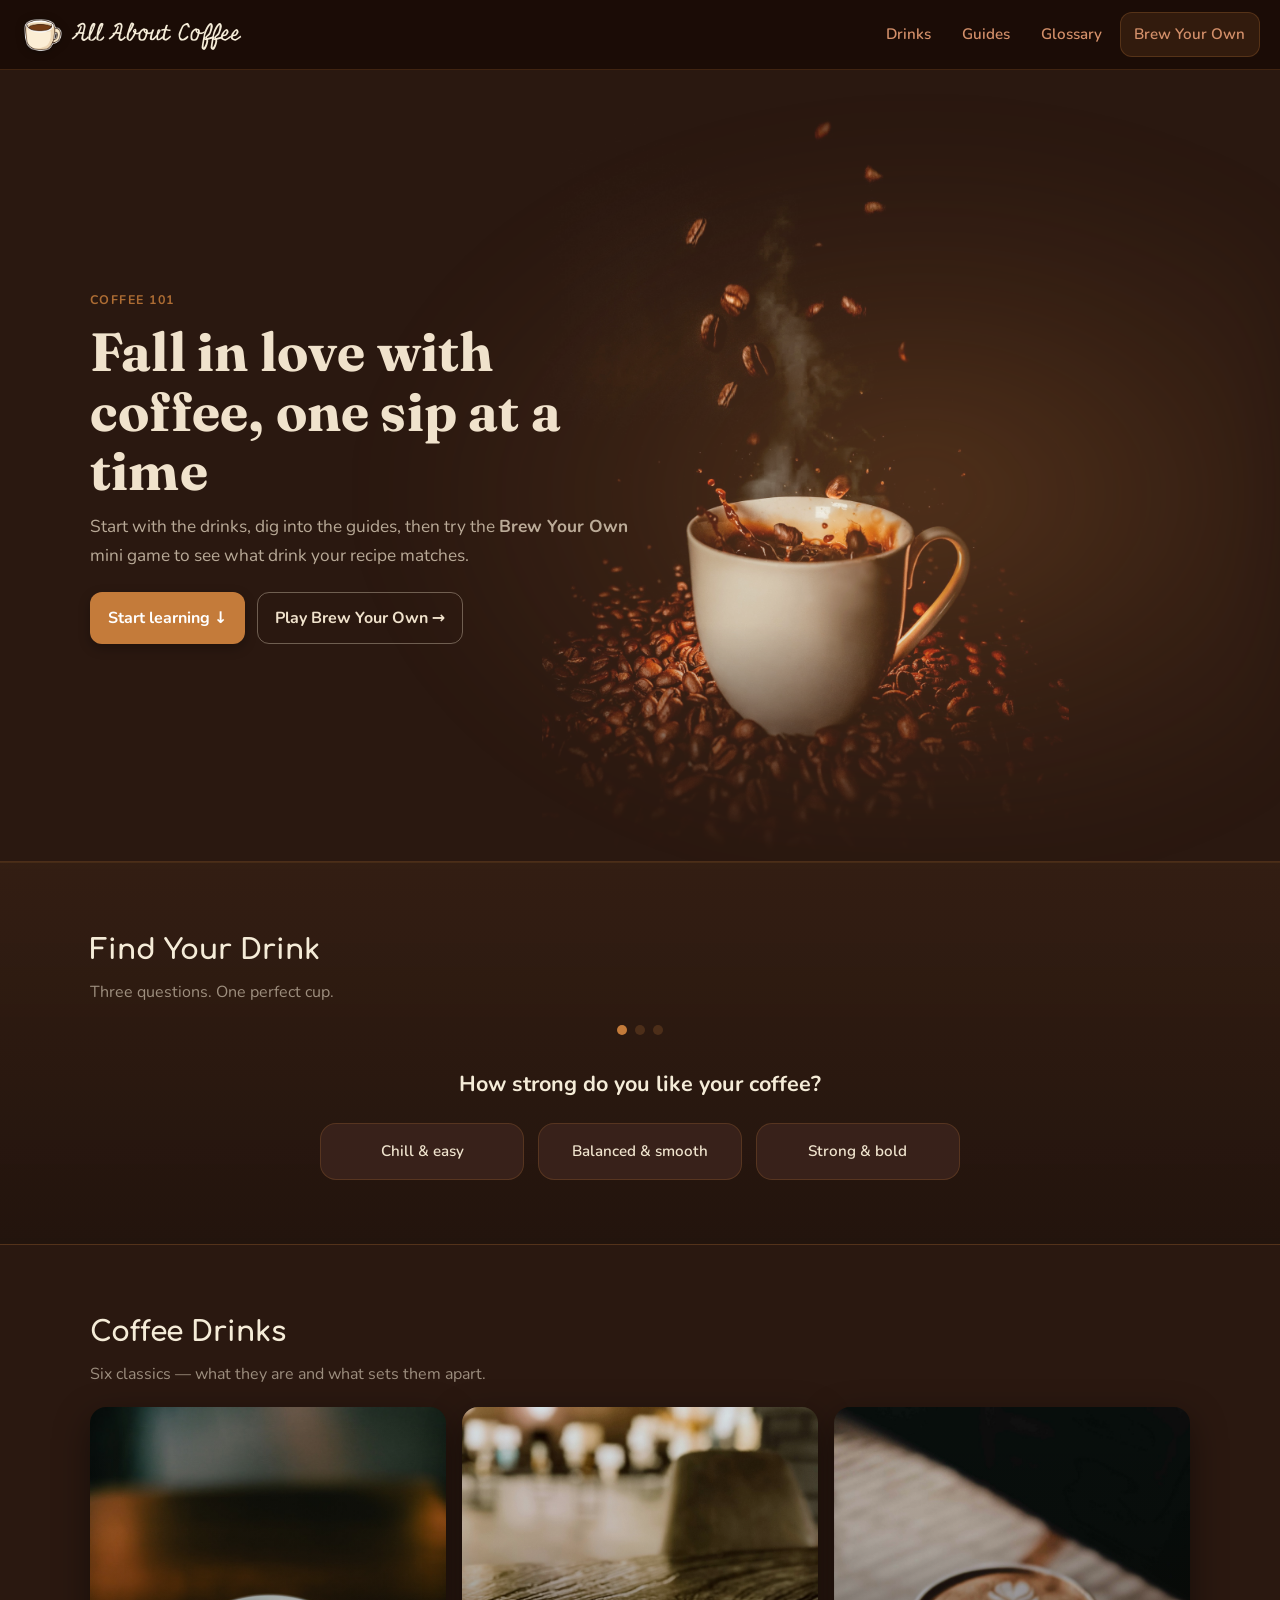
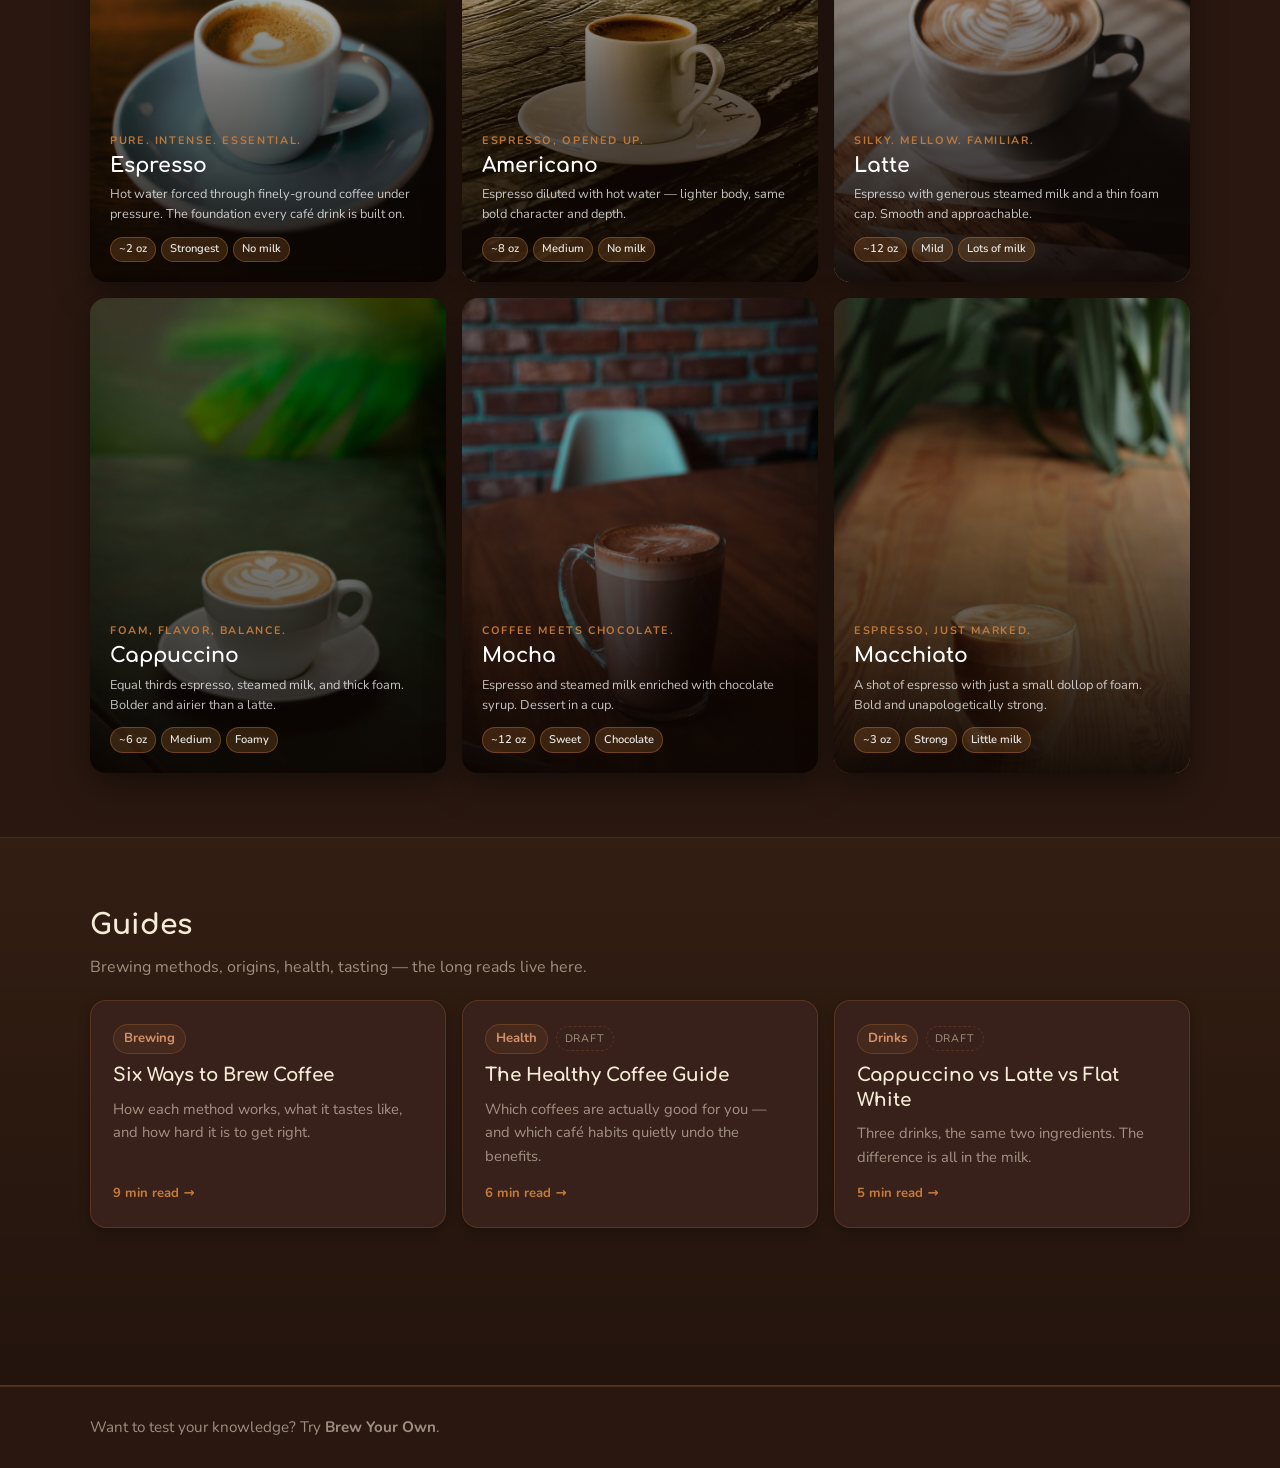
==== index.html @ 0a16afb3 "Restructure: move long-form sections into Guides, cut nav to 4 links The homepage carried 7 sections" ====
<!DOCTYPE html>
<html lang="en">
<head>
  <meta charset="UTF-8" />
  <meta name="viewport" content="width=device-width, initial-scale=1.0" />
  <link rel="stylesheet" href="styles.css" />
  <script src="articles.js" defer></script>
  <script src="main.js" defer></script>
  <script src="home-guides.js" defer></script>
  <script src="quiz.js" defer></script>
  <title>All About Coffee</title>
</head>
<body>
<header class="top-nav">
  <a class="brand" href="index.html#top">
    <img src="assets/coffee-cup-illustration.png" alt="" class="brand__icon" />
    All About Coffee
  </a>
    <nav class="nav-links">
      <a href="index.html#drinks">Drinks</a>
      <a href="guides.html">Guides</a>
      <a href="glossary.html">Glossary</a>
      <a class="game-link" href="brew.html">Brew Your Own</a>
    </nav>
</header>

  <section id="top" class="hero">
    <figure class="hero-figure" aria-hidden="true">
      <img src="assets/hero/coffee-black-bg.jpg" alt=""
           width="1333" height="2000" fetchpriority="high" />
    </figure>

    <div class="container hero-inner">
      <div class="hero-copy reveal">
        <p class="eyebrow">Coffee 101</p>
        <h1>Fall in love with coffee, one sip at a time</h1>
        <p class="lead">
          Start with the drinks, dig into the guides, then try the <strong>Brew Your Own</strong>
          mini game to see what drink your recipe matches.
        </p>

        <div class="cta-row">
          <a class="button" href="#quiz">Start learning ↓</a>
          <a class="button secondary" href="brew.html">Play Brew Your Own →</a>
        </div>
      </div>
    </div>
  </section>

  <!-- QUIZ -->
  <section id="quiz" class="section section--alt">
    <div class="container">
      <div class="section-head reveal">
        <h2>Find Your Drink</h2>
        <p>Three questions. One perfect cup.</p>
      </div>
      <div class="quiz-wrap">
        <div class="quiz-progress">
          <span class="quiz-progress__dot active"></span>
          <span class="quiz-progress__dot"></span>
          <span class="quiz-progress__dot"></span>
        </div>

        <!-- Step 1 -->
        <div class="quiz-step active" data-step="1">
          <h3>How strong do you like your coffee?</h3>
          <div class="quiz-options">
            <button class="quiz-option" data-key="q1" data-val="light">Chill &amp; easy</button>
            <button class="quiz-option" data-key="q1" data-val="medium">Balanced &amp; smooth</button>
            <button class="quiz-option" data-key="q1" data-val="strong">Strong &amp; bold</button>
          </div>
        </div>

        <!-- Step 2 -->
        <div class="quiz-step" data-step="2">
          <h3>How do you feel about milk?</h3>
          <div class="quiz-options">
            <button class="quiz-option" data-key="q2" data-val="none">No milk, thanks</button>
            <button class="quiz-option" data-key="q2" data-val="little">Just a splash</button>
            <button class="quiz-option" data-key="q2" data-val="lots">The milkier the better</button>
          </div>
        </div>

        <!-- Step 3 -->
        <div class="quiz-step" data-step="3">
          <h3>Anything extra?</h3>
          <div class="quiz-options">
            <button class="quiz-option" data-key="q3" data-val="plain">Keep it simple</button>
            <button class="quiz-option" data-key="q3" data-val="choc">Add chocolate</button>
            <button class="quiz-option" data-key="q3" data-val="cream">Make it creamy</button>
          </div>
        </div>

        <!-- Result -->
        <div class="quiz-result">
          <div class="quiz-result__card">
            <span class="chip" id="quizChip"></span>
            <h3 id="quizName"></h3>
            <p id="quizDesc"></p>
            <div class="quiz-result__actions">
              <a class="button" href="brew.html" id="quizCta">Try making it →</a>
              <button class="button secondary" id="quizRestart">Start over</button>
            </div>
          </div>
        </div>
      </div>
    </div>
  </section>

  <main data-page="home">
    <!-- BEANS -->

    <!-- DRINKS -->
    <section id="drinks" class="section">
      <div class="container">
        <div class="section-head reveal">
          <h2>Coffee Drinks</h2>
          <p>Six classics — what they are and what sets them apart.</p>
        </div>

        <div class="drink-grid">
          <article class="drink-card reveal">
            <img src="assets/drinks/espresso.jpg" alt="Espresso" loading="lazy" />
            <div class="drink-card__overlay"></div>
            <div class="drink-card__body">
              <p class="drink-card__tagline">Pure. Intense. Essential.</p>
              <h3 class="drink-card__name">Espresso</h3>
              <p class="drink-card__desc">Hot water forced through finely-ground coffee under pressure. The foundation every café drink is built on.</p>
              <div class="drink-card__tags">
                <span>~2 oz</span><span>Strongest</span><span>No milk</span>
              </div>
            </div>
          </article>

          <article class="drink-card reveal">
            <img src="assets/drinks/americano.jpg" alt="Americano" loading="lazy" />
            <div class="drink-card__overlay"></div>
            <div class="drink-card__body">
              <p class="drink-card__tagline">Espresso, opened up.</p>
              <h3 class="drink-card__name">Americano</h3>
              <p class="drink-card__desc">Espresso diluted with hot water — lighter body, same bold character and depth.</p>
              <div class="drink-card__tags">
                <span>~8 oz</span><span>Medium</span><span>No milk</span>
              </div>
            </div>
          </article>

          <article class="drink-card reveal">
            <img src="assets/drinks/latte.jpg" alt="Latte" loading="lazy" />
            <div class="drink-card__overlay"></div>
            <div class="drink-card__body">
              <p class="drink-card__tagline">Silky. Mellow. Familiar.</p>
              <h3 class="drink-card__name">Latte</h3>
              <p class="drink-card__desc">Espresso with generous steamed milk and a thin foam cap. Smooth and approachable.</p>
              <div class="drink-card__tags">
                <span>~12 oz</span><span>Mild</span><span>Lots of milk</span>
              </div>
            </div>
          </article>

          <article class="drink-card reveal">
            <img src="assets/drinks/cappuccino.jpg" alt="Cappuccino" loading="lazy" />
            <div class="drink-card__overlay"></div>
            <div class="drink-card__body">
              <p class="drink-card__tagline">Foam, flavor, balance.</p>
              <h3 class="drink-card__name">Cappuccino</h3>
              <p class="drink-card__desc">Equal thirds espresso, steamed milk, and thick foam. Bolder and airier than a latte.</p>
              <div class="drink-card__tags">
                <span>~6 oz</span><span>Medium</span><span>Foamy</span>
              </div>
            </div>
          </article>

          <article class="drink-card reveal">
            <img src="assets/drinks/mocha.jpg" alt="Mocha" loading="lazy" />
            <div class="drink-card__overlay"></div>
            <div class="drink-card__body">
              <p class="drink-card__tagline">Coffee meets chocolate.</p>
              <h3 class="drink-card__name">Mocha</h3>
              <p class="drink-card__desc">Espresso and steamed milk enriched with chocolate syrup. Dessert in a cup.</p>
              <div class="drink-card__tags">
                <span>~12 oz</span><span>Sweet</span><span>Chocolate</span>
              </div>
            </div>
          </article>

          <article class="drink-card reveal">
            <img src="assets/drinks/macchiato.jpg" alt="Macchiato" loading="lazy" />
            <div class="drink-card__overlay"></div>
            <div class="drink-card__body">
              <p class="drink-card__tagline">Espresso, just marked.</p>
              <h3 class="drink-card__name">Macchiato</h3>
              <p class="drink-card__desc">A shot of espresso with just a small dollop of foam. Bold and unapologetically strong.</p>
              <div class="drink-card__tags">
                <span>~3 oz</span><span>Strong</span><span>Little milk</span>
              </div>
            </div>
          </article>
        </div>
      </div>
    </section>
    <section id="guides" class="section section--alt">
      <div class="container">
        <div class="section-head reveal">
          <h2>Guides</h2>
          <p>Brewing methods, origins, health, tasting — the long reads live here.</p>
        </div>

        <div class="guide-grid" id="homeGuideGrid"></div>

        <p class="reveal" style="margin-top:1.5rem">
          <a class="button secondary" href="guides.html">Browse all guides &rarr;</a>
        </p>
      </div>
    </section>

    <!-- TUTORIALS -->

    <!-- GLOSSARY -->

  </main>

  <footer class="footer">
    <div class="container">
      Want to test your knowledge? Try <a href="brew.html"><strong>Brew Your Own</strong></a>.
    </div>
  </footer>
</body>
</html>
---- styles.css ----
@import url("https://fonts.googleapis.com/css2?family=Miniver&family=Fraunces:ital,opsz,wght@0,9..144,700;1,9..144,700&family=Comfortaa:wght@600;700&family=Nunito:wght@400;500;600;700&display=swap");

:root{
  --font-heading: "Comfortaa", cursive;
  --font-body: "Nunito", system-ui, sans-serif;

  /* ── Unified coffee-brown theme ── */
  --bg: #2A1810;
  --surface: #38211A;
  --surface-2: #46291E;
  --border: rgba(196, 123, 58, 0.22);

  --tint: rgba(196, 123, 58, 0.08);
  --tint-strong: rgba(196, 123, 58, 0.14);
  --accent-soft: rgba(196, 123, 58, 0.14);
  --accent-soft-2: rgba(196, 123, 58, 0.09);

  --text: #F0E4CE;
  --muted: rgba(240, 228, 206, 0.58);

  --coffee-900: #F5ECD8;
  --coffee-700: #D4906A;

  --accent: #C47B3A;

  --shadow-sm: 0 4px 12px rgba(0,0,0,0.28);
  --shadow: 0 12px 36px rgba(0,0,0,0.45);

  --radius: 16px;
  --radius-sm: 12px;
  --container: 1100px;
}

*{ box-sizing: border-box; }
html{ scroll-behavior: smooth; }

body{
  margin: 0;
  font-family: var(--font-body);
  background: var(--bg);
  color: var(--text);
  line-height: 1.65;
  -webkit-font-smoothing: antialiased;
  -moz-osx-font-smoothing: grayscale;
}

a{ color: inherit; text-decoration: none; }

.container{
  width: min(var(--container), calc(100% - 2.5rem));
  margin-inline: auto;
}

/* Make anchor scrolling land nicely below the sticky nav */
section[id]{ scroll-margin-top: 88px; }

/* ---------- Top Nav ---------- */
.top-nav{
  position: sticky;
  top: 0;
  z-index: 50;

  background: rgba(26, 12, 6, 0.90);
  -webkit-backdrop-filter: blur(12px);
  backdrop-filter: blur(12px);
  border-bottom: 1px solid var(--border);

  display: flex;
  align-items: center;
  justify-content: space-between;

  padding: 0.75rem 1.25rem;
}

.brand{
  font-family: "Miniver", cursive;
  font-weight: 400;
  font-size: 1.45rem;
  letter-spacing: 0.3px;
  color: var(--coffee-900);
  display: inline-flex;
  align-items: center;
  gap: 0.5rem;
}

.brand__icon {
  /* wider than tall → object-fit:cover crops the blank top/bottom padding */
  width: 46px;
  height: 37px;
  object-fit: cover;
  object-position: center 46%;
  border-radius: 6px;
  flex-shrink: 0;
  filter: drop-shadow(0 1px 4px rgba(0,0,0,0.30));
}

.nav-links{
  display: flex;
  align-items: center;
  gap: 0.25rem;
  flex-wrap: wrap;
}

.nav-links a{
  font-weight: 600;
  font-size: 0.95rem;
  color: var(--coffee-700);

  padding: 0.55rem 0.85rem;
  border-radius: var(--radius-sm);

  transition: background-color 160ms ease, color 160ms ease, transform 160ms ease;
}

.nav-links a:hover{
  background: rgba(196, 123, 58, 0.14);
  color: var(--coffee-900);
}

.nav-links a.active{
  background: rgba(196, 123, 58, 0.20);
  color: var(--coffee-900);
}

.nav-links a.game-link{
  background: rgba(196, 123, 58, 0.14);
  border: 1px solid rgba(196, 123, 58, 0.25);
}

/* ---------- Hero (parallax) ---------- */
.hero{
  position: relative;
  overflow: hidden;
  border-bottom: 1px solid var(--border);
  padding: clamp(3rem, 7vw, 5rem) 0;
}

.hero-inner{
  position: relative;
  /* deliberately no z-index: it would isolate the stacking context and
     break mix-blend-mode on the hero photo */
}

.eyebrow{
  display: inline-block;
  font-weight: 700;
  letter-spacing: 0.12em;
  text-transform: uppercase;
  font-size: 0.78rem;
  color: rgba(196, 123, 58, 0.85);
  margin: 0 0 0.75rem;
}

.hero h1{
  font-family: "Fraunces", serif;
  font-weight: 700;
  letter-spacing: 0.2px;
  line-height: 1.1;
  margin: 0 0 0.85rem;
  font-size: clamp(2.6rem, 4.2vw, 3.9rem);
  /* Always cream — hero sits on a dark image in both themes */
  color: #F0E2CC;
  max-width: 22ch;
}




.lead{
  margin: 0;
  max-width: 70ch;
  /* Always readable on the dark hero image */
  color: rgba(240, 226, 204, 0.72);
  font-size: 1.08rem;
}

/* Secondary button inside the hero is always on a dark image */
.hero .button.secondary {
  color: #F0E2CC;
  border-color: rgba(240, 226, 204, 0.35);
}

.cta-row{
  display: flex;
  gap: 0.75rem;
  flex-wrap: wrap;
  margin-top: 1.35rem;
}

.button{
  display: inline-flex;
  align-items: center;
  justify-content: center;
  gap: 0.5rem;

  padding: 0.75rem 1.05rem;
  border-radius: var(--radius-sm);
  border: 1px solid transparent;

  background: var(--accent);
  color: #fff;
  font-weight: 700;

  box-shadow: var(--shadow-sm);
  transition: transform 160ms ease, filter 160ms ease;
}

.button:hover{ transform: translateY(-1px); filter: brightness(0.98); }
.button:active{ transform: translateY(0px); }

.button.secondary{
  background: transparent;
  color: var(--coffee-900);
  border-color: rgba(196, 123, 58, 0.35);
  box-shadow: none;
}

/* ---------- Sections ---------- */
.section{
  padding: clamp(2.5rem, 5vw, 4rem) 0;
}

.section--alt{
  background:
    linear-gradient(to bottom, rgba(196,123,58,0.06), rgba(0,0,0,0.18));
  border-top: 1px solid var(--border);
  border-bottom: 1px solid var(--border);
}

.section-head{
  margin-bottom: 1.25rem;
}

.section-head h2{
  font-family: var(--font-heading);
  font-size: clamp(1.6rem, 2.2vw, 2.1rem);
  margin: 0 0 0.35rem;
  color: var(--coffee-900);
}

.section-head p{
  margin: 0;
  color: var(--muted);
  max-width: 78ch;
}

/* Grid + cards */
.grid{
  display: grid;
  grid-template-columns: repeat(12, 1fr);
  gap: 1.15rem;
  margin-top: 1.25rem;
}

.card{
  grid-column: span 6;
  background: var(--surface);
  border: 1px solid var(--border);
  border-radius: var(--radius);
  padding: 1.2rem;
  box-shadow: var(--shadow-sm);
  transition: transform 170ms ease, box-shadow 170ms ease, border-color 170ms ease;
}

.card:hover{
  transform: translateY(-2px);
  box-shadow: var(--shadow);
  border-color: rgba(196,123,58,0.30);
}

.card h3{
  font-family: var(--font-heading);
  margin: 0 0 0.35rem;
  color: var(--coffee-900);
}

.card p{
  margin: 0.25rem 0 0;
  color: var(--muted);
}

.card ul{
  margin: 0.75rem 0 0;
  padding-left: 1.1rem;
  color: var(--muted);
}

.card.small{ grid-column: span 4; }
.card.full{ grid-column: span 12; }

.chip{
  display: inline-flex;
  align-items: center;
  gap: 0.35rem;
  padding: 0.2rem 0.6rem;
  border-radius: 999px;
  border: 1px solid rgba(196,123,58,0.25);
  background: rgba(196,123,58,0.10);
  font-weight: 700;
  font-size: 0.82rem;
  color: var(--coffee-700);
}

/* ---------- Reveal on scroll ---------- */
.reveal{
  opacity: 0;
  transform: translateY(14px);
  transition: opacity 500ms ease, transform 500ms ease;
}
.reveal.in{
  opacity: 1;
  transform: translateY(0);
}

/* ---------- Footer ---------- */
.footer{
  border-top: 1px solid var(--border);
  padding: 1.75rem 0;
  color: var(--muted);
  font-size: 0.95rem;
}

/* =========================
   Brew page
========================= */

/* ── Hero ── */
.brew-hero {
  background:
    linear-gradient(135deg,
      rgba(22, 10, 4, 0.97) 0%,
      rgba(55, 30, 16, 0.94) 55%,
      rgba(38, 22, 12, 0.96) 100%
    ),
    url('./assets/coffee-beans-bg.jpg');
  background-size: cover;
  background-position: center;
  padding: clamp(3.5rem, 8vw, 6rem) 0;
  border-bottom: 1px solid rgba(196,123,58,0.18);
}

.brew-hero__eyebrow {
  display: inline-block;
  font-weight: 700;
  letter-spacing: 0.14em;
  text-transform: uppercase;
  font-size: 0.75rem;
  color: rgba(196,123,58,0.85);
  margin: 0 0 0.75rem;
}

.brew-hero__title {
  font-family: var(--font-heading);
  font-size: clamp(2.4rem, 5vw, 3.8rem);
  color: #fff;
  margin: 0 0 0.85rem;
  line-height: 1.05;
  letter-spacing: 0.2px;
}

.brew-hero__sub {
  color: rgba(255,255,255,0.62);
  font-size: 1.05rem;
  max-width: 58ch;
  margin: 0;
  line-height: 1.65;
}

/* ── Page layout ── */
.brew-layout {
  display: grid;
  grid-template-columns: 1.1fr 0.9fr;
  gap: 3rem;
  align-items: start;
  padding: 3rem 0 4.5rem;
}

.brew-col-label {
  font-family: var(--font-heading);
  font-size: 1.15rem;
  color: var(--coffee-900);
  margin: 0 0 1rem;
}

/* ── Ingredient cards ── */
.brew-ing-grid {
  display: grid;
  grid-template-columns: repeat(2, 1fr);
  gap: 10px;
}

.brew-ing-card {
  background: var(--surface);
  border: 1.5px solid var(--border);
  border-radius: var(--radius);
  padding: 1.1rem 0.85rem 0.9rem;
  display: flex;
  flex-direction: column;
  align-items: center;
  gap: 0.45rem;
  text-align: center;
  box-shadow: var(--shadow-sm);
  transition: border-color 200ms ease, box-shadow 200ms ease;
}

.brew-ing-card.has-value {
  border-color: rgba(196,123,58,0.50);
  box-shadow: 0 0 0 3px rgba(196,123,58,0.09), var(--shadow-sm);
}

.brew-ing-name {
  font-size: 0.72rem;
  font-weight: 700;
  letter-spacing: 0.08em;
  text-transform: uppercase;
  color: var(--coffee-700);
}

.brew-ing-count {
  font-family: var(--font-heading);
  font-size: 2.4rem;
  font-weight: 700;
  color: var(--coffee-900);
  line-height: 1;
  min-width: 2ch;
  transition: color 200ms ease;
}

.brew-ing-card.has-value .brew-ing-count { color: var(--accent); }

.brew-steppers {
  display: flex;
  gap: 0.55rem;
  align-items: center;
}

.brew-step {
  width: 36px;
  height: 36px;
  border-radius: 50%;
  border: 1.5px solid var(--border);
  background: var(--surface-2);
  color: var(--coffee-700);
  font-size: 1.25rem;
  font-weight: 700;
  font-family: inherit;
  cursor: pointer;
  display: flex;
  align-items: center;
  justify-content: center;
  line-height: 1;
  transition: background 140ms ease, border-color 140ms ease, transform 110ms ease;
}

.brew-step:hover {
  background: var(--accent-soft);
  border-color: rgba(196,123,58,0.45);
}

.brew-step:active  { transform: scale(0.90); }
.brew-step:disabled { opacity: 0.3; cursor: default; }

.brew-action-row {
  display: flex;
  gap: 0.75rem;
  margin-top: 1.25rem;
  flex-wrap: wrap;
}

.brew-note {
  margin: 1rem 0 0;
  font-size: 0.82rem;
  color: var(--muted);
}

/* ── Right column wrapper ── */
.brew-readout {
  display: flex;
  flex-direction: column;
  gap: 1.25rem;
  position: sticky;
  top: 96px;
}

/* ── Cup scene ── */
.cup-scene {
  display: flex;
  flex-direction: column;
  align-items: center;
  gap: 0;
  padding-top: 1rem;
}

/* Steam */
.cup-steam {
  display: flex;
  gap: 10px;
  align-items: flex-end;
  height: 38px;
  margin-bottom: 4px;
  opacity: 0;
  transition: opacity 600ms ease;
}

.cup-steam.is-active { opacity: 1; }

.cup-steam span {
  display: block;
  width: 5px;
  border-radius: 3px;
  background: linear-gradient(to top, rgba(196,123,58,0.45), transparent);
  animation: steamRise 2s ease-in-out infinite;
}

.cup-steam span:nth-child(1) { height: 22px; animation-delay: 0s;    }
.cup-steam span:nth-child(2) { height: 30px; animation-delay: 0.45s; }
.cup-steam span:nth-child(3) { height: 18px; animation-delay: 0.9s;  }

@keyframes steamRise {
  0%, 100% { transform: translateY(0)    scaleX(1);   opacity: 0.75; }
  50%       { transform: translateY(-9px) scaleX(0.55); opacity: 0.25; }
}

/* Cup structure */
.cup-wrap {
  position: relative;
  width: 190px;
}

.cup-rim {
  position: absolute;
  top: -6px;
  left: -9px;
  right: -9px;
  height: 12px;
  background: var(--coffee-700);
  border-radius: 6px 6px 0 0;
  z-index: 2;
}

.cup-body {
  width: 190px;
  height: 230px;
  border: 3px solid var(--coffee-700);
  border-top: none;
  border-bottom-left-radius: 24px;
  border-bottom-right-radius: 24px;
  background: var(--surface-2);
  position: relative;
  overflow: hidden;
  box-shadow:
    inset 0 -6px 16px rgba(42,26,18,0.07),
    inset 2px 0 8px rgba(42,26,18,0.04),
    var(--shadow);
}

/* Subtle gloss on left side of cup */
.cup-body::after {
  content: '';
  position: absolute;
  inset: 0;
  background: linear-gradient(to right, rgba(255,255,255,0.06) 0%, transparent 40%);
  pointer-events: none;
  z-index: 1;
}

.cup-handle {
  position: absolute;
  right: -30px;
  top: 58px;
  width: 30px;
  height: 68px;
  border: 3px solid var(--coffee-700);
  border-left: none;
  border-radius: 0 20px 20px 0;
}

/* Liquid layers */
.cup-layer {
  position: absolute;
  left: 0;
  right: 0;
  bottom: 0;
  height: 0%;
  background: var(--lc, #ccc);
  transition:
    height 580ms cubic-bezier(0.34, 1.25, 0.64, 1),
    bottom 580ms cubic-bezier(0.34, 1.25, 0.64, 1);
}

/* Separator line between layers — dark enough to show on light colours */
.cup-layer::after {
  content: '';
  position: absolute;
  top: 0;
  left: 0;
  right: 0;
  height: 3px;
  background: rgba(80, 45, 20, 0.18);
}

/* Layer legend */
.cup-legend {
  display: flex;
  flex-wrap: wrap;
  justify-content: center;
  gap: 0.4rem 0.75rem;
  margin-top: 0.85rem;
  min-height: 1.2em;
}

.cup-legend-item {
  display: flex;
  align-items: center;
  gap: 0.3rem;
  font-size: 0.75rem;
  color: var(--muted);
  font-weight: 500;
}

.cup-legend-dot {
  width: 9px;
  height: 9px;
  border-radius: 50%;
  flex-shrink: 0;
}

/* ── Result card ── */
.brew-result {
  background: var(--surface);
  border: 1px solid var(--border);
  border-radius: var(--radius);
  padding: 1.4rem 1.5rem 1.5rem;
  box-shadow: var(--shadow-sm);
}

.brew-result__top {
  display: flex;
  align-items: center;
  gap: 1.1rem;
  margin-bottom: 1rem;
}

/* SVG ring */
.brew-ring-wrap {
  position: relative;
  width: 76px;
  height: 76px;
  flex-shrink: 0;
}

.brew-ring {
  width: 76px;
  height: 76px;
  transform: rotate(-90deg);
}

.brew-ring__bg {
  fill: none;
  stroke: var(--border);
  stroke-width: 7;
}

.brew-ring__arc {
  fill: none;
  stroke: var(--accent);
  stroke-width: 7;
  stroke-linecap: round;
  /* circumference = 2π × 38 ≈ 238.76 */
  stroke-dasharray: 238.76;
  stroke-dashoffset: 238.76;
  transition: stroke-dashoffset 600ms cubic-bezier(0.4, 0, 0.2, 1), stroke 350ms ease;
}

.brew-ring__pct {
  position: absolute;
  inset: 0;
  display: flex;
  align-items: center;
  justify-content: center;
  font-family: var(--font-heading);
  font-size: 1.05rem;
  font-weight: 700;
  color: var(--coffee-900);
}

.brew-result__label {
  font-size: 0.72rem;
  font-weight: 700;
  letter-spacing: 0.13em;
  text-transform: uppercase;
  color: var(--muted);
  margin: 0 0 0.25rem;
}

.brew-result__name {
  font-family: var(--font-heading);
  font-size: clamp(1.3rem, 2.2vw, 1.65rem);
  color: var(--coffee-900);
  margin: 0;
  line-height: 1.15;
}

.brew-result__desc {
  font-size: 0.88rem;
  color: var(--muted);
  line-height: 1.65;
  margin: 0 0 1rem;
  border-top: 1px solid var(--border);
  padding-top: 1rem;
}

.brew-mix {
  display: flex;
  flex-wrap: wrap;
  gap: 0.35rem;
}

.brew-mix-tag {
  display: inline-flex;
  align-items: center;
  gap: 0.25rem;
  padding: 0.18rem 0.55rem;
  border-radius: 999px;
  background: var(--surface-2);
  border: 1px solid var(--border);
  font-size: 0.75rem;
  font-weight: 600;
  color: var(--coffee-700);
}

/* ── Responsive ── */
@media (max-width: 900px) {
  .card{ grid-column: span 12; }
  .card.small{ grid-column: span 12; }

  .brew-layout {
    grid-template-columns: 1fr;
    gap: 2rem;
    padding: 2rem 0 3rem;
  }

  .brew-readout { position: static; }
  .brew-ing-grid { grid-template-columns: repeat(3, 1fr); }
  .cup-scene { padding-top: 0; }
}

@media (max-width: 500px) {
  .brew-ing-grid { grid-template-columns: repeat(2, 1fr); }
}
/* =========================
   Drinks — full-bleed card grid
========================= */

.drink-grid {
  display: grid;
  grid-template-columns: repeat(3, 1fr);
  gap: 1rem;
  margin-top: 1.25rem;
}

.drink-card {
  position: relative;
  border-radius: var(--radius);
  overflow: hidden;
  aspect-ratio: 3 / 4;
  box-shadow: var(--shadow);
  /* stagger the reveal per card */
  --stagger: 0;
}

.drink-card:nth-child(1) { --stagger: 0; }
.drink-card:nth-child(2) { --stagger: 1; }
.drink-card:nth-child(3) { --stagger: 2; }
.drink-card:nth-child(4) { --stagger: 3; }
.drink-card:nth-child(5) { --stagger: 4; }
.drink-card:nth-child(6) { --stagger: 5; }

/* Override the generic .reveal transition to add stagger */
.drink-card.reveal {
  transition:
    opacity  500ms ease calc(var(--stagger) * 70ms),
    transform 500ms ease calc(var(--stagger) * 70ms);
}

/* Photo fills the entire card */
.drink-card img {
  position: absolute;
  inset: 0;
  width: 100%;
  height: 100%;
  object-fit: cover;
  transition: transform 500ms ease;
}

.drink-card:hover img { transform: scale(1.05); }

/* Dark gradient — heavier at the bottom where text lives */
.drink-card__overlay {
  position: absolute;
  inset: 0;
  background: linear-gradient(
    to top,
    rgba(12, 5, 2, 0.93) 0%,
    rgba(12, 5, 2, 0.55) 42%,
    rgba(12, 5, 2, 0.10) 72%,
    transparent 100%
  );
}

/* All text sits above the overlay */
.drink-card__body {
  position: absolute;
  bottom: 0;
  left: 0;
  right: 0;
  padding: 1.4rem 1.25rem 1.25rem;
  color: #fff;
}

.drink-card__tagline {
  font-size: 0.68rem;
  font-weight: 700;
  letter-spacing: 0.15em;
  text-transform: uppercase;
  color: rgba(196, 123, 58, 0.95);
  margin: 0 0 0.3rem;
}

.drink-card__name {
  font-family: var(--font-heading);
  font-size: clamp(1.2rem, 1.6vw, 1.5rem);
  color: #fff;
  margin: 0 0 0.5rem;
  line-height: 1.1;
}

.drink-card__desc {
  font-size: 0.8rem;
  color: rgba(255, 255, 255, 0.75);
  line-height: 1.55;
  margin: 0 0 0.75rem;
}

.drink-card__tags {
  display: flex;
  gap: 0.3rem;
  flex-wrap: wrap;
}

.drink-card__tags span {
  display: inline-flex;
  align-items: center;
  padding: 0.15rem 0.5rem;
  border-radius: 999px;
  background: rgba(196, 123, 58, 0.22);
  border: 1px solid rgba(196, 123, 58, 0.40);
  font-size: 0.7rem;
  font-weight: 600;
  color: rgba(255, 255, 255, 0.88);
}

@media (max-width: 700px) {
  .drink-grid { grid-template-columns: repeat(2, 1fr); }
  .drink-card { aspect-ratio: 4 / 5; }
}

@media (max-width: 420px) {
  .drink-grid { grid-template-columns: 1fr; }
  .drink-card { aspect-ratio: 4 / 3; }
}

/* =========================
   Temperature toggle
========================= */

.brew-temp-row {
  margin-top: 0.75rem;
}

.temp-toggle {
  display: inline-flex;
  background: var(--surface-2);
  border: 1.5px solid var(--border);
  border-radius: 999px;
  padding: 3px;
  gap: 2px;
}

.temp-btn {
  padding: 0.3rem 1.1rem;
  border-radius: 999px;
  border: none;
  background: transparent;
  color: var(--muted);
  font-weight: 600;
  font-size: 0.85rem;
  font-family: inherit;
  cursor: pointer;
  transition: background 160ms ease, color 160ms ease;
}

.temp-btn.active {
  background: var(--accent);
  color: #fff;
}

.temp-btn:not(.active):hover {
  background: var(--accent-soft);
  color: var(--coffee-700);
}

/* =========================
   Mix animation
========================= */

@keyframes cupShake {
  0%   { transform: translateX(0)    rotate(0deg); }
  15%  { transform: translateX(-5px) rotate(-1.5deg); }
  30%  { transform: translateX(5px)  rotate(1.5deg); }
  45%  { transform: translateX(-4px) rotate(-0.8deg); }
  60%  { transform: translateX(4px)  rotate(0.8deg); }
  75%  { transform: translateX(-2px) rotate(-0.3deg); }
  100% { transform: translateX(0)    rotate(0deg); }
}

.cup-wrap.is-shaking {
  animation: cupShake 0.7s ease;
}

/* Single blended-colour layer shown after mixing */
.cup-layer--mixed {
  opacity: 0;
  z-index: 1;
  transition: opacity 350ms ease 50ms;
}

/* Slight cool tint on the mixed layer when drink is iced */
.cup-wrap.is-cold .cup-layer--mixed {
  filter: hue-rotate(20deg) saturate(0.75) brightness(0.92);
}

/* =========================
   Cold cup styling
========================= */

.cup-wrap.is-cold .cup-rim    { background: #7BA8C4; }
.cup-wrap.is-cold .cup-body   { border-color: #7BA8C4; }
.cup-wrap.is-cold .cup-handle { border-color: #7BA8C4; }

/* ── Quiz ── */
.quiz-wrap { max-width: 640px; margin: 0 auto; }

.quiz-progress {
  display: flex; gap: 0.5rem; justify-content: center; margin-bottom: 2rem;
}
.quiz-progress__dot {
  width: 10px; height: 10px; border-radius: 50%;
  background: var(--border); transition: background 300ms;
}
.quiz-progress__dot.active { background: var(--accent); }

.quiz-step { display: none; }
.quiz-step.active { display: block; animation: fadeSlideIn 300ms ease; }

@keyframes fadeSlideIn {
  from { opacity: 0; transform: translateY(10px); }
  to   { opacity: 1; transform: translateY(0); }
}

.quiz-step h3 {
  text-align: center; font-size: clamp(1.1rem, 2vw, 1.35rem);
  color: var(--coffee-900); margin: 0 0 1.25rem;
}

.quiz-options {
  display: grid; grid-template-columns: repeat(3, 1fr); gap: 0.85rem;
}
@media (max-width: 500px) { .quiz-options { grid-template-columns: 1fr; } }

.quiz-option {
  background: var(--surface); border: 1.5px solid var(--border);
  border-radius: var(--radius); padding: 1.1rem 0.85rem;
  cursor: pointer; text-align: center;
  color: var(--text); font-family: var(--font-body);
  font-size: 0.95rem; font-weight: 600;
  transition: border-color 160ms, background 160ms;
}
.quiz-option:hover  { border-color: var(--accent); background: var(--accent-soft); }
.quiz-option.selected { border-color: var(--accent); background: var(--accent-soft); color: var(--coffee-700); }

.quiz-result { display: none; animation: fadeSlideIn 400ms ease; }
.quiz-result.active { display: block; }

.quiz-result__card {
  background: var(--surface); border: 1px solid var(--border);
  border-radius: var(--radius); padding: 2rem 2.5rem;
  display: flex; flex-direction: column; align-items: center;
  gap: 0.75rem; text-align: center;
}
.quiz-result__card h3 { font-size: clamp(1.6rem, 3vw, 2.1rem); color: var(--coffee-900); margin: 0; }
.quiz-result__card p  { color: var(--muted); max-width: 38ch; margin: 0; }
.quiz-result__actions { display: flex; gap: 0.75rem; flex-wrap: wrap; justify-content: center; margin-top: 0.5rem; }
/* ==========================================================================
   GUIDES — hub, cards and article pages
   Visual language borrowed from the reference sites:
   - gold hairline borders + letterspaced eyebrows (dark/gold reference)
   - soft tinted "spotlight" glow behind cards (light e-commerce reference)
   ========================================================================== */

/* ---------- Helpers ---------- */
.visually-hidden{
  position: absolute;
  width: 1px; height: 1px;
  padding: 0; margin: -1px;
  overflow: hidden;
  clip: rect(0 0 0 0);
  white-space: nowrap;
  border: 0;
}

.link-button{
  background: none;
  border: 0;
  color: var(--accent);
  font: inherit;
  cursor: pointer;
  text-decoration: underline;
  padding: 0;
}

/* ---------- Guides hub hero ---------- */
.guides-hero{
  position: relative;
  padding: 5.5rem 0 3rem;
  text-align: center;
  overflow: hidden;
}
/* Soft radial spotlight — the "glow behind the subject" trick from the refs */
.guides-hero::before{
  content: "";
  position: absolute;
  top: -35%; left: 50%;
  width: min(900px, 120vw);
  aspect-ratio: 1;
  transform: translateX(-50%);
  background: radial-gradient(circle, var(--tint-strong) 0%, transparent 62%);
  pointer-events: none;
}
.guides-hero__inner{ position: relative; }
.guides-hero__title{
  font-family: var(--font-heading);
  font-size: clamp(2.25rem, 5.5vw, 3.5rem);
  color: var(--coffee-900);
  margin: 0.35rem 0 0.75rem;
}
.guides-hero__sub{
  max-width: 54ch;
  margin: 0 auto;
  color: var(--muted);
  line-height: 1.7;
}

/* ---------- Controls: filters + search ---------- */
.guide-controls{
  display: flex;
  flex-wrap: wrap;
  gap: 0.75rem;
  align-items: center;
  justify-content: space-between;
  margin-bottom: 1rem;
}
.guide-filters{
  display: flex;
  flex-wrap: wrap;
  gap: 0.5rem;
}
.guide-filter{
  font: inherit;
  font-size: 0.85rem;
  color: var(--muted);
  background: var(--tint);
  border: 1px solid var(--border);
  border-radius: 999px;
  padding: 0.4rem 0.9rem;
  cursor: pointer;
  transition: background 180ms ease, color 180ms ease, border-color 180ms ease;
}
.guide-filter:hover{ color: var(--text); background: var(--tint-strong); }
.guide-filter.is-active{
  background: var(--accent);
  border-color: var(--accent);
  color: #2A1810;
  font-weight: 700;
}
.guide-search input{
  font: inherit;
  font-size: 0.9rem;
  color: var(--text);
  background: var(--surface);
  border: 1px solid var(--border);
  border-radius: 999px;
  padding: 0.5rem 1rem;
  min-width: 220px;
  outline: none;
  transition: border-color 180ms ease;
}
.guide-search input::placeholder{ color: var(--muted); }
.guide-search input:focus{ border-color: var(--accent); }

.guide-count{
  color: var(--muted);
  font-size: 0.85rem;
  margin: 0 0 1.25rem;
}
.guide-empty{
  color: var(--muted);
  text-align: center;
  padding: 2.5rem 0;
}

/* ---------- Guide cards ---------- */
.guide-grid{
  display: grid;
  grid-template-columns: repeat(auto-fill, minmax(280px, 1fr));
  gap: 1rem;
}
.guide-card{
  position: relative;
  display: flex;
  flex-direction: column;
  gap: 0.6rem;
  padding: 1.4rem;
  background: var(--surface);
  border: 1px solid var(--border);
  border-radius: var(--radius);
  text-decoration: none;
  overflow: hidden;
  box-shadow: var(--shadow-sm);
  transition: transform 220ms ease, box-shadow 220ms ease, border-color 220ms ease;
}
/* Tinted corner glow, echoing the pastel product-card backdrops */
.guide-card::after{
  content: "";
  position: absolute;
  top: -55%; right: -35%;
  width: 260px; aspect-ratio: 1;
  background: radial-gradient(circle, var(--accent-soft) 0%, transparent 68%);
  opacity: 0;
  transition: opacity 260ms ease;
  pointer-events: none;
}
.guide-card:hover{
  transform: translateY(-4px);
  box-shadow: var(--shadow);
  border-color: rgba(196, 123, 58, 0.45);
}
.guide-card:hover::after{ opacity: 1; }

.guide-card__top{
  display: flex;
  align-items: center;
  gap: 0.5rem;
}
.guide-card__draft{
  font-size: 0.68rem;
  text-transform: uppercase;
  letter-spacing: 0.08em;
  color: var(--muted);
  border: 1px dashed var(--border);
  border-radius: 999px;
  padding: 0.15rem 0.5rem;
}
.guide-card__title{
  font-family: var(--font-heading);
  font-size: 1.15rem;
  line-height: 1.35;
  color: var(--coffee-900);
  margin: 0;
}
.guide-card__dek{
  color: var(--muted);
  font-size: 0.92rem;
  line-height: 1.6;
  margin: 0;
  flex: 1;
}
.guide-card__meta{
  color: var(--accent);
  font-size: 0.82rem;
  font-weight: 700;
  margin-top: 0.25rem;
}

/* ---------- Reading progress bar ---------- */
.reading-progress{
  position: fixed;
  top: 0; left: 0;
  width: 100%; height: 3px;
  background: transparent;
  z-index: 100;
}
.reading-progress span{
  display: block;
  height: 100%;
  width: 0%;
  background: linear-gradient(90deg, var(--accent), var(--coffee-700));
}

/* ---------- Article page ---------- */
.article-hero{
  position: relative;
  padding: 4.5rem 0 2rem;
  border-bottom: 1px solid var(--border);
  overflow: hidden;
}
.article-hero::before{
  content: "";
  position: absolute;
  top: -60%; left: 12%;
  width: min(700px, 110vw);
  aspect-ratio: 1;
  background: radial-gradient(circle, var(--tint-strong) 0%, transparent 65%);
  pointer-events: none;
}
.article-hero .container{ position: relative; }
.article-back{
  display: inline-block;
  color: var(--muted);
  font-size: 0.85rem;
  text-decoration: none;
  margin-bottom: 1.25rem;
  transition: color 180ms ease;
}
.article-back:hover{ color: var(--accent); }
.article-hero__meta{
  display: flex;
  align-items: center;
  flex-wrap: wrap;
  gap: 0.6rem;
  margin-bottom: 0.75rem;
}
.article-hero__time{ color: var(--muted); font-size: 0.85rem; }
.article-hero__draft{
  font-size: 0.68rem;
  text-transform: uppercase;
  letter-spacing: 0.08em;
  color: var(--muted);
  border: 1px dashed var(--border);
  border-radius: 999px;
  padding: 0.2rem 0.6rem;
}
.article-hero__title{
  font-family: var(--font-heading);
  font-size: clamp(1.9rem, 4.5vw, 3rem);
  line-height: 1.2;
  color: var(--coffee-900);
  margin: 0 0 0.75rem;
  max-width: 20ch;
}
.article-hero__dek{
  color: var(--muted);
  font-size: 1.05rem;
  line-height: 1.7;
  max-width: 58ch;
  margin: 0;
}

/* ---------- Article layout: sticky TOC + body ---------- */
.article-layout{
  display: grid;
  grid-template-columns: 200px minmax(0, 1fr);
  gap: 3rem;
  padding: 3rem 0 4rem;
  align-items: start;
}
.article-aside{ position: sticky; top: 90px; }
.article-toc__label{
  font-size: 0.72rem;
  text-transform: uppercase;
  letter-spacing: 0.12em;
  color: var(--muted);
  margin: 0 0 0.75rem;
}
.article-toc ul{ list-style: none; margin: 0; padding: 0; }
.article-toc li{ margin-bottom: 0.15rem; }
.article-toc a{
  display: block;
  color: var(--muted);
  font-size: 0.88rem;
  line-height: 1.45;
  text-decoration: none;
  padding: 0.35rem 0 0.35rem 0.75rem;
  border-left: 2px solid var(--border);
  transition: color 180ms ease, border-color 180ms ease;
}
.article-toc a:hover{ color: var(--text); }
.article-toc a.is-active{
  color: var(--accent);
  border-left-color: var(--accent);
  font-weight: 700;
}

/* ---------- Article typography ---------- */
.article-body{
  max-width: 68ch;
  font-size: 1.02rem;
  line-height: 1.8;
  color: var(--text);
}
.article-body h2{
  font-family: var(--font-heading);
  font-size: 1.5rem;
  color: var(--coffee-900);
  margin: 2.5rem 0 0.85rem;
  scroll-margin-top: 90px;
}
.article-body h2:first-of-type{ margin-top: 0; }
.article-body p{ margin: 0 0 1.1rem; }
.article-list{
  margin: 0 0 1.25rem;
  padding-left: 1.1rem;
  color: var(--text);
}
.article-list li{ margin-bottom: 0.5rem; }
.article-list li::marker{ color: var(--accent); }

.article-callout{
  border-left: 3px solid var(--accent);
  background: var(--tint);
  border-radius: 0 var(--radius-sm) var(--radius-sm) 0;
  padding: 1rem 1.25rem;
  margin: 1.5rem 0;
}
.article-callout p{
  margin: 0;
  color: var(--coffee-900);
  font-size: 0.97rem;
}

/* ---------- Responsive ---------- */
@media (max-width: 860px){
  .article-layout{
    grid-template-columns: 1fr;
    gap: 1.5rem;
    padding-top: 2rem;
  }
  .article-aside{
    position: static;
    border-bottom: 1px solid var(--border);
    padding-bottom: 1.25rem;
  }
  .article-toc ul{
    display: flex;
    flex-wrap: wrap;
    gap: 0.4rem;
  }
  .article-toc a{
    border-left: 0;
    border: 1px solid var(--border);
    border-radius: 999px;
    padding: 0.3rem 0.75rem;
  }
  .article-toc a.is-active{ border-color: var(--accent); }
}
@media (max-width: 560px){
  .guide-controls{ flex-direction: column; align-items: stretch; }
  .guide-search input{ width: 100%; }
  .guides-hero{ padding-top: 4rem; }
}

/* ==========================================================================
   HERO — full-bleed photo layer with the text overlaid
   The photo covers the whole section and is feathered out on every edge,
   so the bean pile dissolves into the page instead of ending on a hard line.
   ========================================================================== */
.hero{
  display: flex;
  align-items: center;
  min-height: clamp(560px, 88vh, 900px);
}

.hero-figure{
  position: absolute;
  inset: 0;
  margin: 0;
  pointer-events: none;
}

/* Warm light pooling behind the cup so it reads as lit, not pasted on */
.hero-figure::before{
  content: "";
  position: absolute;
  inset: 8% 0 4% 30%;
  background: radial-gradient(ellipse at 60% 52%,
              rgba(196, 123, 58, 0.26) 0%,
              rgba(196, 123, 58, 0.08) 42%,
              transparent 72%);
  filter: blur(40px);
}

.hero-figure img{
  width: 100%;
  height: 100%;
  /* contain, not cover: the source is 2:3 portrait, so covering a wide
     hero would crop ~60% of its height. Fitting to height shows the whole
     frame — which is the only way the bean pile is not sliced off. */
  object-fit: contain;
  object-position: 72% 50%;
  display: block;
  mix-blend-mode: screen;
  /* Melt the remaining edges into the page */
  -webkit-mask-image:
    linear-gradient(to right, transparent 0%, rgba(0,0,0,0.35) 24%, #000 44%),
    linear-gradient(to bottom, transparent 0%, #000 12%, #000 70%, transparent 99%);
  -webkit-mask-composite: source-in;
  mask-image:
    linear-gradient(to right, transparent 0%, rgba(0,0,0,0.35) 24%, #000 44%),
    linear-gradient(to bottom, transparent 0%, #000 12%, #000 70%, transparent 99%);
  mask-composite: intersect;
}

.hero-inner{
  position: relative;   /* sits above the photo layer via DOM order */
  width: min(var(--container), calc(100% - 2.5rem));
}
.hero-copy{ max-width: 34rem; }

@media (max-width: 860px){
  /* Stack rather than overlay: a washed-out photo behind text reads as
     muddy on a small screen, so the photo gets its own band up top. */
  .hero{
    display: block;
    min-height: 0;
    padding: 0 0 clamp(2rem, 6vw, 3rem);
  }
  .hero-figure{
    position: static;
    height: 42vh;
    min-height: 260px;
  }
  .hero-figure img{
    object-fit: contain;
    object-position: 50% 50%;
    opacity: 1;
    -webkit-mask-image: linear-gradient(to bottom, transparent 0%, #000 14%, #000 72%, transparent 99%);
    -webkit-mask-composite: source-over;
    mask-image: linear-gradient(to bottom, transparent 0%, #000 14%, #000 72%, transparent 99%);
    mask-composite: add;
  }
  .hero-figure::before{ inset: 6% 12% 10%; }
  .hero-copy{ max-width: none; }
}

/* ---------- Mobile nav: brand row + single scrollable link row ---------- */
@media (max-width: 700px){
  .top-nav{
    flex-direction: column;
    align-items: stretch;
    gap: 0.55rem;
    padding: 0.6rem 1rem;
  }
  .brand{
    white-space: nowrap;      /* stop "All About Coffee" stacking */
    font-size: 1.25rem;
  }
  .nav-links{
    flex-wrap: nowrap;        /* one row that scrolls instead of 3 that wrap */
    overflow-x: auto;
    gap: 0.35rem;
    scrollbar-width: none;
    -ms-overflow-style: none;
  }
  .nav-links::-webkit-scrollbar{ display: none; }
  .nav-links a{ white-space: nowrap; }
}

/* Full-width article body — for guides built from cards rather than prose */
.article-wide{
  padding: 3rem 0 4rem;
}
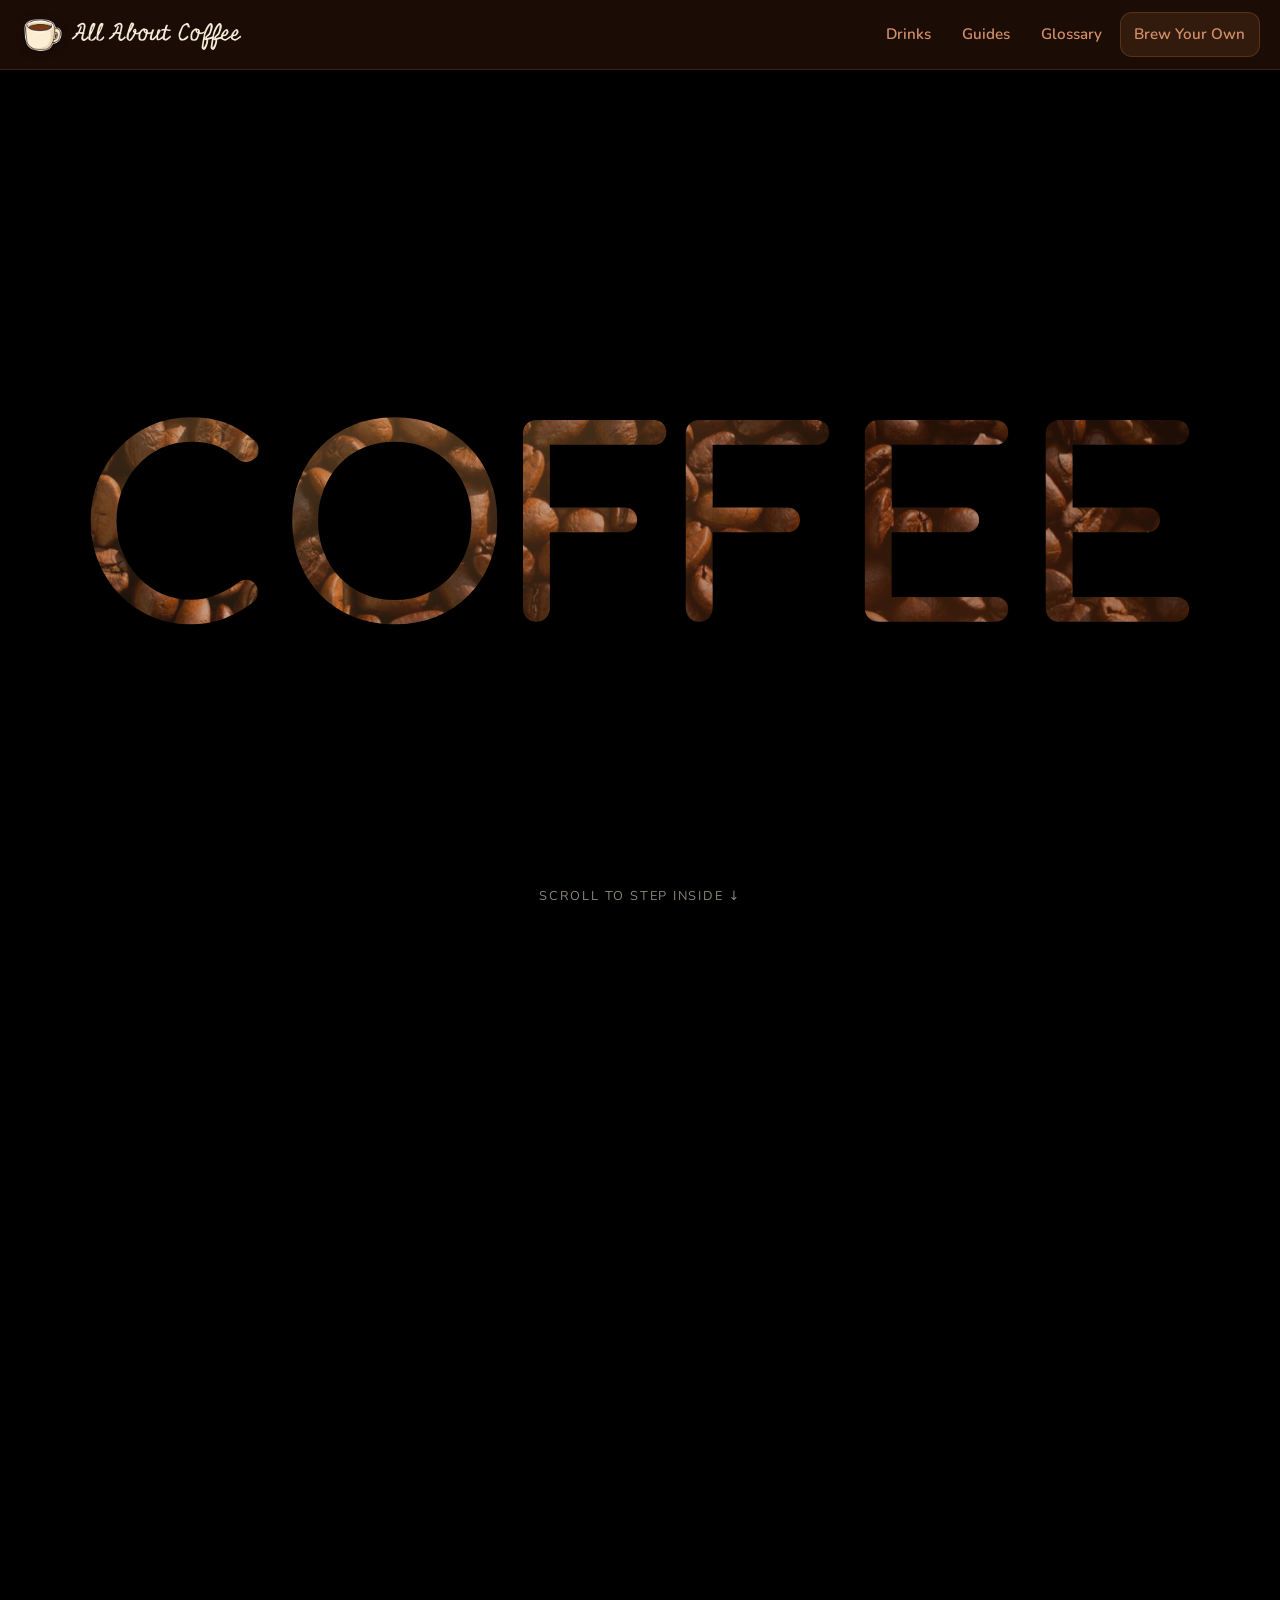
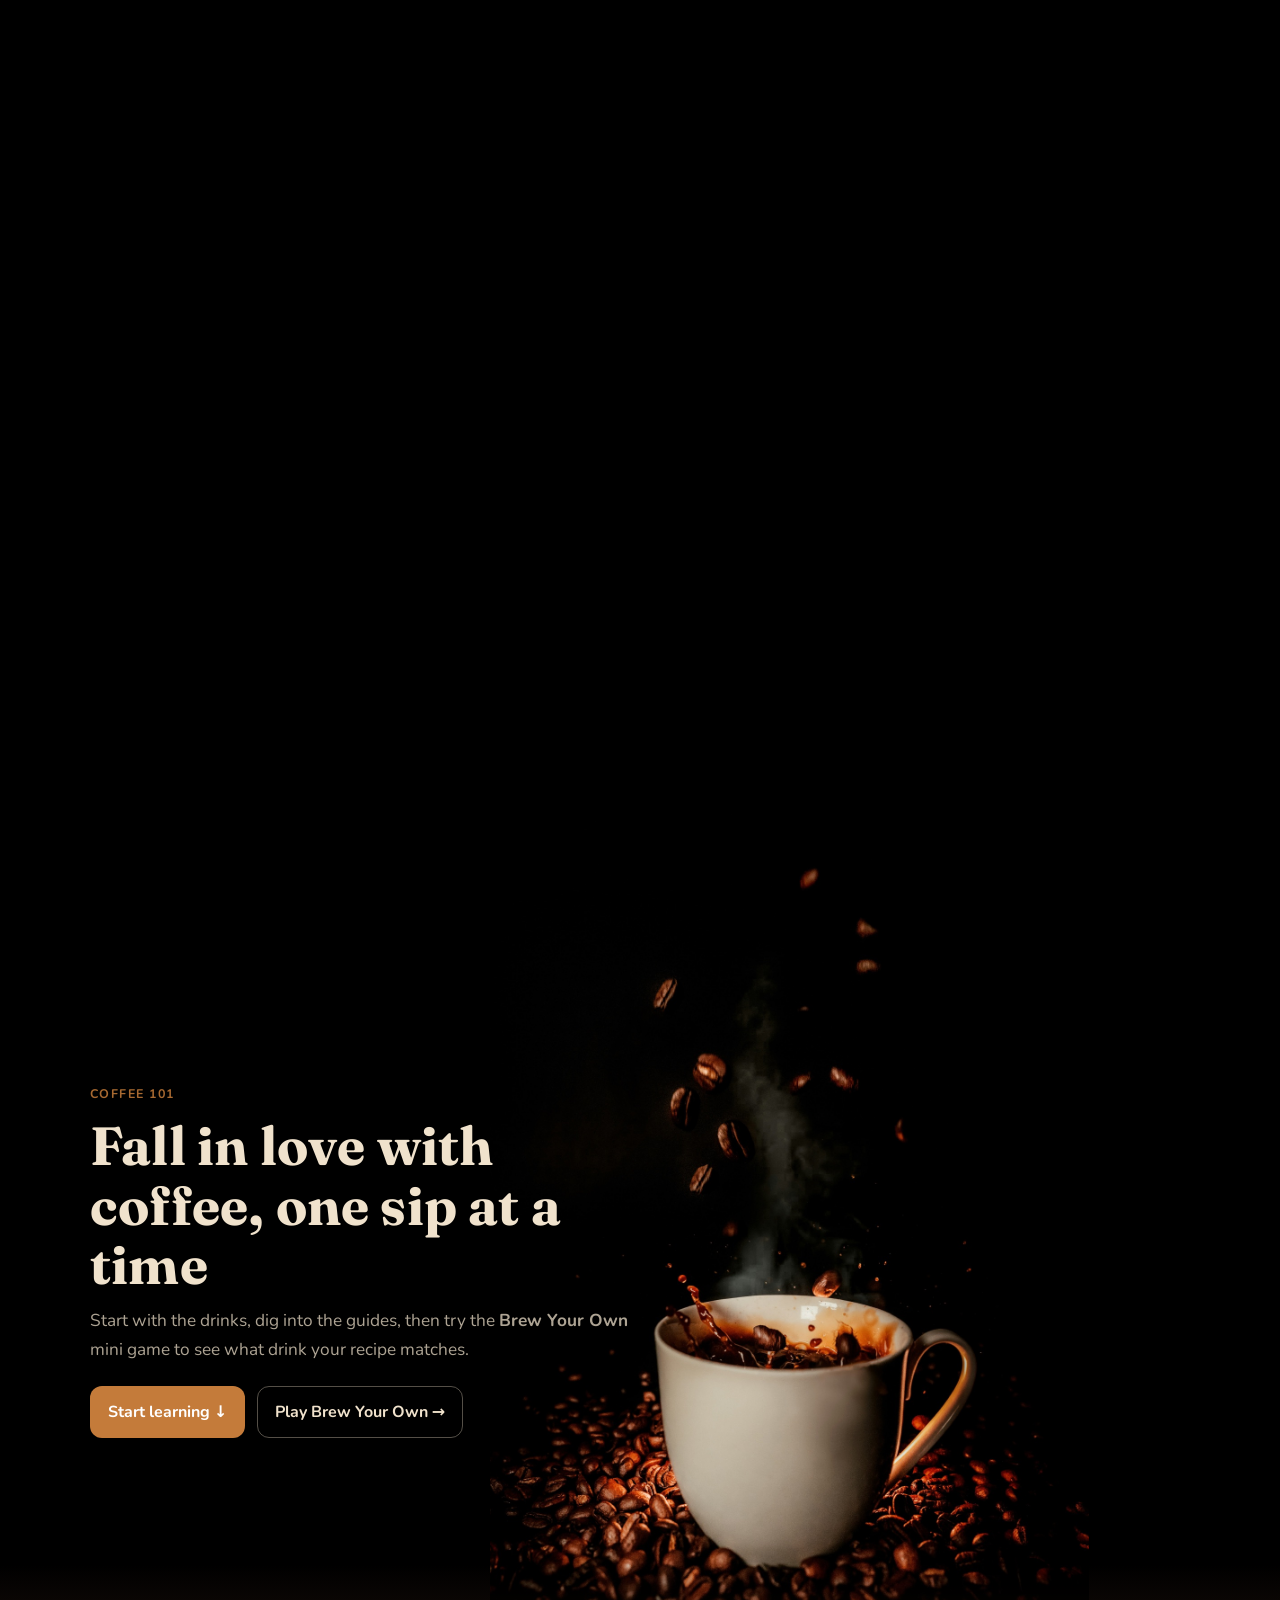
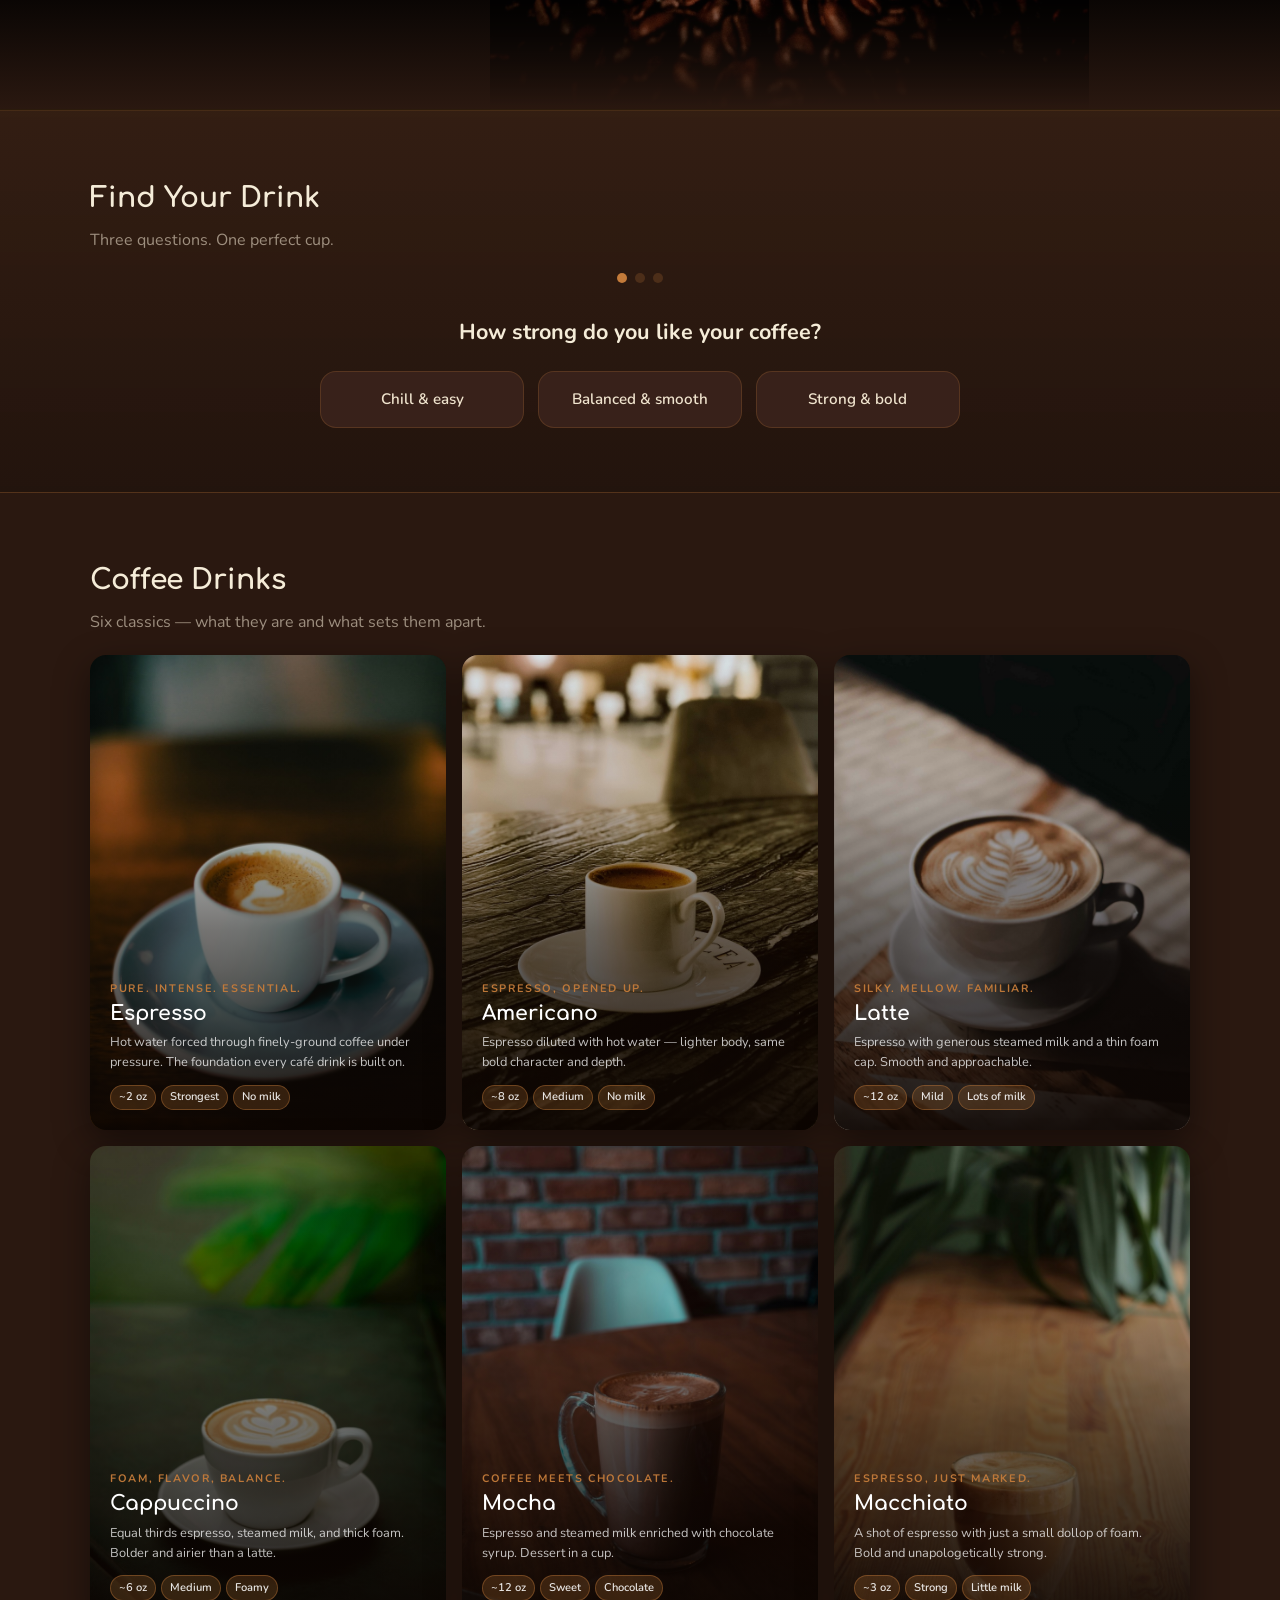
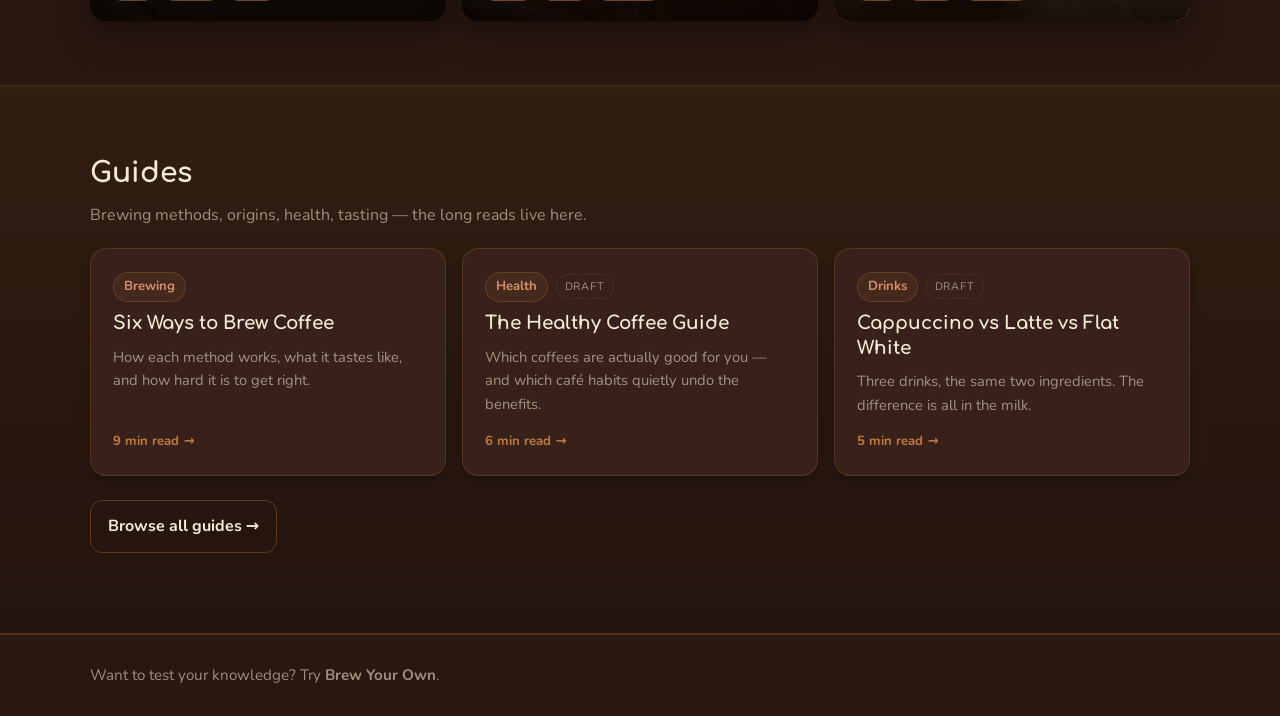
==== commit 69d391fb: "Add scroll-driven portal: camera flies through the O in COFFEE Port of Christian Katzmann's Glyph Po" ====
--- a/index.html
+++ b/index.html
@@ -6,9 +6,15 @@
   <link rel="stylesheet" href="styles.css" />
   <script src="articles.js" defer></script>
   <script src="main.js" defer></script>
+  <script src="portal.js" defer></script>
   <script src="home-guides.js" defer></script>
   <script src="quiz.js" defer></script>
   <title>All About Coffee</title>
+  <noscript><style>
+    .portal__pin{position:relative;height:auto}
+    .portal__field,.portal__caption{display:none}
+    .portal__content{margin-top:0;opacity:1;pointer-events:auto}
+  </style></noscript>
 </head>
 <body>
 <header class="top-nav">
@@ -24,24 +30,49 @@
     </nav>
 </header>
 
-  <section id="top" class="hero">
-    <figure class="hero-figure" aria-hidden="true">
-      <img src="assets/hero/coffee-black-bg.jpg" alt=""
-           width="1333" height="2000" fetchpriority="high" />
-    </figure>
-
-    <div class="container hero-inner">
-      <div class="hero-copy reveal">
-        <p class="eyebrow">Coffee 101</p>
-        <h1>Fall in love with coffee, one sip at a time</h1>
-        <p class="lead">
-          Start with the drinks, dig into the guides, then try the <strong>Brew Your Own</strong>
-          mini game to see what drink your recipe matches.
-        </p>
-
-        <div class="cta-row">
-          <a class="button" href="#quiz">Start learning ↓</a>
-          <a class="button secondary" href="brew.html">Play Brew Your Own →</a>
+  <section id="top" class="portal" data-portal data-portal-focus="O" data-portal-length="2.6">
+
+    <div class="portal__pin" data-portal-pin>
+
+      <!-- Revealed through the letterforms, then fills the screen -->
+      <div class="portal__field" data-portal-field aria-hidden="true">
+        <div class="portal__field-art"></div>
+      </div>
+
+      <svg class="portal__art" data-portal-art aria-hidden="true" focusable="false">
+        <defs>
+          <clipPath id="portalClip" clipPathUnits="userSpaceOnUse">
+            <text data-portal-glyph x="0" y="0">COFFEE</text>
+          </clipPath>
+        </defs>
+      </svg>
+
+      <!-- Shown before the camera moves; the h1 below is the real heading -->
+      <p class="portal__caption" aria-hidden="true">Scroll to step inside &darr;</p>
+
+      <!-- Non-JS and reduced-motion readers get the word as plain type -->
+      <span class="portal__fallback" aria-hidden="true">COFFEE</span>
+    </div>
+
+    <div class="portal__content" data-portal-content>
+      <figure class="hero-figure" aria-hidden="true">
+        <img src="assets/hero/coffee-black-bg.jpg" alt=""
+             width="1333" height="2000" fetchpriority="high" />
+      </figure>
+
+      <div class="container hero-inner">
+        <div class="hero-copy">
+          <p class="eyebrow">Coffee 101</p>
+          <h1>Fall in love with coffee, one sip at a time</h1>
+          <p class="lead">
+            Start with the drinks, dig into the guides, then try the <strong>Brew Your Own</strong>
+            mini game to see what drink your recipe matches.
+          </p>
+
+          <div class="cta-row">
+            <a class="button" href="#quiz">Start learning &darr;</a>
+            <a class="button secondary" href="brew.html">Play Brew Your Own &rarr;</a>
+          </div>
         </div>
       </div>
     </div>
--- a/styles.css
+++ b/styles.css
@@ -128,17 +128,11 @@
 }
 
 /* ---------- Hero (parallax) ---------- */
-.hero{
+.portal__content{
   position: relative;
   overflow: hidden;
   border-bottom: 1px solid var(--border);
   padding: clamp(3rem, 7vw, 5rem) 0;
-}
-
-.hero-inner{
-  position: relative;
-  /* deliberately no z-index: it would isolate the stacking context and
-     break mix-blend-mode on the hero photo */
 }
 
 .eyebrow{
@@ -151,7 +145,7 @@
   margin: 0 0 0.75rem;
 }
 
-.hero h1{
+.portal__content h1{
   font-family: "Fraunces", serif;
   font-weight: 700;
   letter-spacing: 0.2px;
@@ -175,7 +169,7 @@
 }
 
 /* Secondary button inside the hero is always on a dark image */
-.hero .button.secondary {
+.portal__content .button.secondary {
   color: #F0E2CC;
   border-color: rgba(240, 226, 204, 0.35);
 }
@@ -1370,14 +1364,17 @@
 }
 
 /* ==========================================================================
-   HERO — full-bleed photo layer with the text overlaid
-   The photo covers the whole section and is feathered out on every edge,
-   so the bean pile dissolves into the page instead of ending on a hard line.
+   HERO — full-bleed photo on a black stage
+   The source photo was shot on pure #000. Rather than blending it into the
+   brown page (which tinted every pixel warm), the section itself goes black
+   and warms into the page colour at the bottom. No blend mode, no filter —
+   the photo renders at its true contrast and colour.
    ========================================================================== */
-.hero{
-  display: flex;
-  align-items: center;
-  min-height: clamp(560px, 88vh, 900px);
+.portal__content{
+  display: flex;
+  align-items: center;
+  min-height: 100svh;
+  background: linear-gradient(to bottom, #000 0%, #000 84%, var(--bg) 100%);
 }
 
 .hero-figure{
@@ -1387,37 +1384,20 @@
   pointer-events: none;
 }
 
-/* Warm light pooling behind the cup so it reads as lit, not pasted on */
-.hero-figure::before{
-  content: "";
-  position: absolute;
-  inset: 8% 0 4% 30%;
-  background: radial-gradient(ellipse at 60% 52%,
-              rgba(196, 123, 58, 0.26) 0%,
-              rgba(196, 123, 58, 0.08) 42%,
-              transparent 72%);
-  filter: blur(40px);
-}
-
 .hero-figure img{
   width: 100%;
   height: 100%;
-  /* contain, not cover: the source is 2:3 portrait, so covering a wide
-     hero would crop ~60% of its height. Fitting to height shows the whole
-     frame — which is the only way the bean pile is not sliced off. */
+  /* contain, not cover: the source is 2:3 portrait, so covering a wide hero
+     would crop ~60% of its height and slice through the bean pile. */
   object-fit: contain;
   object-position: 72% 50%;
   display: block;
-  mix-blend-mode: screen;
-  /* Melt the remaining edges into the page */
-  -webkit-mask-image:
-    linear-gradient(to right, transparent 0%, rgba(0,0,0,0.35) 24%, #000 44%),
-    linear-gradient(to bottom, transparent 0%, #000 12%, #000 70%, transparent 99%);
-  -webkit-mask-composite: source-in;
-  mask-image:
-    linear-gradient(to right, transparent 0%, rgba(0,0,0,0.35) 24%, #000 44%),
-    linear-gradient(to bottom, transparent 0%, #000 12%, #000 70%, transparent 99%);
-  mask-composite: intersect;
+  /* Only the bottom needs feathering, and it fades on exactly the same
+     stop as the section background so the beans dissolve as it warms.
+     The photo's own black edges are invisible against the black stage,
+     so no side masking is needed. */
+  -webkit-mask-image: linear-gradient(to bottom, #000 0%, #000 84%, transparent 100%);
+          mask-image: linear-gradient(to bottom, #000 0%, #000 84%, transparent 100%);
 }
 
 .hero-inner{
@@ -1427,12 +1407,12 @@
 .hero-copy{ max-width: 34rem; }
 
 @media (max-width: 860px){
-  /* Stack rather than overlay: a washed-out photo behind text reads as
-     muddy on a small screen, so the photo gets its own band up top. */
-  .hero{
+  /* Stack rather than overlay: the photo gets its own band above the copy. */
+  .portal__content{
     display: block;
     min-height: 0;
     padding: 0 0 clamp(2rem, 6vw, 3rem);
+    background: linear-gradient(to bottom, #000 0%, #000 42%, var(--bg) 62%);
   }
   .hero-figure{
     position: static;
@@ -1440,15 +1420,10 @@
     min-height: 260px;
   }
   .hero-figure img{
-    object-fit: contain;
     object-position: 50% 50%;
-    opacity: 1;
-    -webkit-mask-image: linear-gradient(to bottom, transparent 0%, #000 14%, #000 72%, transparent 99%);
-    -webkit-mask-composite: source-over;
-    mask-image: linear-gradient(to bottom, transparent 0%, #000 14%, #000 72%, transparent 99%);
-    mask-composite: add;
+    -webkit-mask-image: linear-gradient(to bottom, #000 0%, #000 76%, transparent 100%);
+            mask-image: linear-gradient(to bottom, #000 0%, #000 76%, transparent 100%);
   }
-  .hero-figure::before{ inset: 6% 12% 10%; }
   .hero-copy{ max-width: none; }
 }
 
@@ -1479,3 +1454,103 @@
 .article-wide{
   padding: 3rem 0 4rem;
 }
+
+/* ==========================================================================
+   PORTAL — scroll-driven camera through the word COFFEE
+   The word is an SVG clipPath; the field behind it shows only through the
+   letterforms until the camera flies into the O and it fills the screen.
+   ========================================================================== */
+.portal{
+  --portal-length: 2.6;
+  position: relative;
+  isolation: isolate;
+  background: #000;
+}
+
+.portal__pin{
+  position: sticky;
+  top: 0;
+  height: 100svh;
+  overflow: clip;
+  isolation: isolate;
+}
+
+/* What you see through the letters, and then fly into */
+.portal__field{
+  position: absolute;
+  inset: 0;
+  opacity: 0;
+  pointer-events: none;
+}
+.portal[data-portal-ready] .portal__field{ opacity: 1; }
+
+.portal__field-art{
+  position: absolute;
+  inset: -2%;
+  transform: scale(var(--portal-field-scale, 1));
+  transform-origin: center;
+  background:
+    radial-gradient(circle at 28% 18%, rgba(224, 156, 82, 0.55), transparent 46%),
+    radial-gradient(circle at 74% 72%, rgba(126, 62, 24, 0.55), transparent 52%),
+    url("./assets/coffee-beans-bg.jpg") center / cover no-repeat,
+    #3a2213;
+}
+
+.portal__art{
+  position: absolute;
+  inset: 0;
+  width: 100%;
+  height: 100%;
+  overflow: visible;
+  pointer-events: none;
+}
+.portal__art text{
+  font-family: var(--font-heading);
+  font-weight: 700;
+  font-size: 100px;
+  font-kerning: none;
+  font-variant-ligatures: none;
+  letter-spacing: 0;
+}
+
+.portal__caption{
+  position: absolute;
+  inset: auto 0 7%;
+  margin: 0;
+  text-align: center;
+  font-size: 0.8rem;
+  letter-spacing: 0.14em;
+  text-transform: uppercase;
+  color: var(--muted);
+  opacity: var(--portal-caption, 1);
+  pointer-events: none;
+}
+
+/* Before measurement lands (and with JS off) the word is just type */
+.portal__fallback{
+  position: absolute;
+  inset: 0;
+  display: grid;
+  place-items: center;
+  font-family: var(--font-heading);
+  font-weight: 700;
+  font-size: 16vw;
+  line-height: 1;
+  color: var(--accent);
+}
+.portal[data-portal-ready] .portal__fallback{ display: none; }
+
+/* The scroll room, and what you land on */
+.portal__content{
+  margin-top: calc((var(--portal-length) - 1) * 100svh);
+  opacity: var(--portal-reveal, 0);
+  pointer-events: none;
+}
+.portal[data-portal-entered="true"] .portal__content{ pointer-events: auto; }
+
+/* No JS, or reduced motion: no camera, just the hero. */
+@media (prefers-reduced-motion: reduce){
+  .portal__pin{ position: relative; height: auto; }
+  .portal__field, .portal__caption{ display: none; }
+  .portal__content{ margin-top: 0; opacity: 1; pointer-events: auto; }
+}
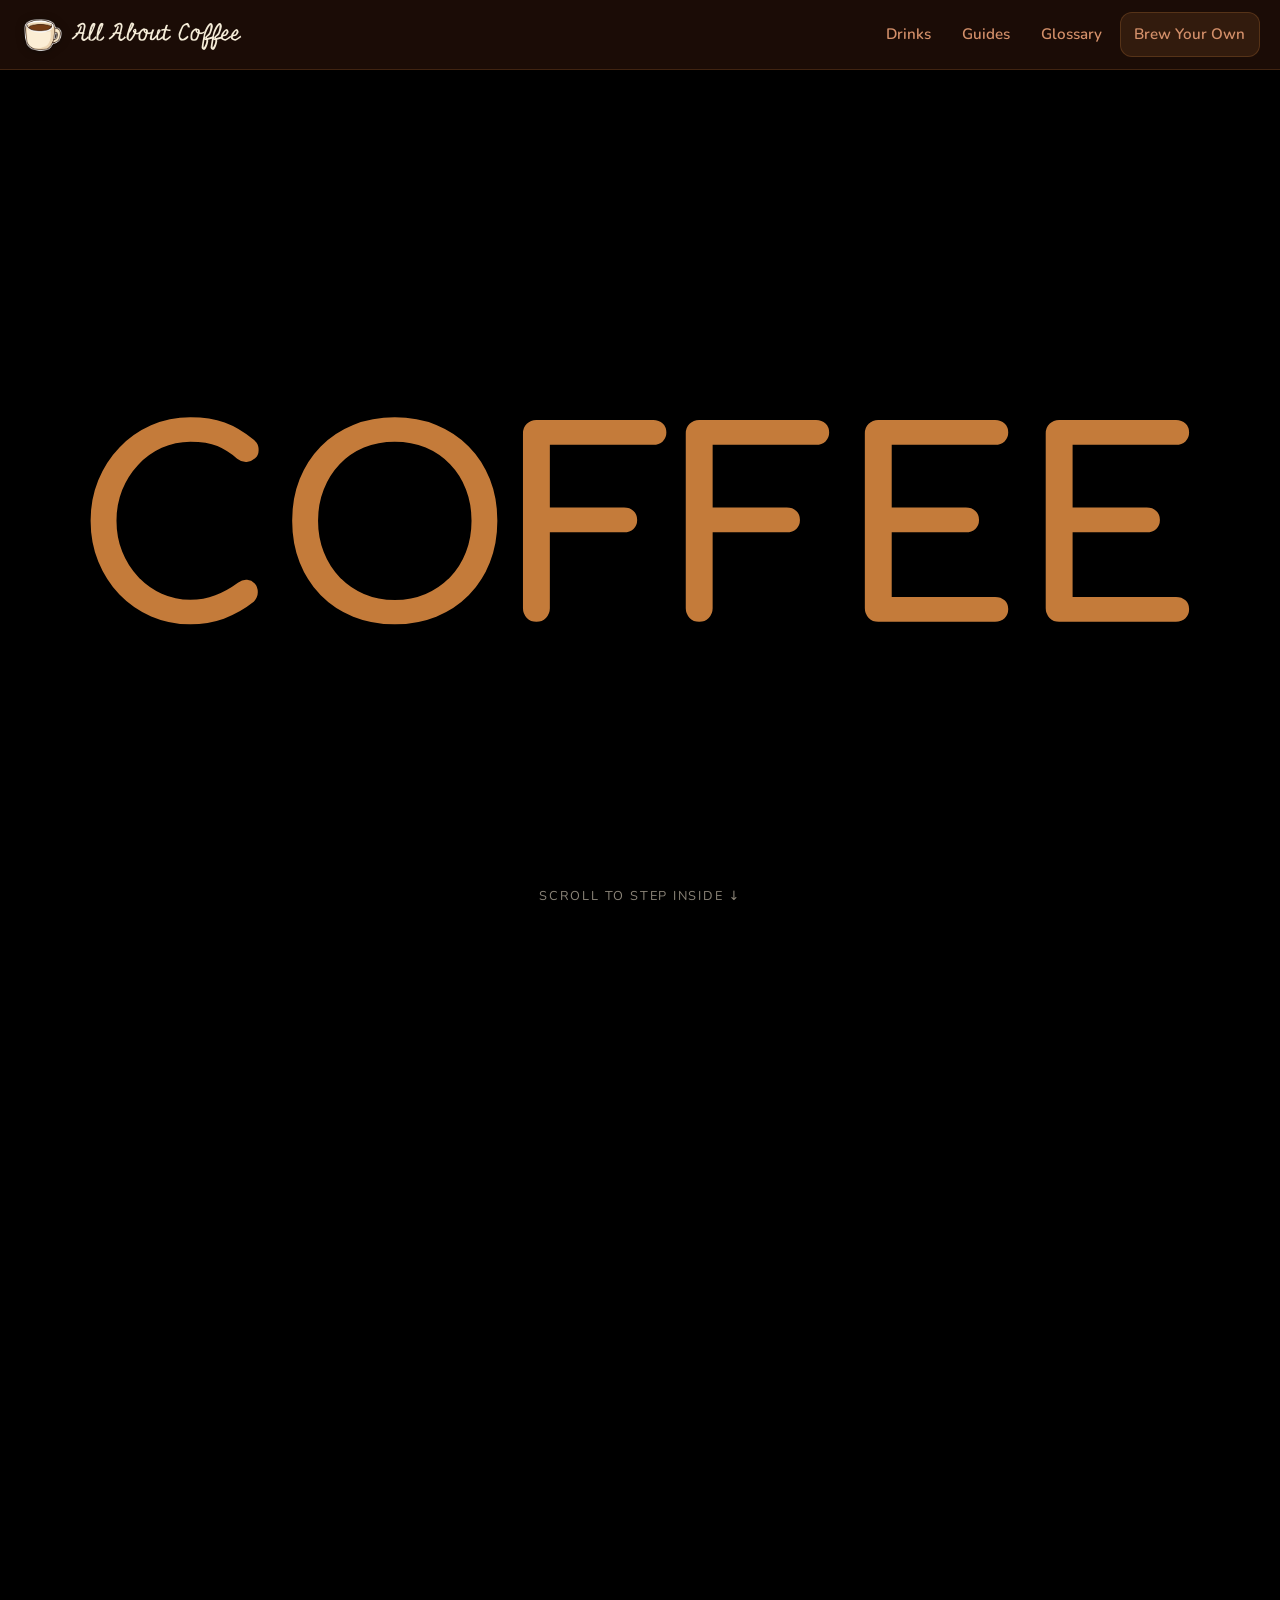
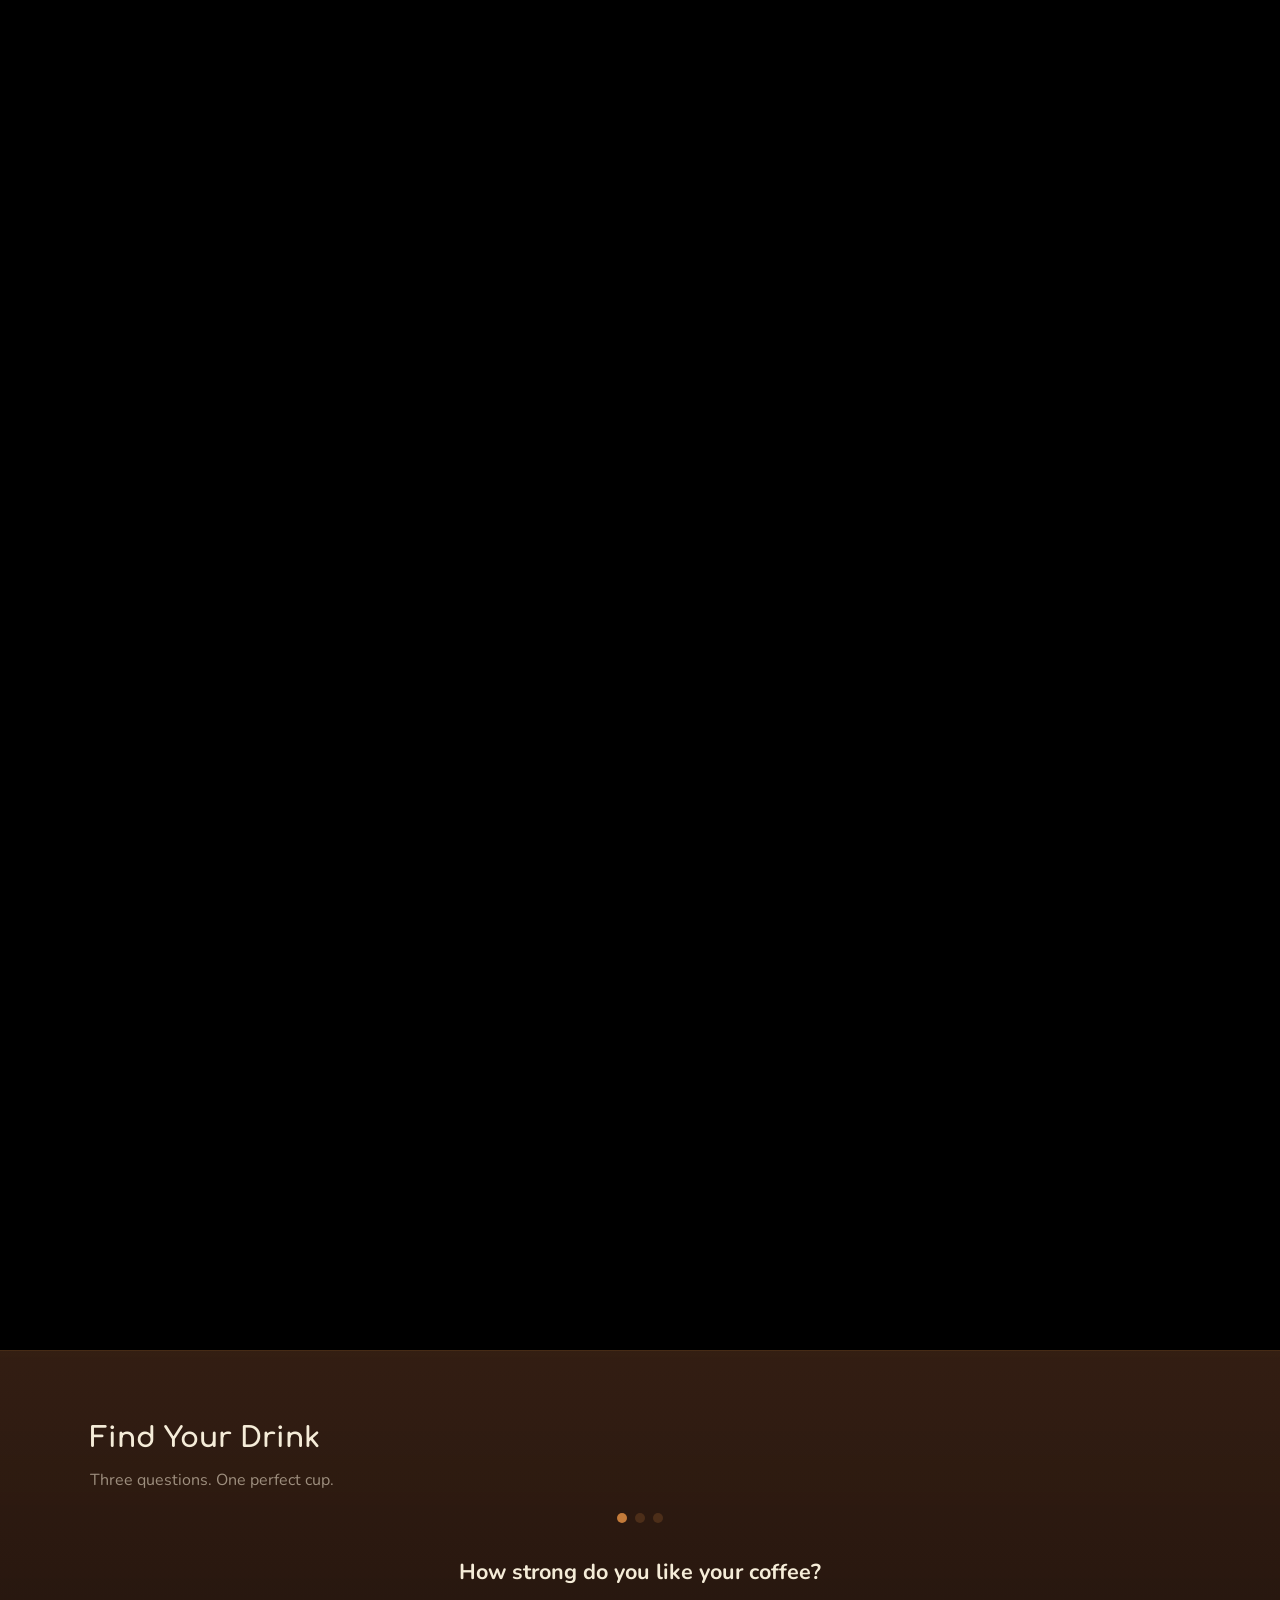
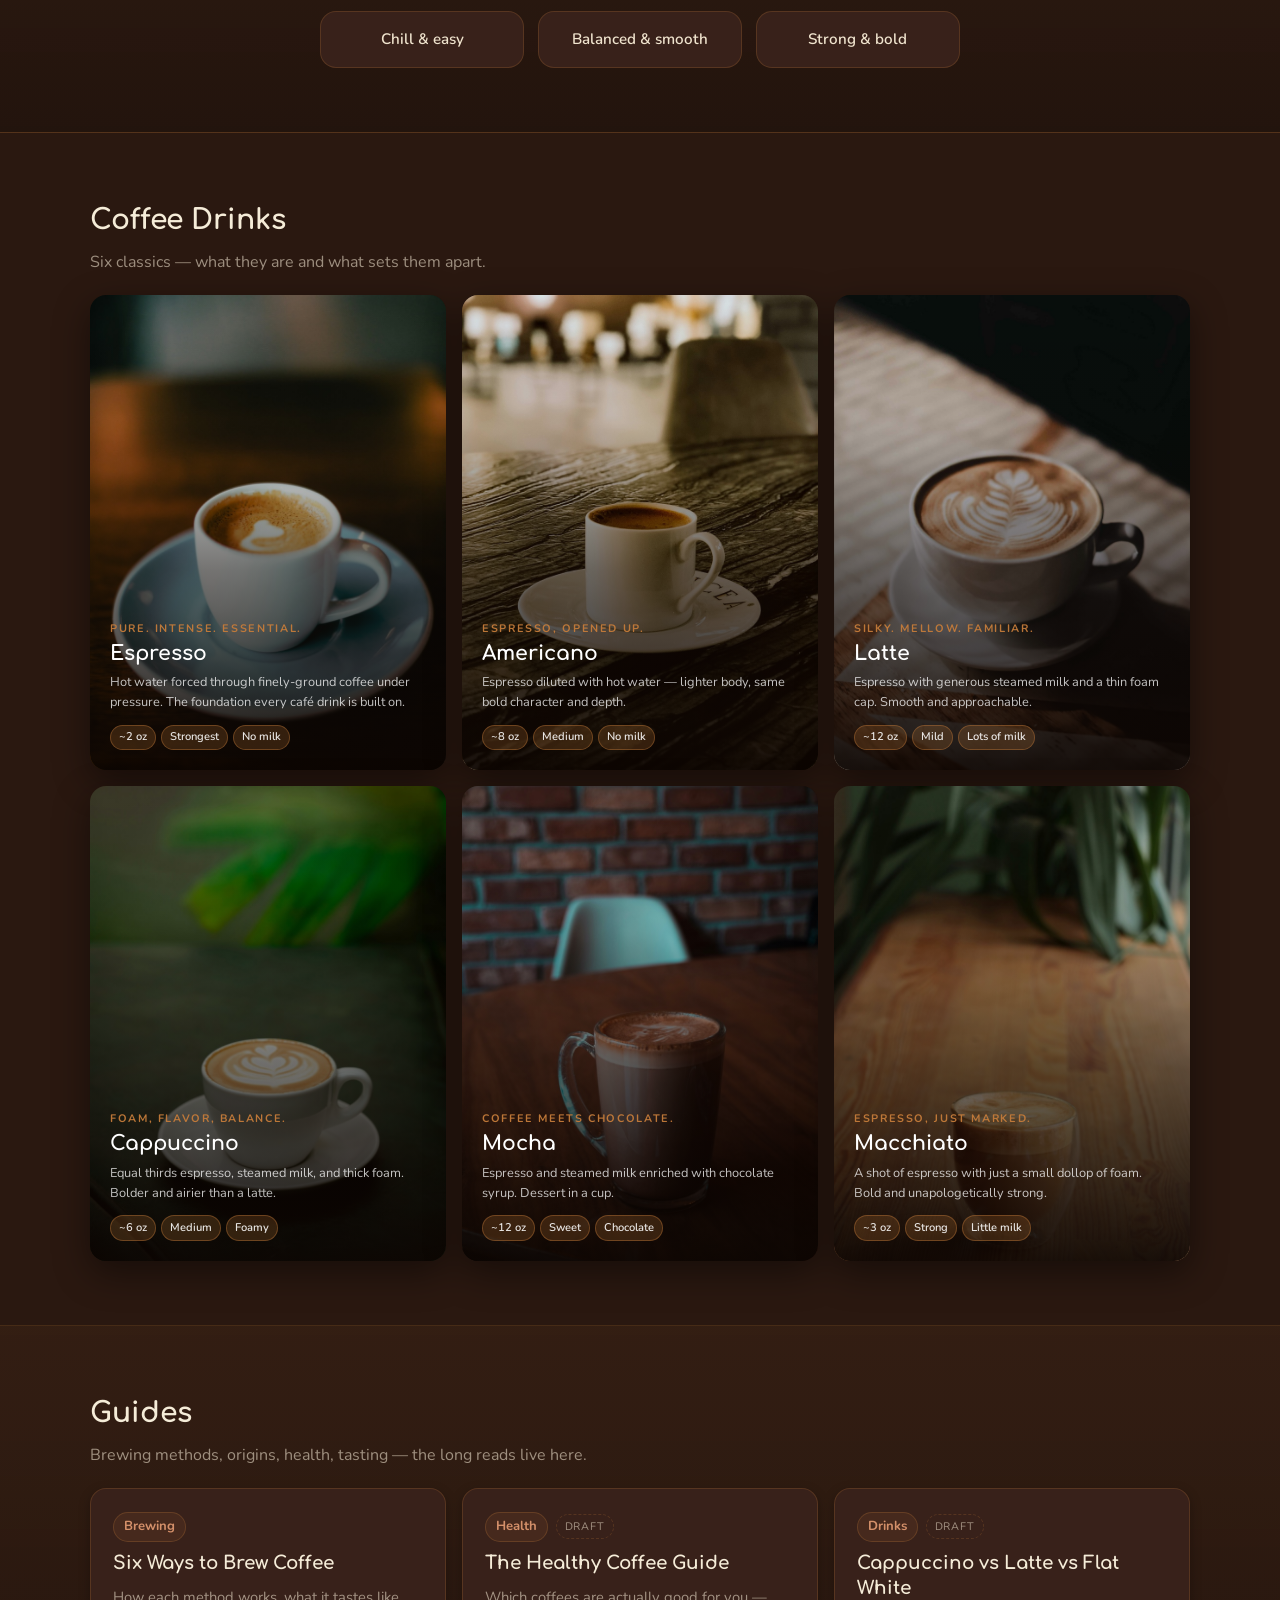
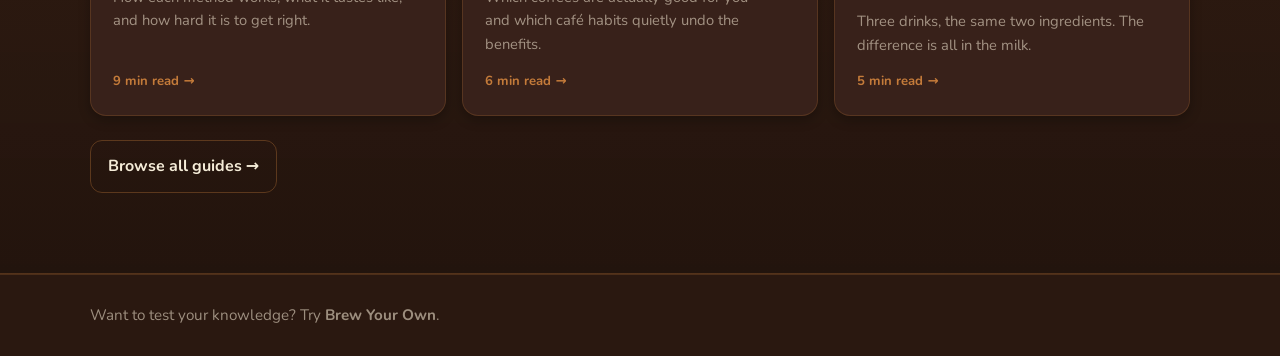
==== commit e88cc36c: "Portal: drop the hero card and bean texture, solid colour field - Remove the hero card that faded in" ====
--- a/index.html
+++ b/index.html
@@ -11,9 +11,9 @@
   <script src="quiz.js" defer></script>
   <title>All About Coffee</title>
   <noscript><style>
-    .portal__pin{position:relative;height:auto}
-    .portal__field,.portal__caption{display:none}
-    .portal__content{margin-top:0;opacity:1;pointer-events:auto}
+    .portal{height:auto}
+    .portal__pin{position:relative}
+    .portal__caption{display:none}
   </style></noscript>
 </head>
 <body>
@@ -30,14 +30,14 @@
     </nav>
 </header>
 
-  <section id="top" class="portal" data-portal data-portal-focus="O" data-portal-length="2.6">
+  <section id="top" class="portal" data-portal data-portal-focus="O" data-portal-length="2.2">
+
+    <h1 class="visually-hidden">All About Coffee</h1>
 
     <div class="portal__pin" data-portal-pin>
 
       <!-- Revealed through the letterforms, then fills the screen -->
-      <div class="portal__field" data-portal-field aria-hidden="true">
-        <div class="portal__field-art"></div>
-      </div>
+      <div class="portal__field" data-portal-field aria-hidden="true"></div>
 
       <svg class="portal__art" data-portal-art aria-hidden="true" focusable="false">
         <defs>
@@ -47,35 +47,13 @@
         </defs>
       </svg>
 
-      <!-- Shown before the camera moves; the h1 below is the real heading -->
+      <!-- Shown before the camera moves -->
       <p class="portal__caption" aria-hidden="true">Scroll to step inside &darr;</p>
 
       <!-- Non-JS and reduced-motion readers get the word as plain type -->
       <span class="portal__fallback" aria-hidden="true">COFFEE</span>
     </div>
 
-    <div class="portal__content" data-portal-content>
-      <figure class="hero-figure" aria-hidden="true">
-        <img src="assets/hero/coffee-black-bg.jpg" alt=""
-             width="1333" height="2000" fetchpriority="high" />
-      </figure>
-
-      <div class="container hero-inner">
-        <div class="hero-copy">
-          <p class="eyebrow">Coffee 101</p>
-          <h1>Fall in love with coffee, one sip at a time</h1>
-          <p class="lead">
-            Start with the drinks, dig into the guides, then try the <strong>Brew Your Own</strong>
-            mini game to see what drink your recipe matches.
-          </p>
-
-          <div class="cta-row">
-            <a class="button" href="#quiz">Start learning &darr;</a>
-            <a class="button secondary" href="brew.html">Play Brew Your Own &rarr;</a>
-          </div>
-        </div>
-      </div>
-    </div>
   </section>
 
   <!-- QUIZ -->
--- a/styles.css
+++ b/styles.css
@@ -128,13 +128,6 @@
 }
 
 /* ---------- Hero (parallax) ---------- */
-.portal__content{
-  position: relative;
-  overflow: hidden;
-  border-bottom: 1px solid var(--border);
-  padding: clamp(3rem, 7vw, 5rem) 0;
-}
-
 .eyebrow{
   display: inline-block;
   font-weight: 700;
@@ -145,41 +138,8 @@
   margin: 0 0 0.75rem;
 }
 
-.portal__content h1{
-  font-family: "Fraunces", serif;
-  font-weight: 700;
-  letter-spacing: 0.2px;
-  line-height: 1.1;
-  margin: 0 0 0.85rem;
-  font-size: clamp(2.6rem, 4.2vw, 3.9rem);
-  /* Always cream — hero sits on a dark image in both themes */
-  color: #F0E2CC;
-  max-width: 22ch;
-}
-
-
-
-
-.lead{
-  margin: 0;
-  max-width: 70ch;
-  /* Always readable on the dark hero image */
-  color: rgba(240, 226, 204, 0.72);
-  font-size: 1.08rem;
-}
-
-/* Secondary button inside the hero is always on a dark image */
-.portal__content .button.secondary {
-  color: #F0E2CC;
-  border-color: rgba(240, 226, 204, 0.35);
-}
-
-.cta-row{
-  display: flex;
-  gap: 0.75rem;
-  flex-wrap: wrap;
-  margin-top: 1.35rem;
-}
+
+
 
 .button{
   display: inline-flex;
@@ -1363,70 +1323,6 @@
   .guides-hero{ padding-top: 4rem; }
 }
 
-/* ==========================================================================
-   HERO — full-bleed photo on a black stage
-   The source photo was shot on pure #000. Rather than blending it into the
-   brown page (which tinted every pixel warm), the section itself goes black
-   and warms into the page colour at the bottom. No blend mode, no filter —
-   the photo renders at its true contrast and colour.
-   ========================================================================== */
-.portal__content{
-  display: flex;
-  align-items: center;
-  min-height: 100svh;
-  background: linear-gradient(to bottom, #000 0%, #000 84%, var(--bg) 100%);
-}
-
-.hero-figure{
-  position: absolute;
-  inset: 0;
-  margin: 0;
-  pointer-events: none;
-}
-
-.hero-figure img{
-  width: 100%;
-  height: 100%;
-  /* contain, not cover: the source is 2:3 portrait, so covering a wide hero
-     would crop ~60% of its height and slice through the bean pile. */
-  object-fit: contain;
-  object-position: 72% 50%;
-  display: block;
-  /* Only the bottom needs feathering, and it fades on exactly the same
-     stop as the section background so the beans dissolve as it warms.
-     The photo's own black edges are invisible against the black stage,
-     so no side masking is needed. */
-  -webkit-mask-image: linear-gradient(to bottom, #000 0%, #000 84%, transparent 100%);
-          mask-image: linear-gradient(to bottom, #000 0%, #000 84%, transparent 100%);
-}
-
-.hero-inner{
-  position: relative;   /* sits above the photo layer via DOM order */
-  width: min(var(--container), calc(100% - 2.5rem));
-}
-.hero-copy{ max-width: 34rem; }
-
-@media (max-width: 860px){
-  /* Stack rather than overlay: the photo gets its own band above the copy. */
-  .portal__content{
-    display: block;
-    min-height: 0;
-    padding: 0 0 clamp(2rem, 6vw, 3rem);
-    background: linear-gradient(to bottom, #000 0%, #000 42%, var(--bg) 62%);
-  }
-  .hero-figure{
-    position: static;
-    height: 42vh;
-    min-height: 260px;
-  }
-  .hero-figure img{
-    object-position: 50% 50%;
-    -webkit-mask-image: linear-gradient(to bottom, #000 0%, #000 76%, transparent 100%);
-            mask-image: linear-gradient(to bottom, #000 0%, #000 76%, transparent 100%);
-  }
-  .hero-copy{ max-width: none; }
-}
-
 /* ---------- Mobile nav: brand row + single scrollable link row ---------- */
 @media (max-width: 700px){
   .top-nav{
@@ -1461,10 +1357,12 @@
    letterforms until the camera flies into the O and it fills the screen.
    ========================================================================== */
 .portal{
-  --portal-length: 2.6;
+  --portal-length: 2.2;
   position: relative;
   isolation: isolate;
   background: #000;
+  /* One screen for the pinned view plus the camera's travel */
+  height: calc((var(--portal-length) + 1) * 100svh);
 }
 
 .portal__pin{
@@ -1481,20 +1379,12 @@
   inset: 0;
   opacity: 0;
   pointer-events: none;
+  /* Gold reads on black (page brown would sit at ~1.3:1). --portal-depth
+     runs 0 -> 1 with the zoom, so by the time the colour fills the screen
+     it has become the page background and the next section follows on. */
+  background: color-mix(in srgb, var(--accent), var(--bg) calc(var(--portal-depth, 0) * 100%));
 }
 .portal[data-portal-ready] .portal__field{ opacity: 1; }
-
-.portal__field-art{
-  position: absolute;
-  inset: -2%;
-  transform: scale(var(--portal-field-scale, 1));
-  transform-origin: center;
-  background:
-    radial-gradient(circle at 28% 18%, rgba(224, 156, 82, 0.55), transparent 46%),
-    radial-gradient(circle at 74% 72%, rgba(126, 62, 24, 0.55), transparent 52%),
-    url("./assets/coffee-beans-bg.jpg") center / cover no-repeat,
-    #3a2213;
-}
 
 .portal__art{
   position: absolute;
@@ -1540,17 +1430,9 @@
 }
 .portal[data-portal-ready] .portal__fallback{ display: none; }
 
-/* The scroll room, and what you land on */
-.portal__content{
-  margin-top: calc((var(--portal-length) - 1) * 100svh);
-  opacity: var(--portal-reveal, 0);
-  pointer-events: none;
-}
-.portal[data-portal-entered="true"] .portal__content{ pointer-events: auto; }
-
-/* No JS, or reduced motion: no camera, just the hero. */
+/* Reduced motion: no camera and no scroll room, just the word. */
 @media (prefers-reduced-motion: reduce){
-  .portal__pin{ position: relative; height: auto; }
-  .portal__field, .portal__caption{ display: none; }
-  .portal__content{ margin-top: 0; opacity: 1; pointer-events: auto; }
-}
+  .portal{ height: auto; }
+  .portal__pin{ position: relative; }
+  .portal__caption{ display: none; }
+}
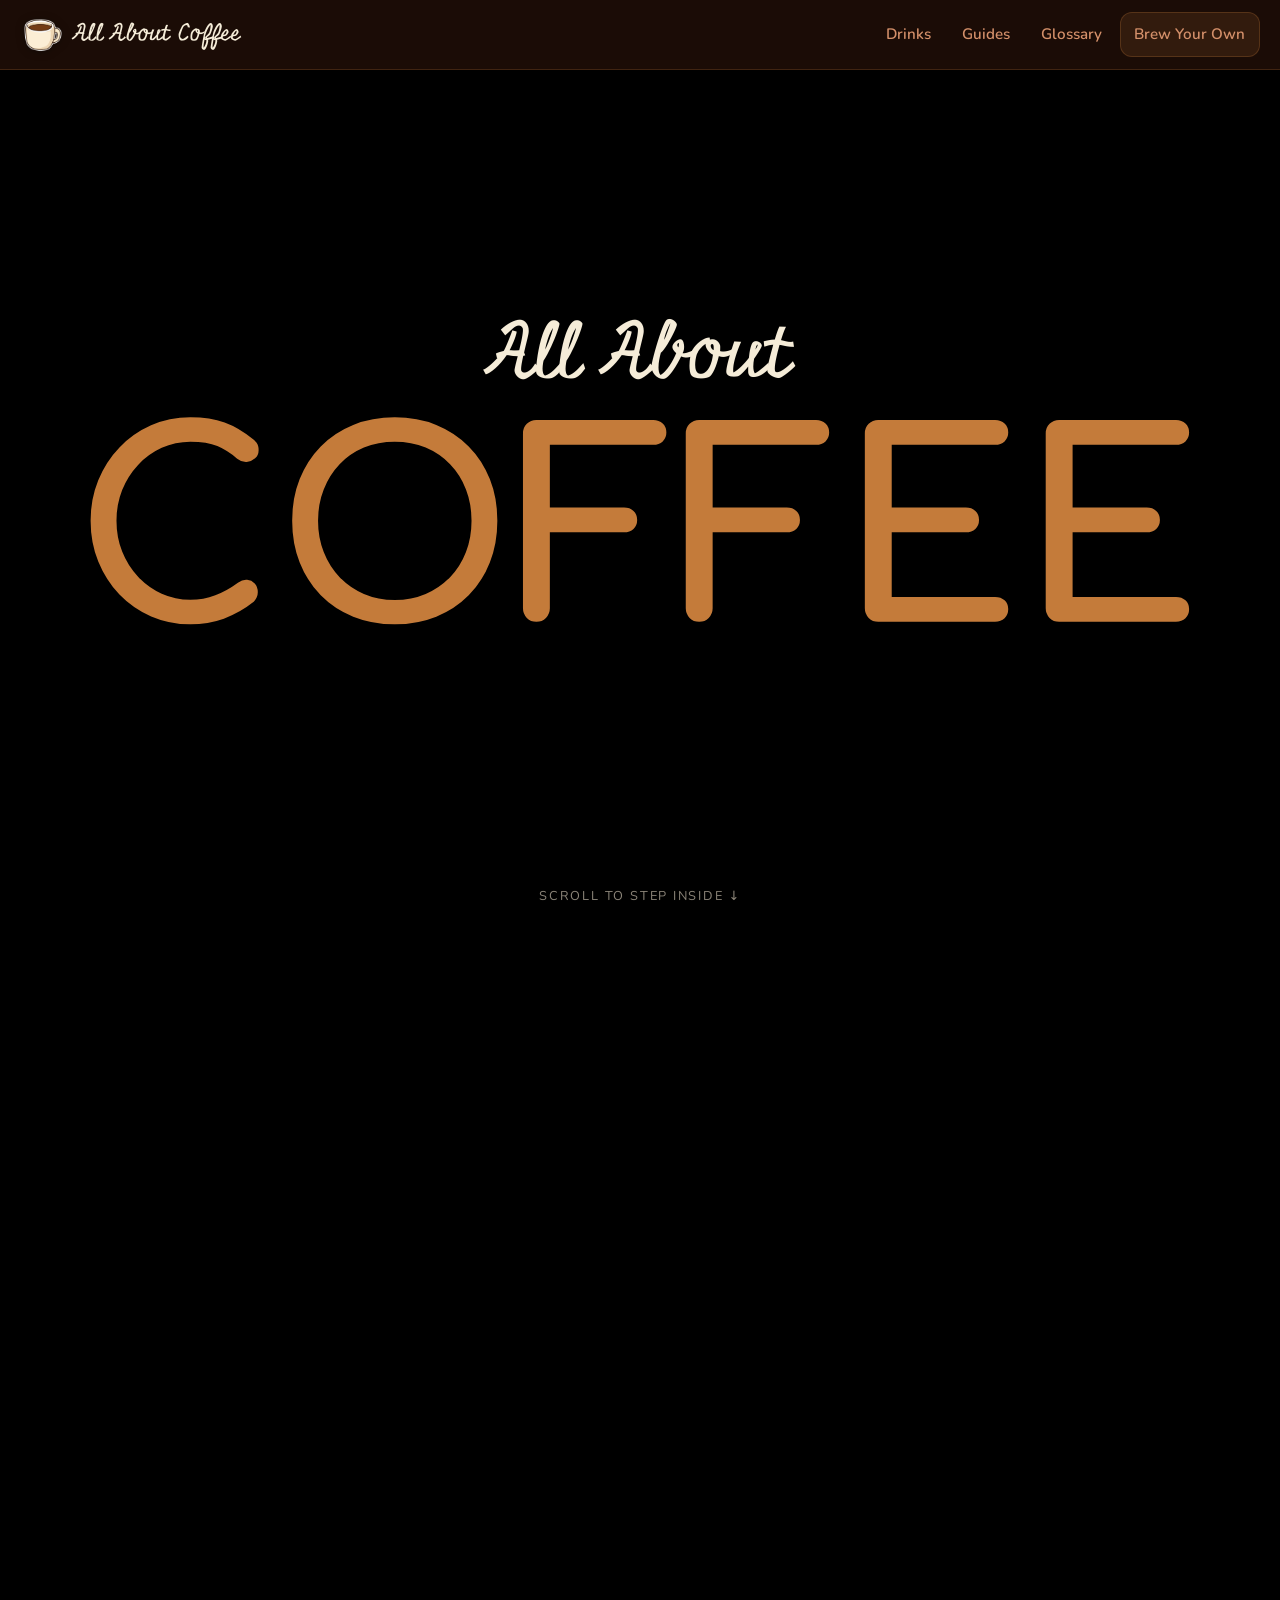
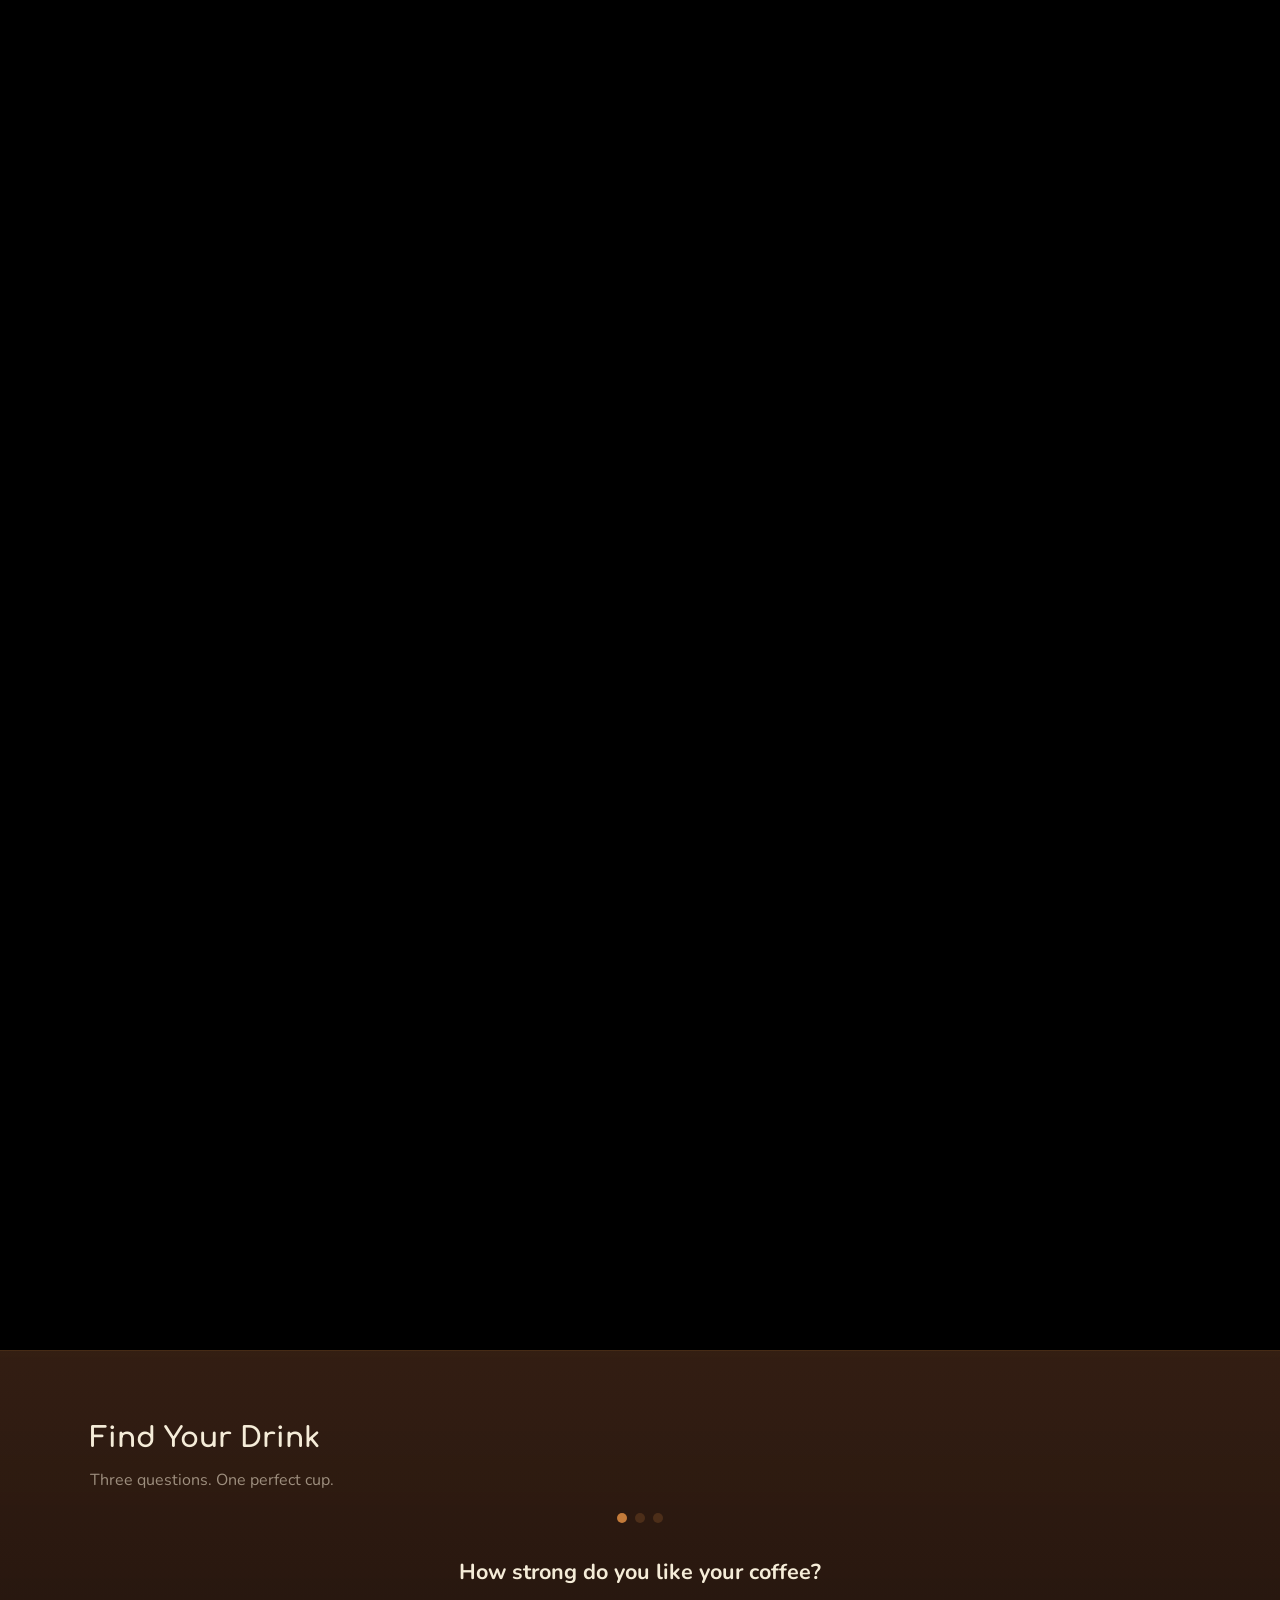
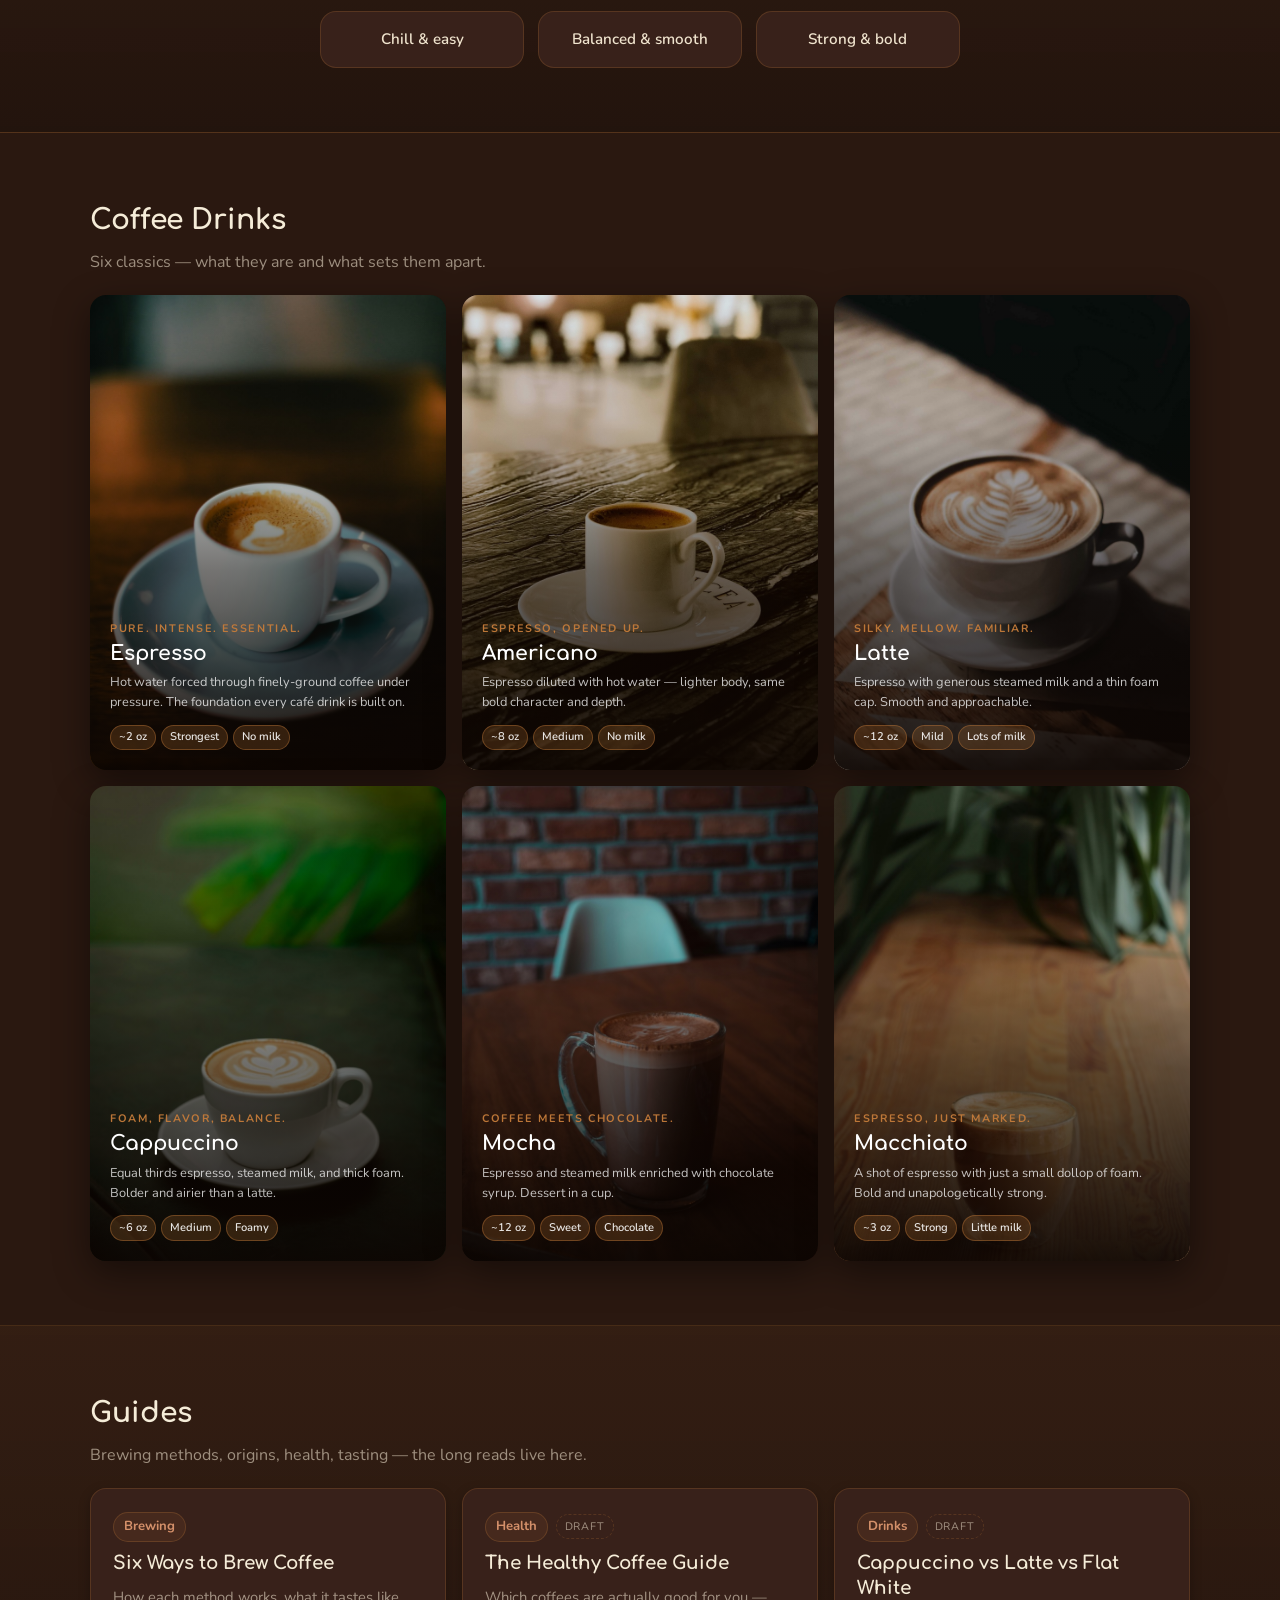
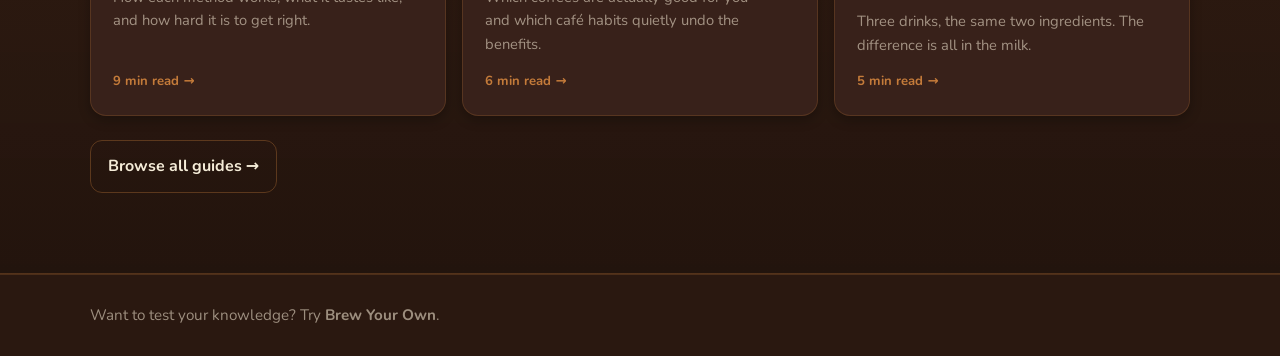
==== commit 9a561abe: "Portal: add "All About" above COFFEE as a logo lockup Set in Miniver, the script face of the "All Ab" ====
--- a/index.html
+++ b/index.html
@@ -47,6 +47,9 @@
         </defs>
       </svg>
 
+      <!-- Logo lockup over the word; the hidden h1 carries the text for readers -->
+      <p class="portal__kicker" aria-hidden="true">All About</p>
+
       <!-- Shown before the camera moves -->
       <p class="portal__caption" aria-hidden="true">Scroll to step inside &darr;</p>
 
--- a/styles.css
+++ b/styles.css
@@ -1416,6 +1416,24 @@
   pointer-events: none;
 }
 
+/* "All About" above the word, in the logo's script face. Sized and placed
+   from the word's measured resting geometry, so the lockup holds at any
+   viewport; the fallbacks match the static 16vw word used before JS runs. */
+.portal__kicker{
+  position: absolute;
+  left: 0;
+  right: 0;
+  bottom: calc(100% - var(--portal-word-top, calc(50% - 5.5vw)) + var(--portal-word-h, 11vw) * 0.1);
+  margin: 0;
+  text-align: center;
+  font-family: "Miniver", cursive;
+  font-size: max(1.15rem, calc(var(--portal-word-h, 11vw) * 0.36));
+  line-height: 1;
+  color: var(--coffee-900);
+  opacity: var(--portal-caption, 1);
+  pointer-events: none;
+}
+
 /* Before measurement lands (and with JS off) the word is just type */
 .portal__fallback{
   position: absolute;
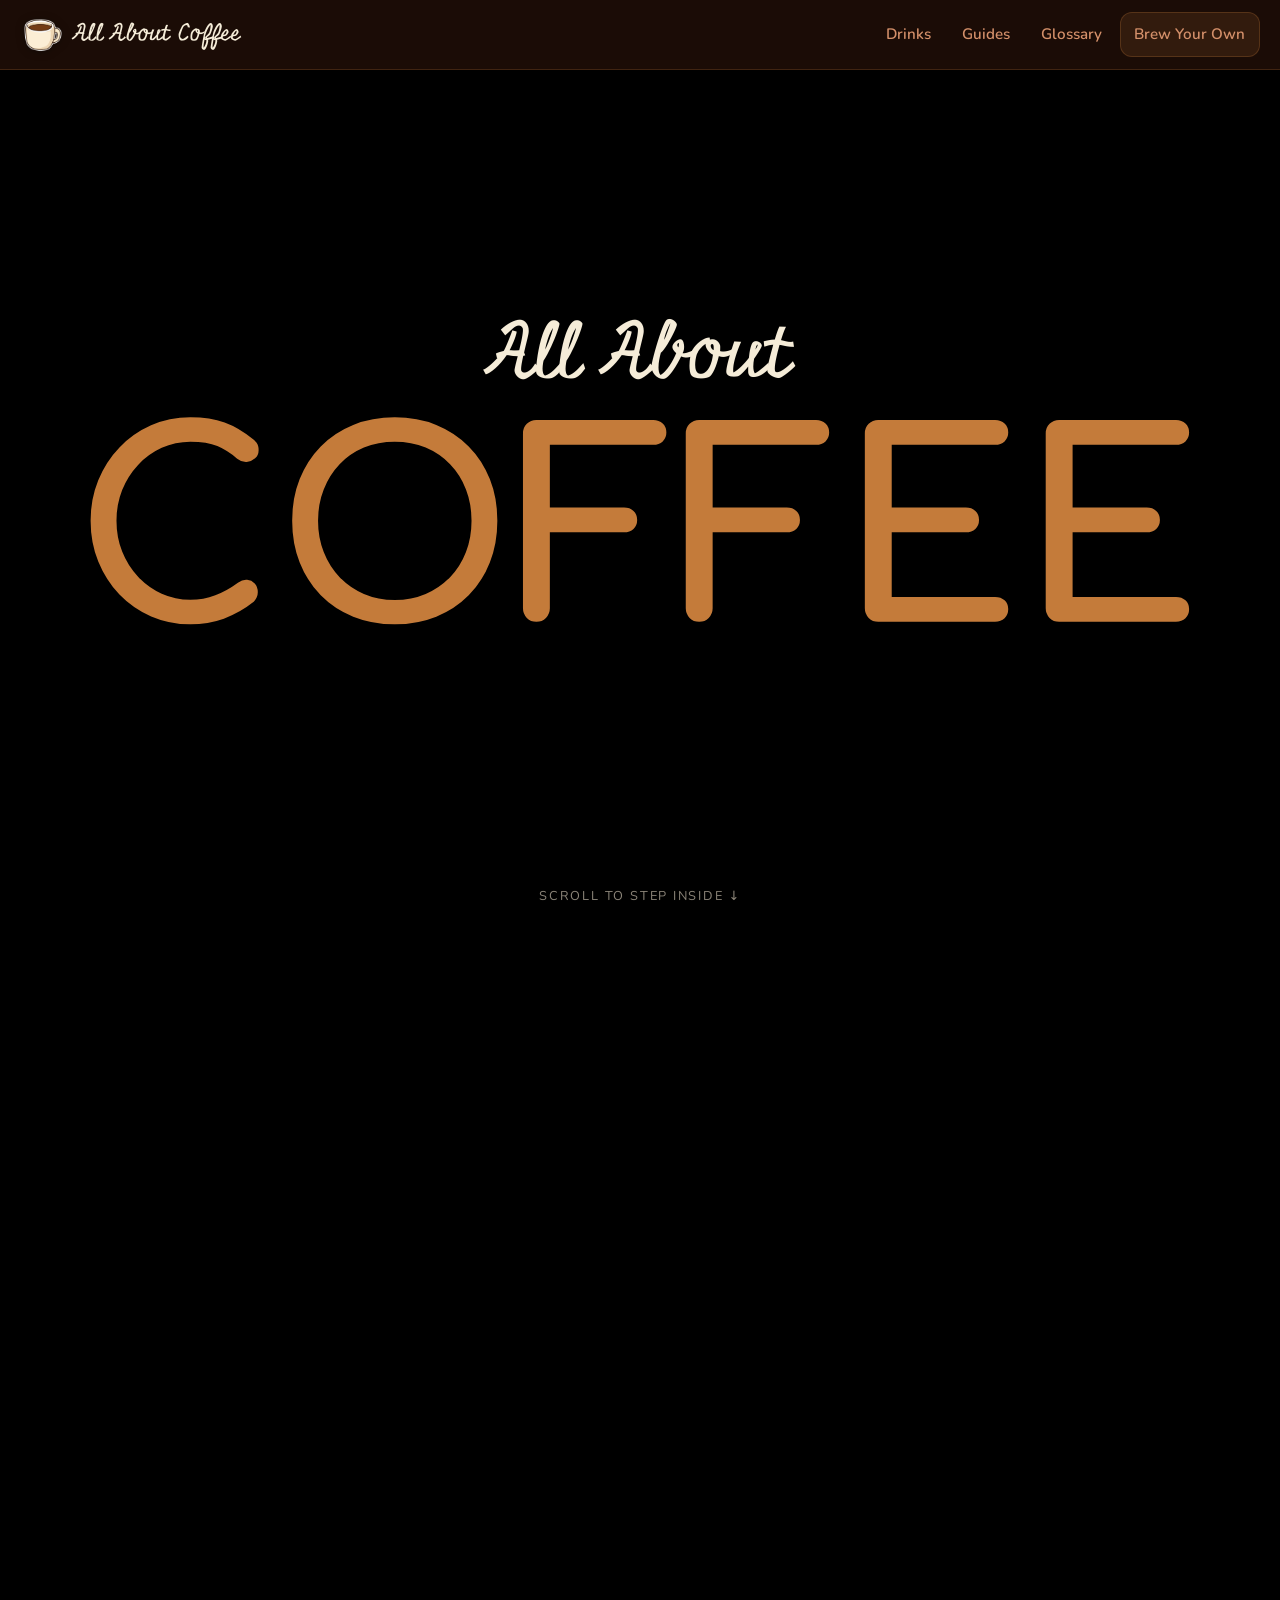
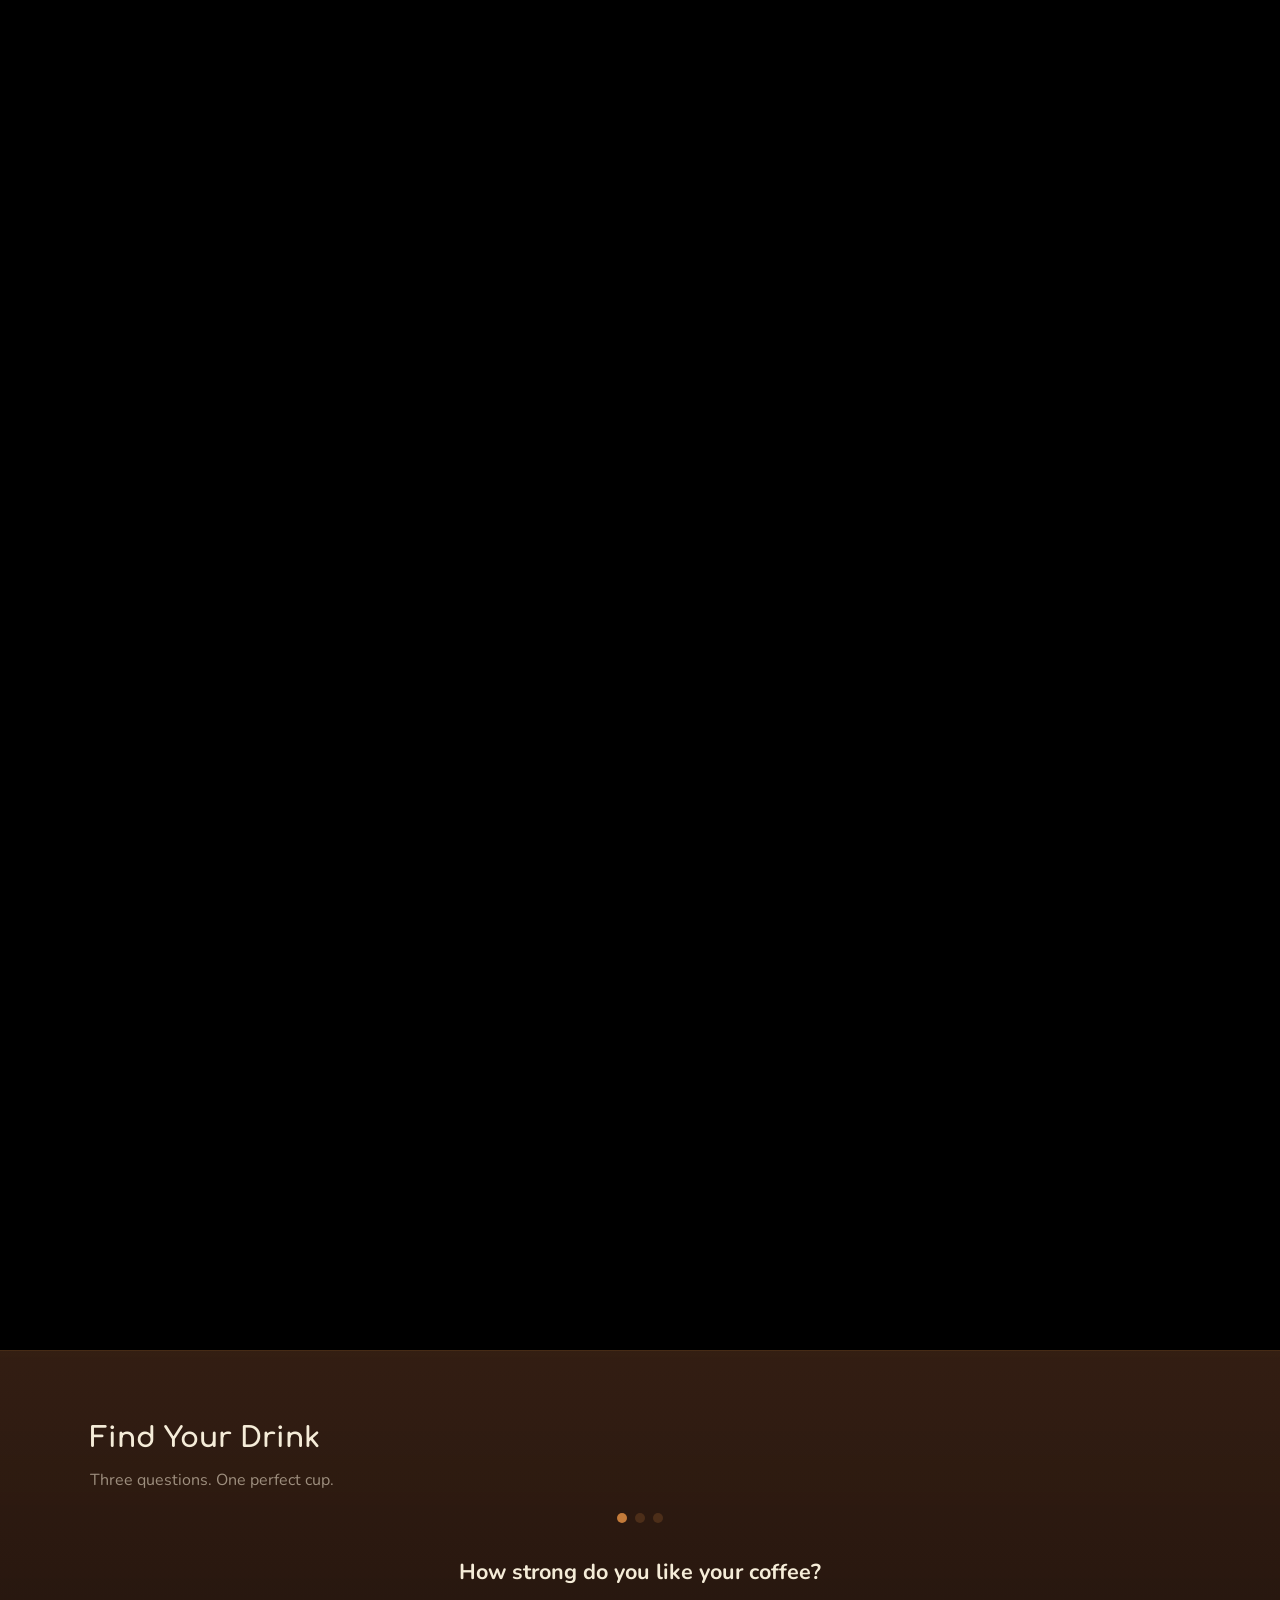
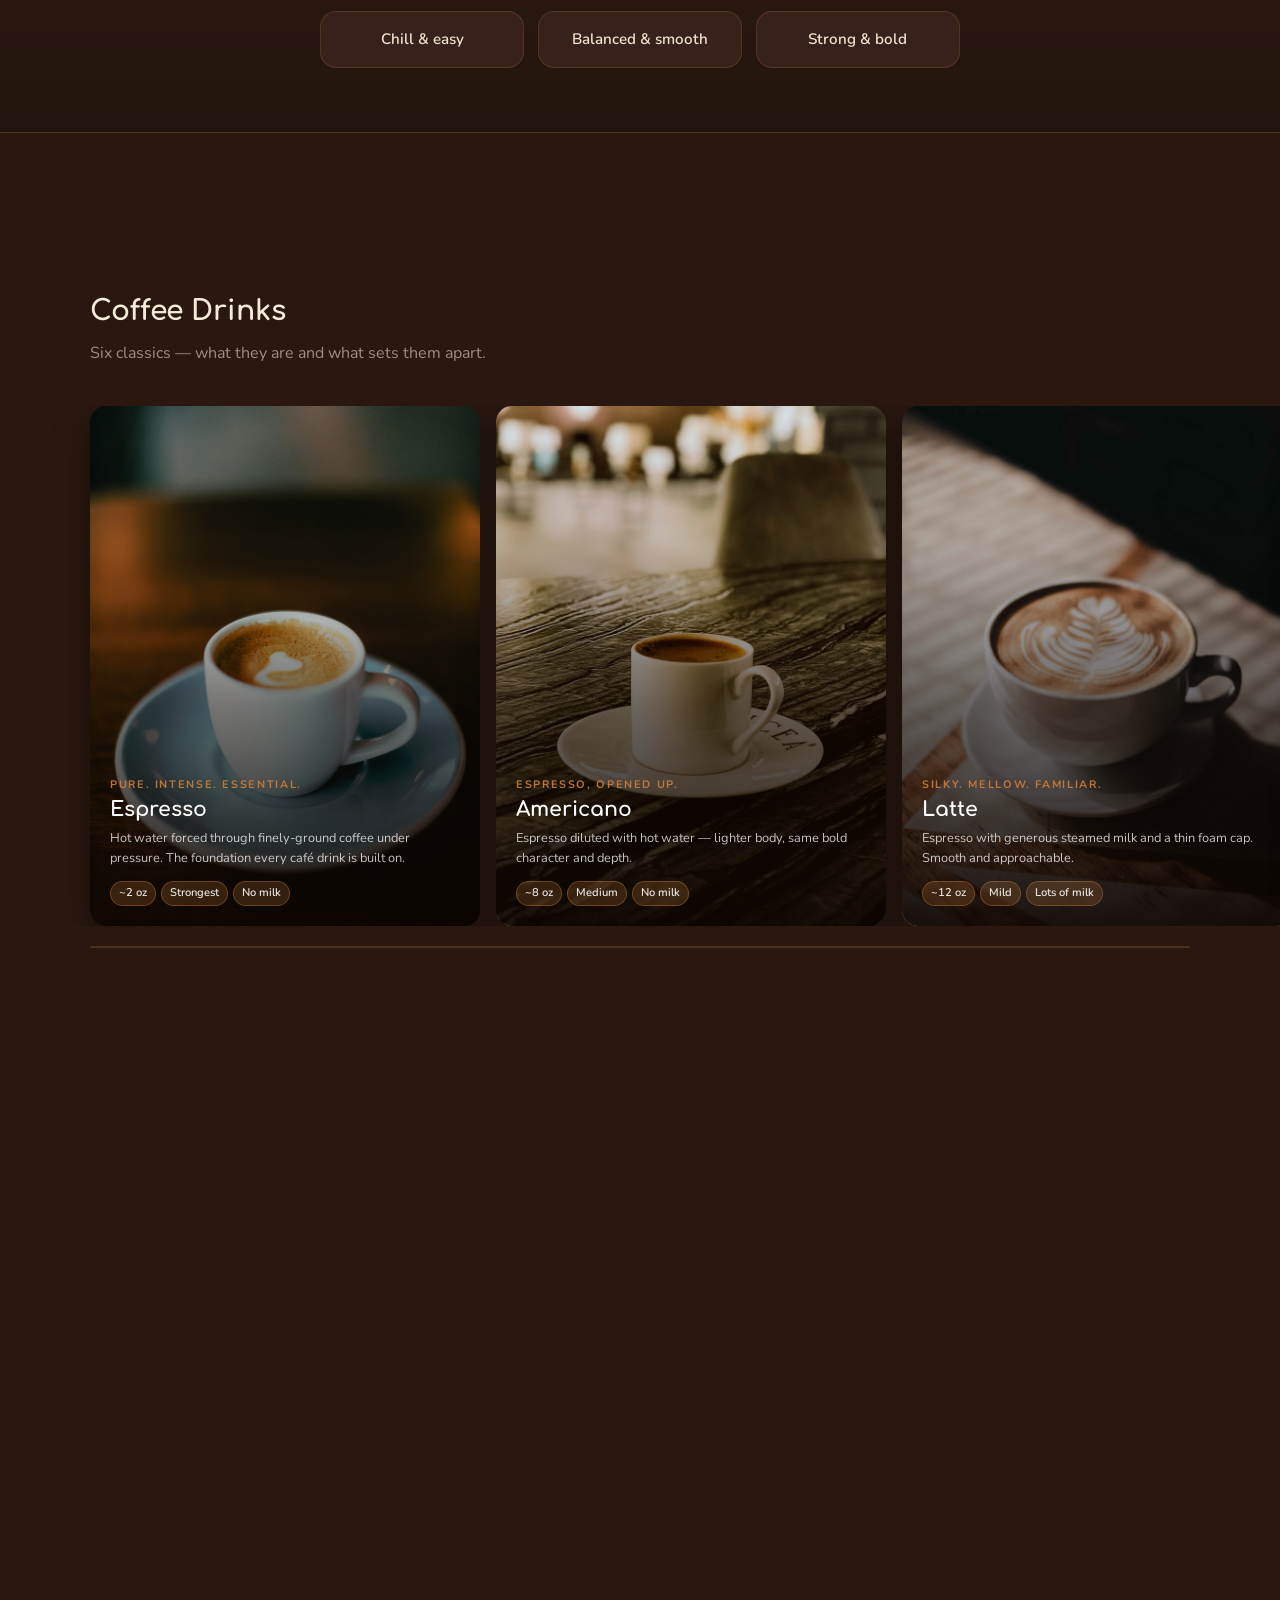
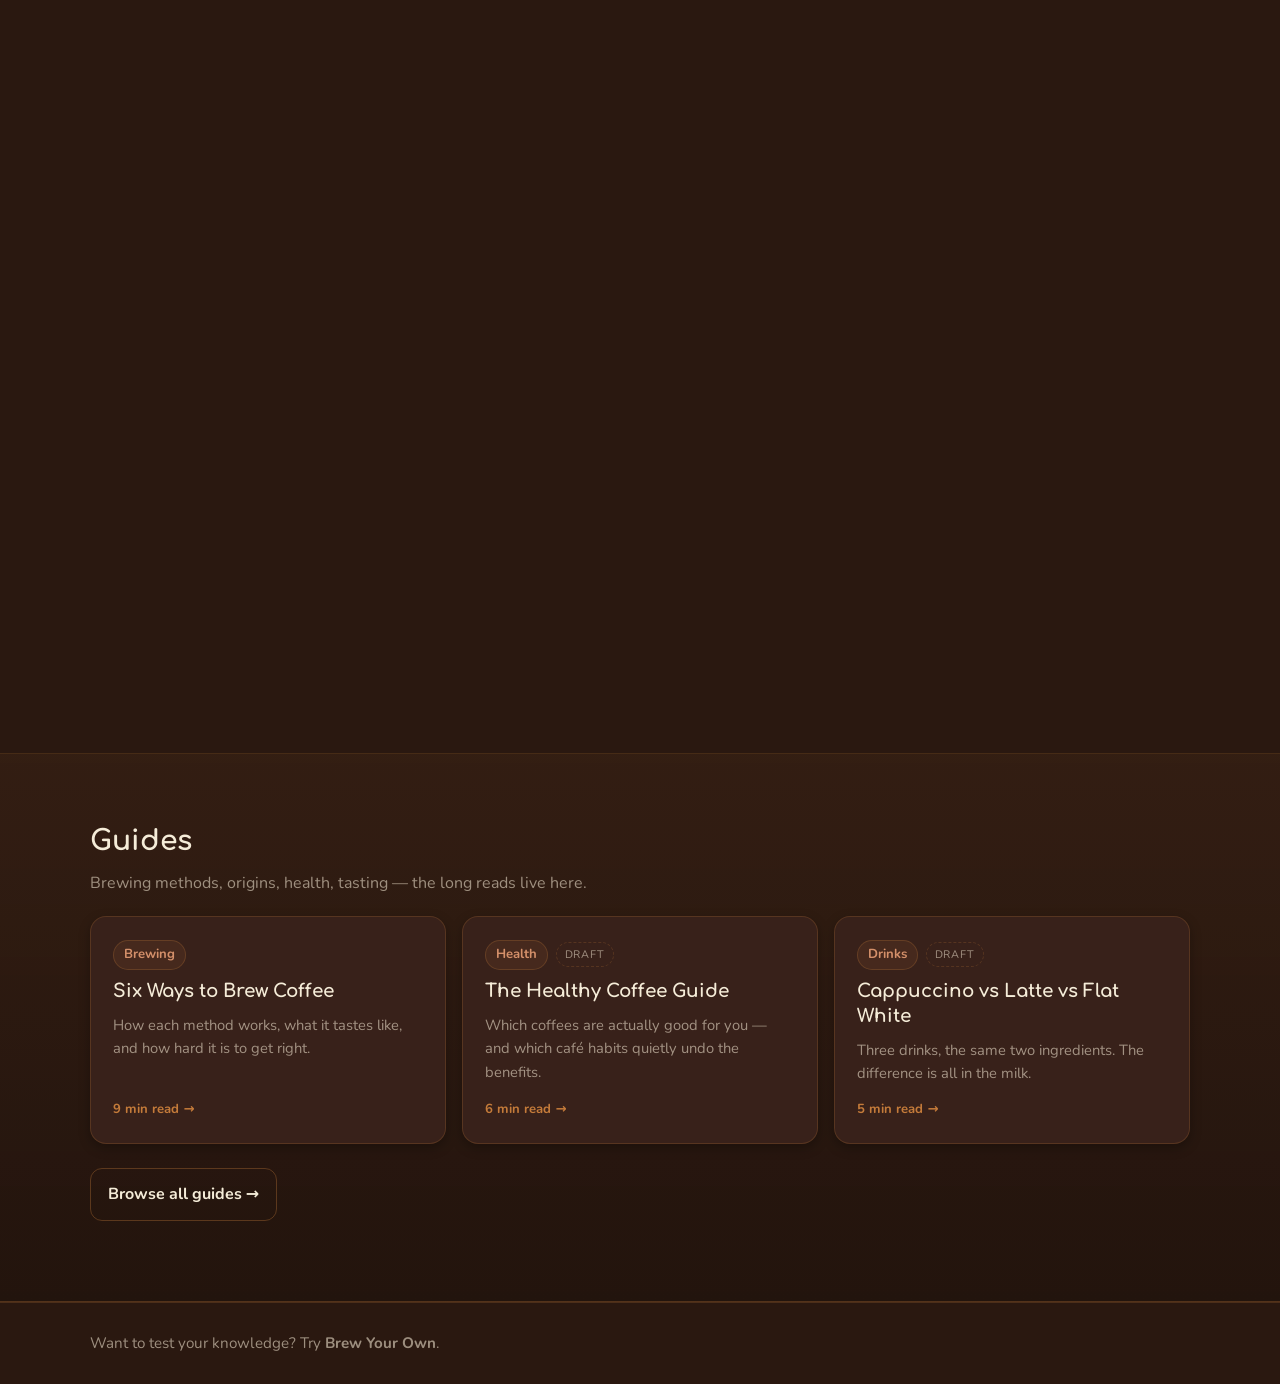
==== commit cded9db4: "Drinks: scroll down to move the cards sideways The six drink cards now sit in a single row. The sect" ====
--- a/index.html
+++ b/index.html
@@ -7,6 +7,7 @@
   <script src="articles.js" defer></script>
   <script src="main.js" defer></script>
   <script src="portal.js" defer></script>
+  <script src="hscroll.js" defer></script>
   <script src="home-guides.js" defer></script>
   <script src="quiz.js" defer></script>
   <title>All About Coffee</title>
@@ -123,91 +124,99 @@
     <!-- BEANS -->
 
     <!-- DRINKS -->
-    <section id="drinks" class="section">
-      <div class="container">
-        <div class="section-head reveal">
-          <h2>Coffee Drinks</h2>
-          <p>Six classics — what they are and what sets them apart.</p>
-        </div>
-
-        <div class="drink-grid">
-          <article class="drink-card reveal">
-            <img src="assets/drinks/espresso.jpg" alt="Espresso" loading="lazy" />
-            <div class="drink-card__overlay"></div>
-            <div class="drink-card__body">
-              <p class="drink-card__tagline">Pure. Intense. Essential.</p>
-              <h3 class="drink-card__name">Espresso</h3>
-              <p class="drink-card__desc">Hot water forced through finely-ground coffee under pressure. The foundation every café drink is built on.</p>
-              <div class="drink-card__tags">
-                <span>~2 oz</span><span>Strongest</span><span>No milk</span>
-              </div>
-            </div>
-          </article>
-
-          <article class="drink-card reveal">
-            <img src="assets/drinks/americano.jpg" alt="Americano" loading="lazy" />
-            <div class="drink-card__overlay"></div>
-            <div class="drink-card__body">
-              <p class="drink-card__tagline">Espresso, opened up.</p>
-              <h3 class="drink-card__name">Americano</h3>
-              <p class="drink-card__desc">Espresso diluted with hot water — lighter body, same bold character and depth.</p>
-              <div class="drink-card__tags">
-                <span>~8 oz</span><span>Medium</span><span>No milk</span>
-              </div>
-            </div>
-          </article>
-
-          <article class="drink-card reveal">
-            <img src="assets/drinks/latte.jpg" alt="Latte" loading="lazy" />
-            <div class="drink-card__overlay"></div>
-            <div class="drink-card__body">
-              <p class="drink-card__tagline">Silky. Mellow. Familiar.</p>
-              <h3 class="drink-card__name">Latte</h3>
-              <p class="drink-card__desc">Espresso with generous steamed milk and a thin foam cap. Smooth and approachable.</p>
-              <div class="drink-card__tags">
-                <span>~12 oz</span><span>Mild</span><span>Lots of milk</span>
-              </div>
-            </div>
-          </article>
-
-          <article class="drink-card reveal">
-            <img src="assets/drinks/cappuccino.jpg" alt="Cappuccino" loading="lazy" />
-            <div class="drink-card__overlay"></div>
-            <div class="drink-card__body">
-              <p class="drink-card__tagline">Foam, flavor, balance.</p>
-              <h3 class="drink-card__name">Cappuccino</h3>
-              <p class="drink-card__desc">Equal thirds espresso, steamed milk, and thick foam. Bolder and airier than a latte.</p>
-              <div class="drink-card__tags">
-                <span>~6 oz</span><span>Medium</span><span>Foamy</span>
-              </div>
-            </div>
-          </article>
-
-          <article class="drink-card reveal">
-            <img src="assets/drinks/mocha.jpg" alt="Mocha" loading="lazy" />
-            <div class="drink-card__overlay"></div>
-            <div class="drink-card__body">
-              <p class="drink-card__tagline">Coffee meets chocolate.</p>
-              <h3 class="drink-card__name">Mocha</h3>
-              <p class="drink-card__desc">Espresso and steamed milk enriched with chocolate syrup. Dessert in a cup.</p>
-              <div class="drink-card__tags">
-                <span>~12 oz</span><span>Sweet</span><span>Chocolate</span>
-              </div>
-            </div>
-          </article>
-
-          <article class="drink-card reveal">
-            <img src="assets/drinks/macchiato.jpg" alt="Macchiato" loading="lazy" />
-            <div class="drink-card__overlay"></div>
-            <div class="drink-card__body">
-              <p class="drink-card__tagline">Espresso, just marked.</p>
-              <h3 class="drink-card__name">Macchiato</h3>
-              <p class="drink-card__desc">A shot of espresso with just a small dollop of foam. Bold and unapologetically strong.</p>
-              <div class="drink-card__tags">
-                <span>~3 oz</span><span>Strong</span><span>Little milk</span>
-              </div>
-            </div>
-          </article>
+    <section id="drinks" class="section hscroll" data-hscroll>
+      <div class="hscroll__pin" data-hscroll-pin>
+        <div class="container">
+          <div class="section-head reveal">
+            <h2>Coffee Drinks</h2>
+            <p>Six classics — what they are and what sets them apart.</p>
+          </div>
+        </div>
+
+        <div class="hscroll__viewport" data-hscroll-viewport>
+          <div class="drink-grid hscroll__track" data-hscroll-track>
+            <article class="drink-card">
+              <img src="assets/drinks/espresso.jpg" alt="Espresso" loading="lazy" />
+              <div class="drink-card__overlay"></div>
+              <div class="drink-card__body">
+                <p class="drink-card__tagline">Pure. Intense. Essential.</p>
+                <h3 class="drink-card__name">Espresso</h3>
+                <p class="drink-card__desc">Hot water forced through finely-ground coffee under pressure. The foundation every café drink is built on.</p>
+                <div class="drink-card__tags">
+                  <span>~2 oz</span><span>Strongest</span><span>No milk</span>
+                </div>
+              </div>
+            </article>
+
+            <article class="drink-card">
+              <img src="assets/drinks/americano.jpg" alt="Americano" loading="lazy" />
+              <div class="drink-card__overlay"></div>
+              <div class="drink-card__body">
+                <p class="drink-card__tagline">Espresso, opened up.</p>
+                <h3 class="drink-card__name">Americano</h3>
+                <p class="drink-card__desc">Espresso diluted with hot water — lighter body, same bold character and depth.</p>
+                <div class="drink-card__tags">
+                  <span>~8 oz</span><span>Medium</span><span>No milk</span>
+                </div>
+              </div>
+            </article>
+
+            <article class="drink-card">
+              <img src="assets/drinks/latte.jpg" alt="Latte" loading="lazy" />
+              <div class="drink-card__overlay"></div>
+              <div class="drink-card__body">
+                <p class="drink-card__tagline">Silky. Mellow. Familiar.</p>
+                <h3 class="drink-card__name">Latte</h3>
+                <p class="drink-card__desc">Espresso with generous steamed milk and a thin foam cap. Smooth and approachable.</p>
+                <div class="drink-card__tags">
+                  <span>~12 oz</span><span>Mild</span><span>Lots of milk</span>
+                </div>
+              </div>
+            </article>
+
+            <article class="drink-card">
+              <img src="assets/drinks/cappuccino.jpg" alt="Cappuccino" loading="lazy" />
+              <div class="drink-card__overlay"></div>
+              <div class="drink-card__body">
+                <p class="drink-card__tagline">Foam, flavor, balance.</p>
+                <h3 class="drink-card__name">Cappuccino</h3>
+                <p class="drink-card__desc">Equal thirds espresso, steamed milk, and thick foam. Bolder and airier than a latte.</p>
+                <div class="drink-card__tags">
+                  <span>~6 oz</span><span>Medium</span><span>Foamy</span>
+                </div>
+              </div>
+            </article>
+
+            <article class="drink-card">
+              <img src="assets/drinks/mocha.jpg" alt="Mocha" loading="lazy" />
+              <div class="drink-card__overlay"></div>
+              <div class="drink-card__body">
+                <p class="drink-card__tagline">Coffee meets chocolate.</p>
+                <h3 class="drink-card__name">Mocha</h3>
+                <p class="drink-card__desc">Espresso and steamed milk enriched with chocolate syrup. Dessert in a cup.</p>
+                <div class="drink-card__tags">
+                  <span>~12 oz</span><span>Sweet</span><span>Chocolate</span>
+                </div>
+              </div>
+            </article>
+
+            <article class="drink-card">
+              <img src="assets/drinks/macchiato.jpg" alt="Macchiato" loading="lazy" />
+              <div class="drink-card__overlay"></div>
+              <div class="drink-card__body">
+                <p class="drink-card__tagline">Espresso, just marked.</p>
+                <h3 class="drink-card__name">Macchiato</h3>
+                <p class="drink-card__desc">A shot of espresso with just a small dollop of foam. Bold and unapologetically strong.</p>
+                <div class="drink-card__tags">
+                  <span>~3 oz</span><span>Strong</span><span>Little milk</span>
+                </div>
+              </div>
+            </article>
+          </div>
+        </div>
+
+        <div class="container">
+          <div class="hscroll__progress" aria-hidden="true"><span data-hscroll-bar></span></div>
         </div>
       </div>
     </section>
--- a/styles.css
+++ b/styles.css
@@ -719,22 +719,6 @@
   overflow: hidden;
   aspect-ratio: 3 / 4;
   box-shadow: var(--shadow);
-  /* stagger the reveal per card */
-  --stagger: 0;
-}
-
-.drink-card:nth-child(1) { --stagger: 0; }
-.drink-card:nth-child(2) { --stagger: 1; }
-.drink-card:nth-child(3) { --stagger: 2; }
-.drink-card:nth-child(4) { --stagger: 3; }
-.drink-card:nth-child(5) { --stagger: 4; }
-.drink-card:nth-child(6) { --stagger: 5; }
-
-/* Override the generic .reveal transition to add stagger */
-.drink-card.reveal {
-  transition:
-    opacity  500ms ease calc(var(--stagger) * 70ms),
-    transform 500ms ease calc(var(--stagger) * 70ms);
 }
 
 /* Photo fills the entire card */
@@ -1454,3 +1438,82 @@
   .portal__pin{ position: relative; }
   .portal__caption{ display: none; }
 }
+
+/* ==========================================================================
+   HSCROLL — scroll down, move sideways (drinks)
+   Base: a native swipeable row, which is what no-JS and reduced-motion
+   readers get. hscroll.js adds [data-hscroll-active] to pin the section and
+   drive the row from vertical scroll.
+   ========================================================================== */
+.hscroll__viewport{
+  margin-top: 1.25rem;
+  overflow-x: auto;
+  scroll-snap-type: x proximity;
+  /* line snapped cards up with the heading, not the viewport edge */
+  scroll-padding-inline: max(1.25rem, calc((100% - var(--container)) / 2));
+  scrollbar-width: none;
+}
+.hscroll__viewport::-webkit-scrollbar{ display: none; }
+
+.drink-grid.hscroll__track{
+  display: flex;
+  gap: 1rem;
+  width: max-content;
+  margin: 0;
+  /* first card starts on the heading's left edge; last ends on its right */
+  padding-inline: max(1.25rem, calc((100% - var(--container)) / 2));
+}
+
+.hscroll .drink-card{
+  flex: 0 0 auto;
+  height: min(60svh, 520px);
+  width: auto;
+  aspect-ratio: 3 / 4;
+  scroll-snap-align: start;
+}
+
+.hscroll__progress{
+  height: 2px;
+  margin-top: 1.25rem;
+  border-radius: 2px;
+  background: var(--border);
+  overflow: hidden;
+}
+.hscroll__progress span{
+  display: block;
+  height: 100%;
+  background: var(--accent);
+  transform: scaleX(0);
+  transform-origin: left;
+}
+/* The bar only means something while scroll drives the row */
+.hscroll:not([data-hscroll-active]) .hscroll__progress{ display: none; }
+
+/* ---------- Pinned mode ---------- */
+.hscroll[data-hscroll-active]{
+  position: relative;
+  padding-block: 0;           /* height is set by hscroll.js */
+}
+.hscroll[data-hscroll-active] .hscroll__pin{
+  position: sticky;
+  top: 0;
+  height: 100svh;
+  box-sizing: border-box;
+  padding-top: var(--hscroll-nav, 0px);   /* clear the sticky header */
+  display: flex;
+  flex-direction: column;
+  justify-content: center;
+  overflow: hidden;
+}
+.hscroll[data-hscroll-active] .hscroll__viewport{
+  overflow: hidden;
+  scroll-snap-type: none;
+}
+.hscroll[data-hscroll-active] .hscroll__track{ will-change: transform; }
+
+@media (max-width: 700px){
+  .hscroll .drink-card{
+    height: auto;
+    width: min(76vw, 340px);
+  }
+}
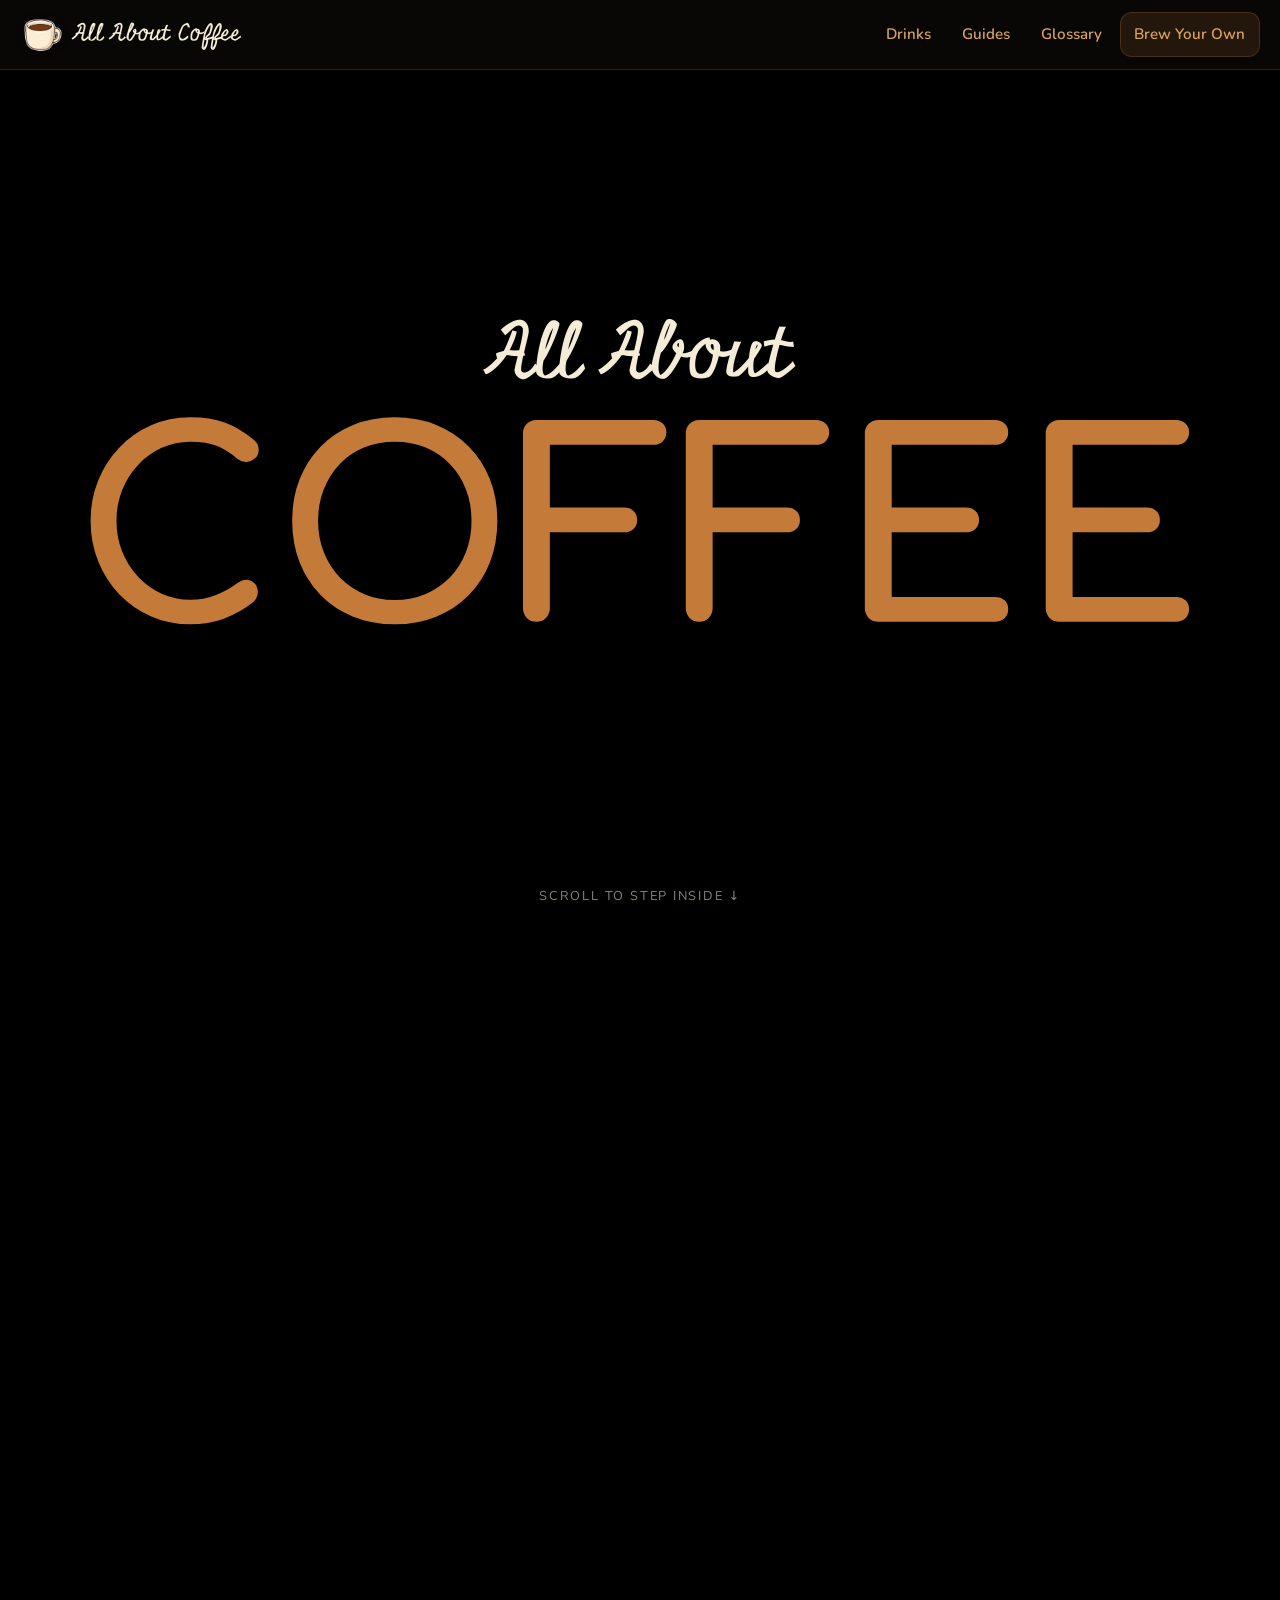
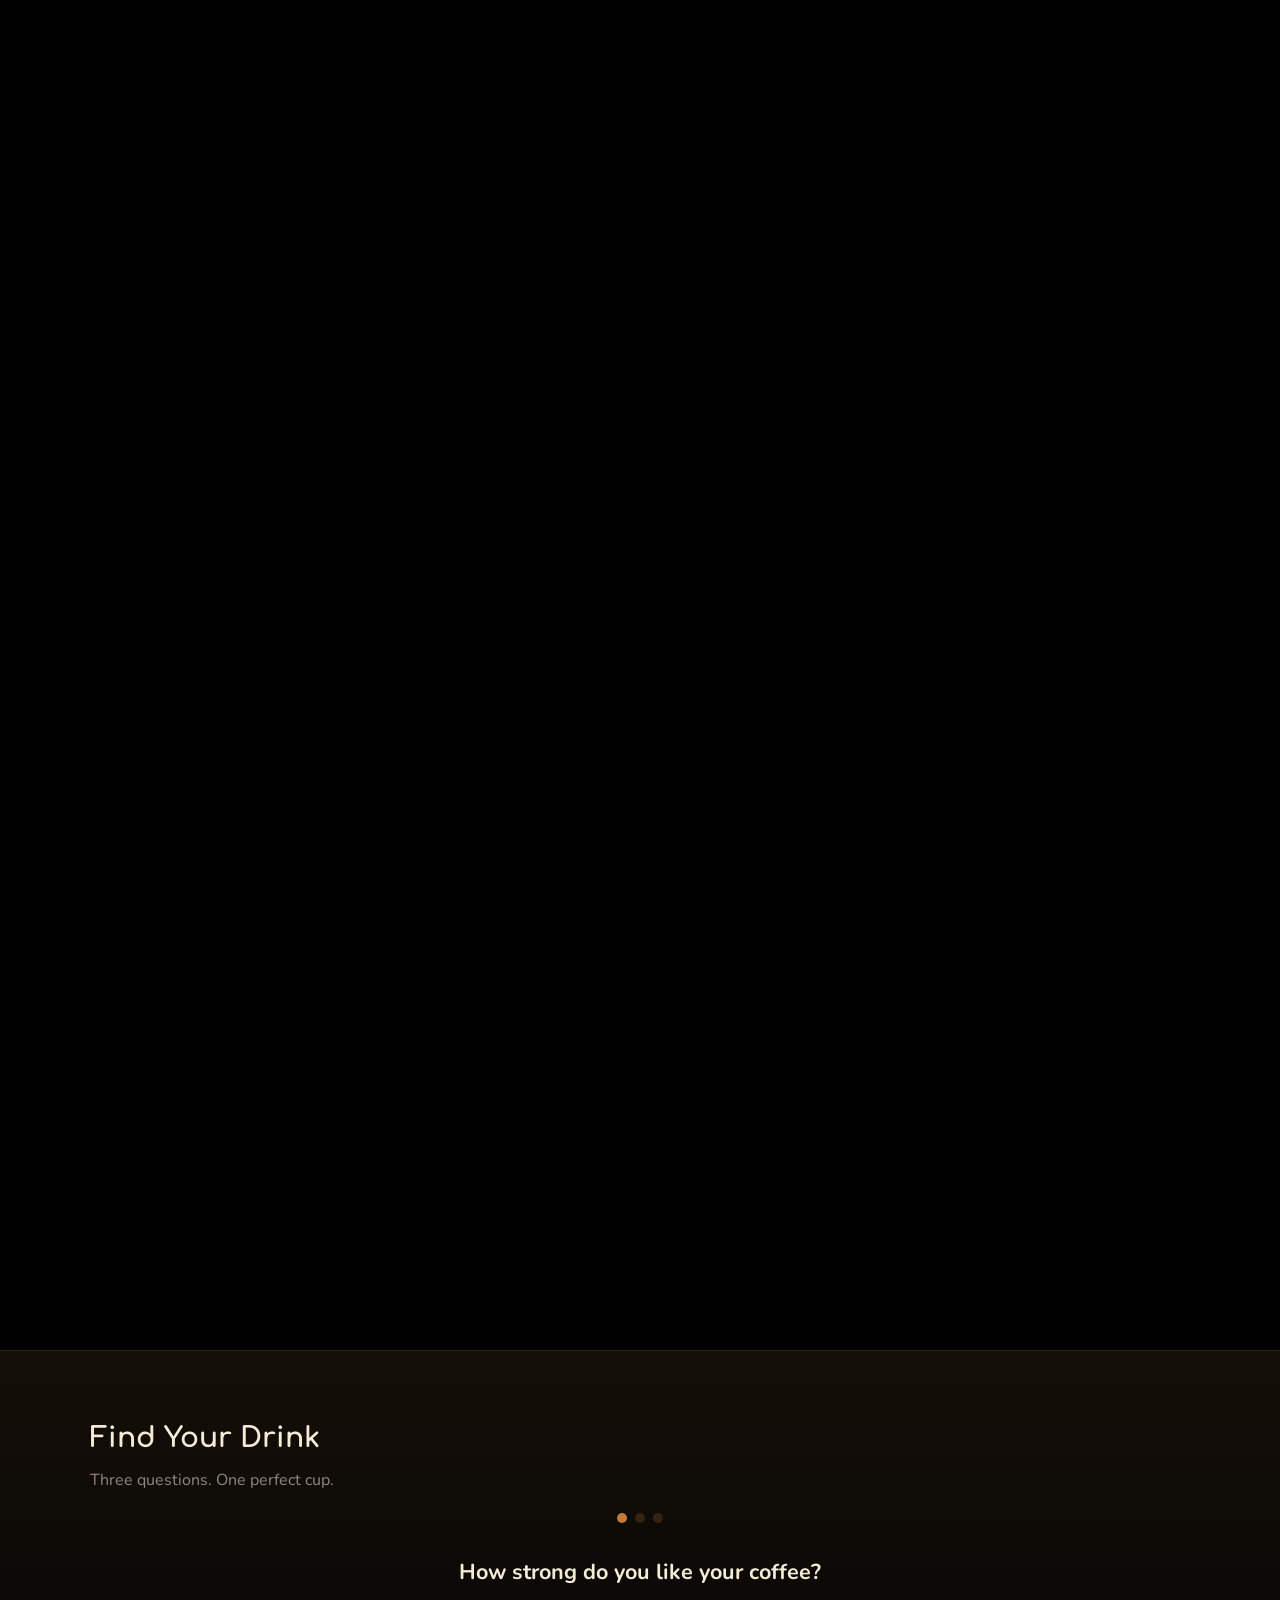
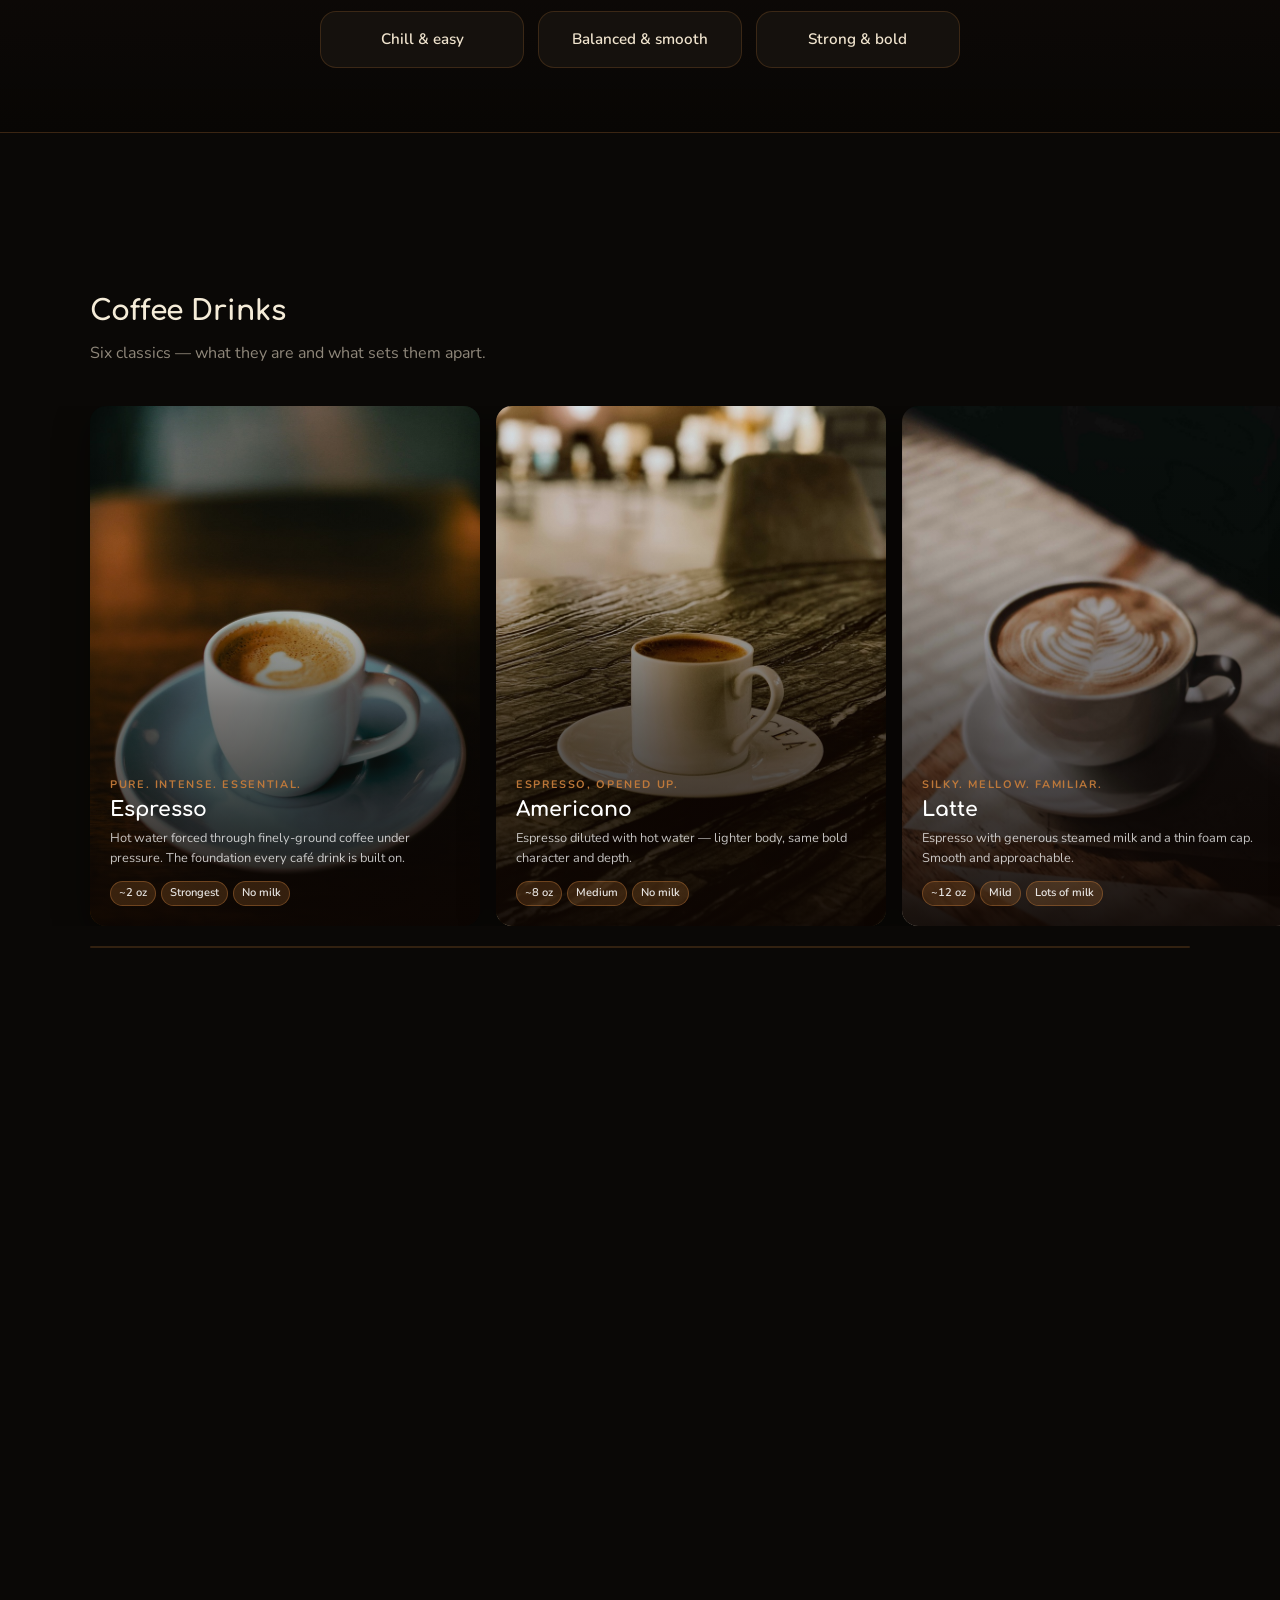
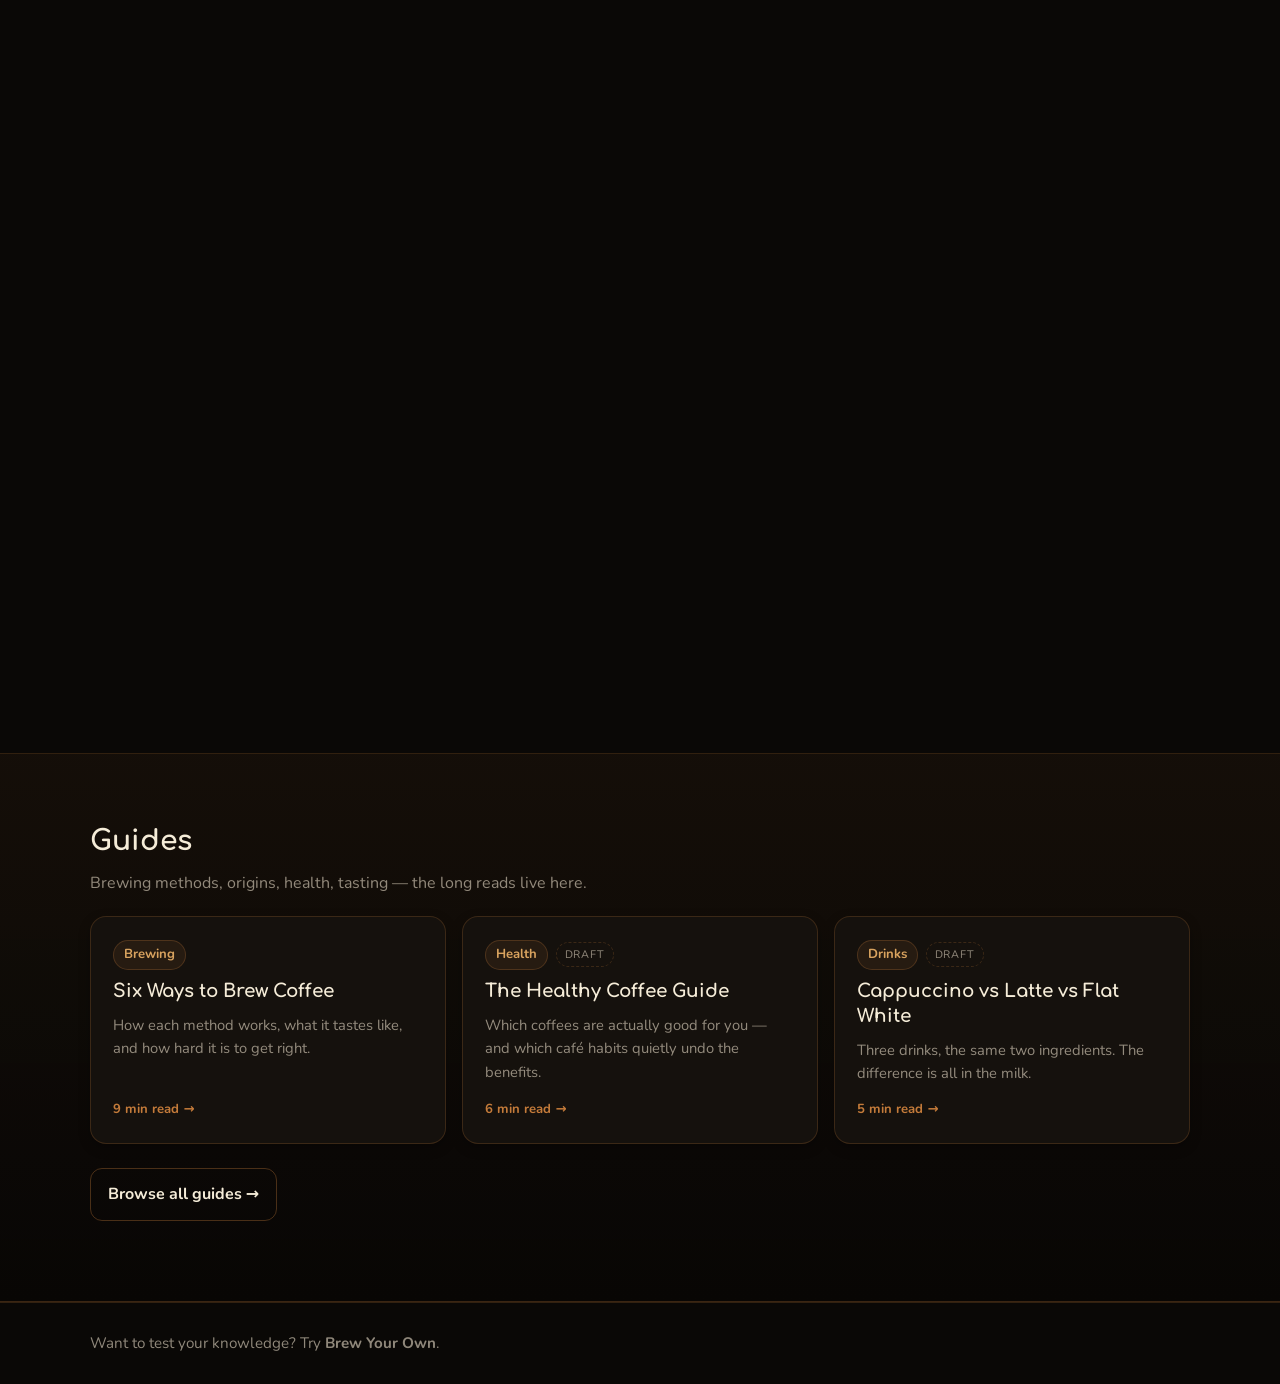
==== commit 1d513ba4: "Add coffee beans that fall as you scroll One fixed canvas behind all content (z-index -1, no pointer" ====
--- a/index.html
+++ b/index.html
@@ -6,6 +6,7 @@
   <link rel="stylesheet" href="styles.css" />
   <script src="articles.js" defer></script>
   <script src="main.js" defer></script>
+  <script src="beans.js" defer></script>
   <script src="portal.js" defer></script>
   <script src="hscroll.js" defer></script>
   <script src="home-guides.js" defer></script>
--- a/styles.css
+++ b/styles.css
@@ -4,10 +4,10 @@
   --font-heading: "Comfortaa", cursive;
   --font-body: "Nunito", system-ui, sans-serif;
 
-  /* ── Unified coffee-brown theme ── */
-  --bg: #2A1810;
-  --surface: #38211A;
-  --surface-2: #46291E;
+  /* ── Black & gold theme (from the landing portal) ── */
+  --bg: #0A0806;
+  --surface: #15110D;
+  --surface-2: #1D1812;
   --border: rgba(196, 123, 58, 0.22);
 
   --tint: rgba(196, 123, 58, 0.08);
@@ -19,7 +19,7 @@
   --muted: rgba(240, 228, 206, 0.58);
 
   --coffee-900: #F5ECD8;
-  --coffee-700: #D4906A;
+  --coffee-700: #D9A35F;   /* light gold for links/nav (was peach-brown) */
 
   --accent: #C47B3A;
 
@@ -60,7 +60,7 @@
   top: 0;
   z-index: 50;
 
-  background: rgba(26, 12, 6, 0.90);
+  background: rgba(10, 8, 6, 0.86);
   -webkit-backdrop-filter: blur(12px);
   backdrop-filter: blur(12px);
   border-bottom: 1px solid var(--border);
@@ -282,9 +282,9 @@
 .brew-hero {
   background:
     linear-gradient(135deg,
-      rgba(22, 10, 4, 0.97) 0%,
-      rgba(55, 30, 16, 0.94) 55%,
-      rgba(38, 22, 12, 0.96) 100%
+      rgba(0, 0, 0, 0.94) 0%,
+      rgba(14, 11, 8, 0.90) 55%,
+      rgba(0, 0, 0, 0.94) 100%
     ),
     url('./assets/coffee-beans-bg.jpg');
   background-size: cover;
@@ -1028,7 +1028,7 @@
 .guide-filter.is-active{
   background: var(--accent);
   border-color: var(--accent);
-  color: #2A1810;
+  color: var(--bg);
   font-weight: 700;
 }
 .guide-search input{
@@ -1517,3 +1517,15 @@
     width: min(76vw, 340px);
   }
 }
+
+/* ---------- Falling beans (beans.js) ----------
+   Fixed behind everything: z-index -1 paints above the page background but
+   below all content, so beans pass behind text and under opaque surfaces. */
+.bean-rain{
+  position: fixed;
+  inset: 0;
+  width: 100%;
+  height: 100%;
+  z-index: -1;
+  pointer-events: none;
+}
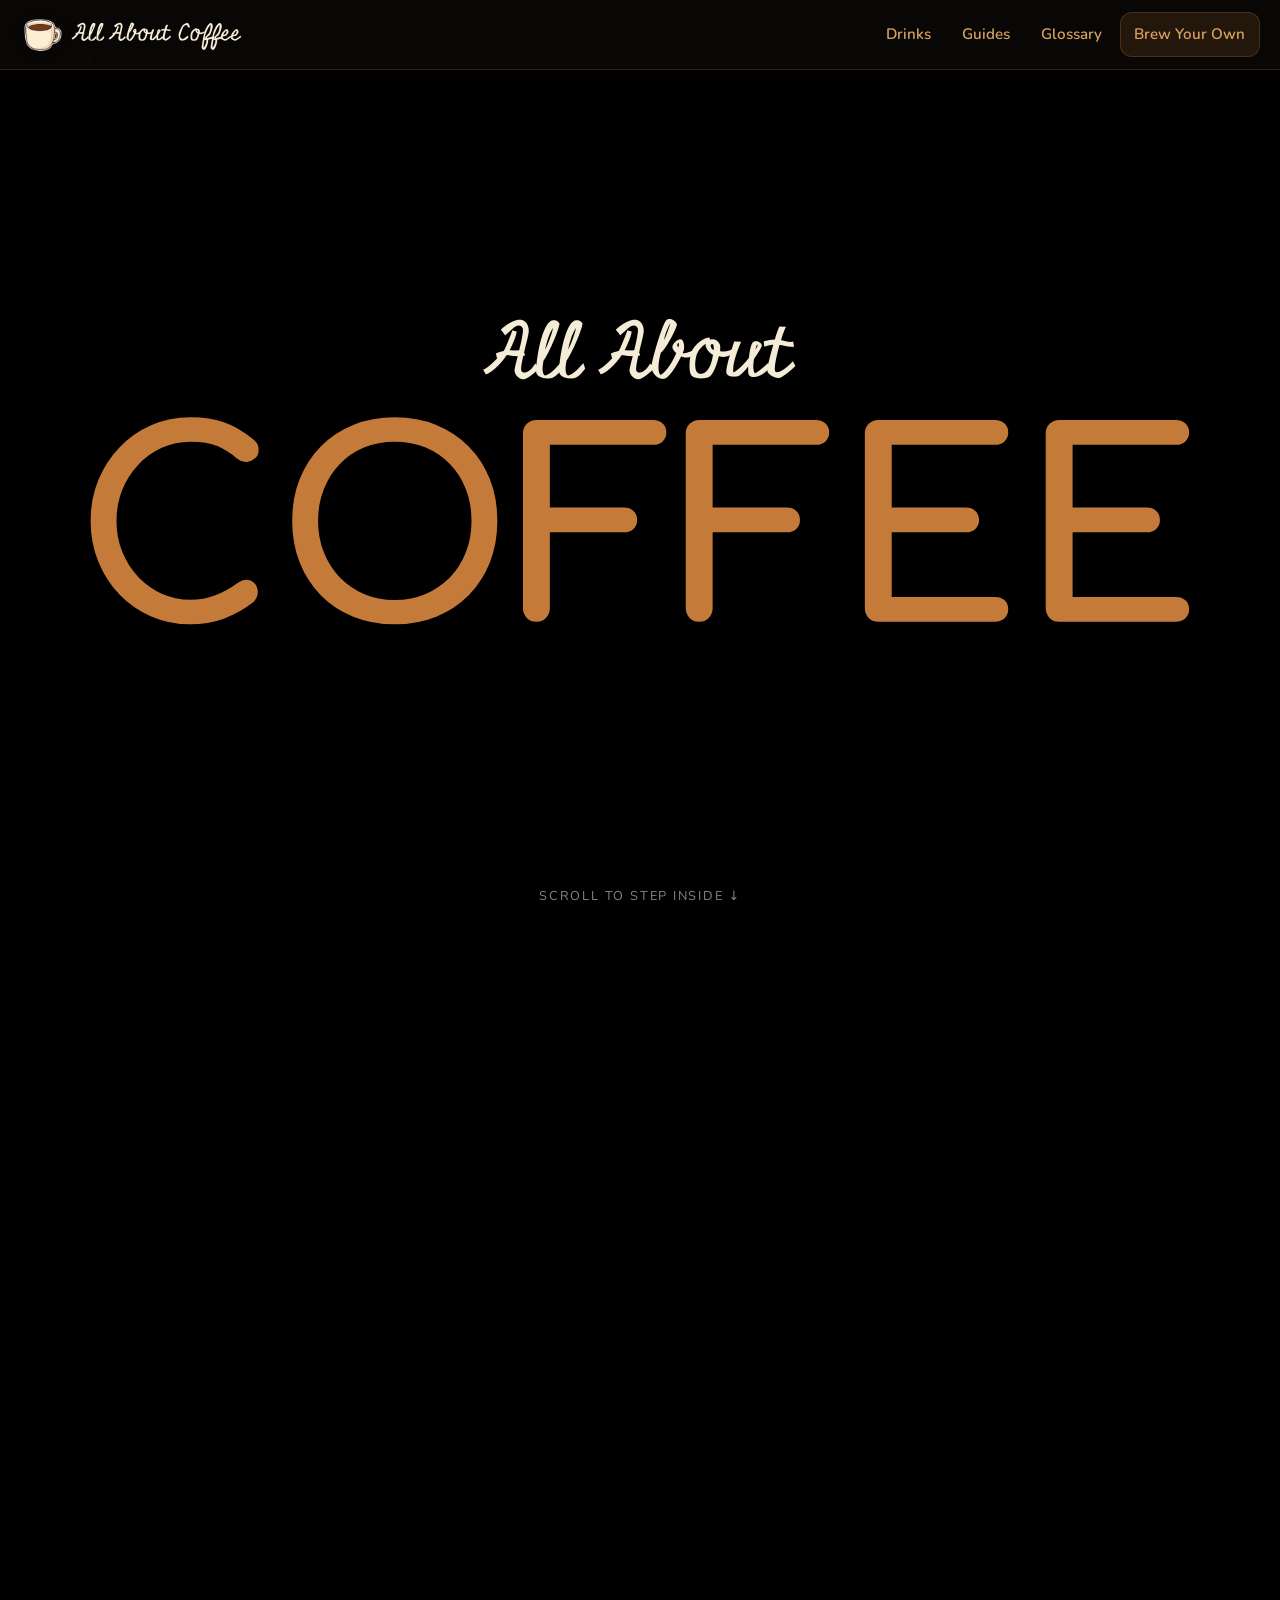
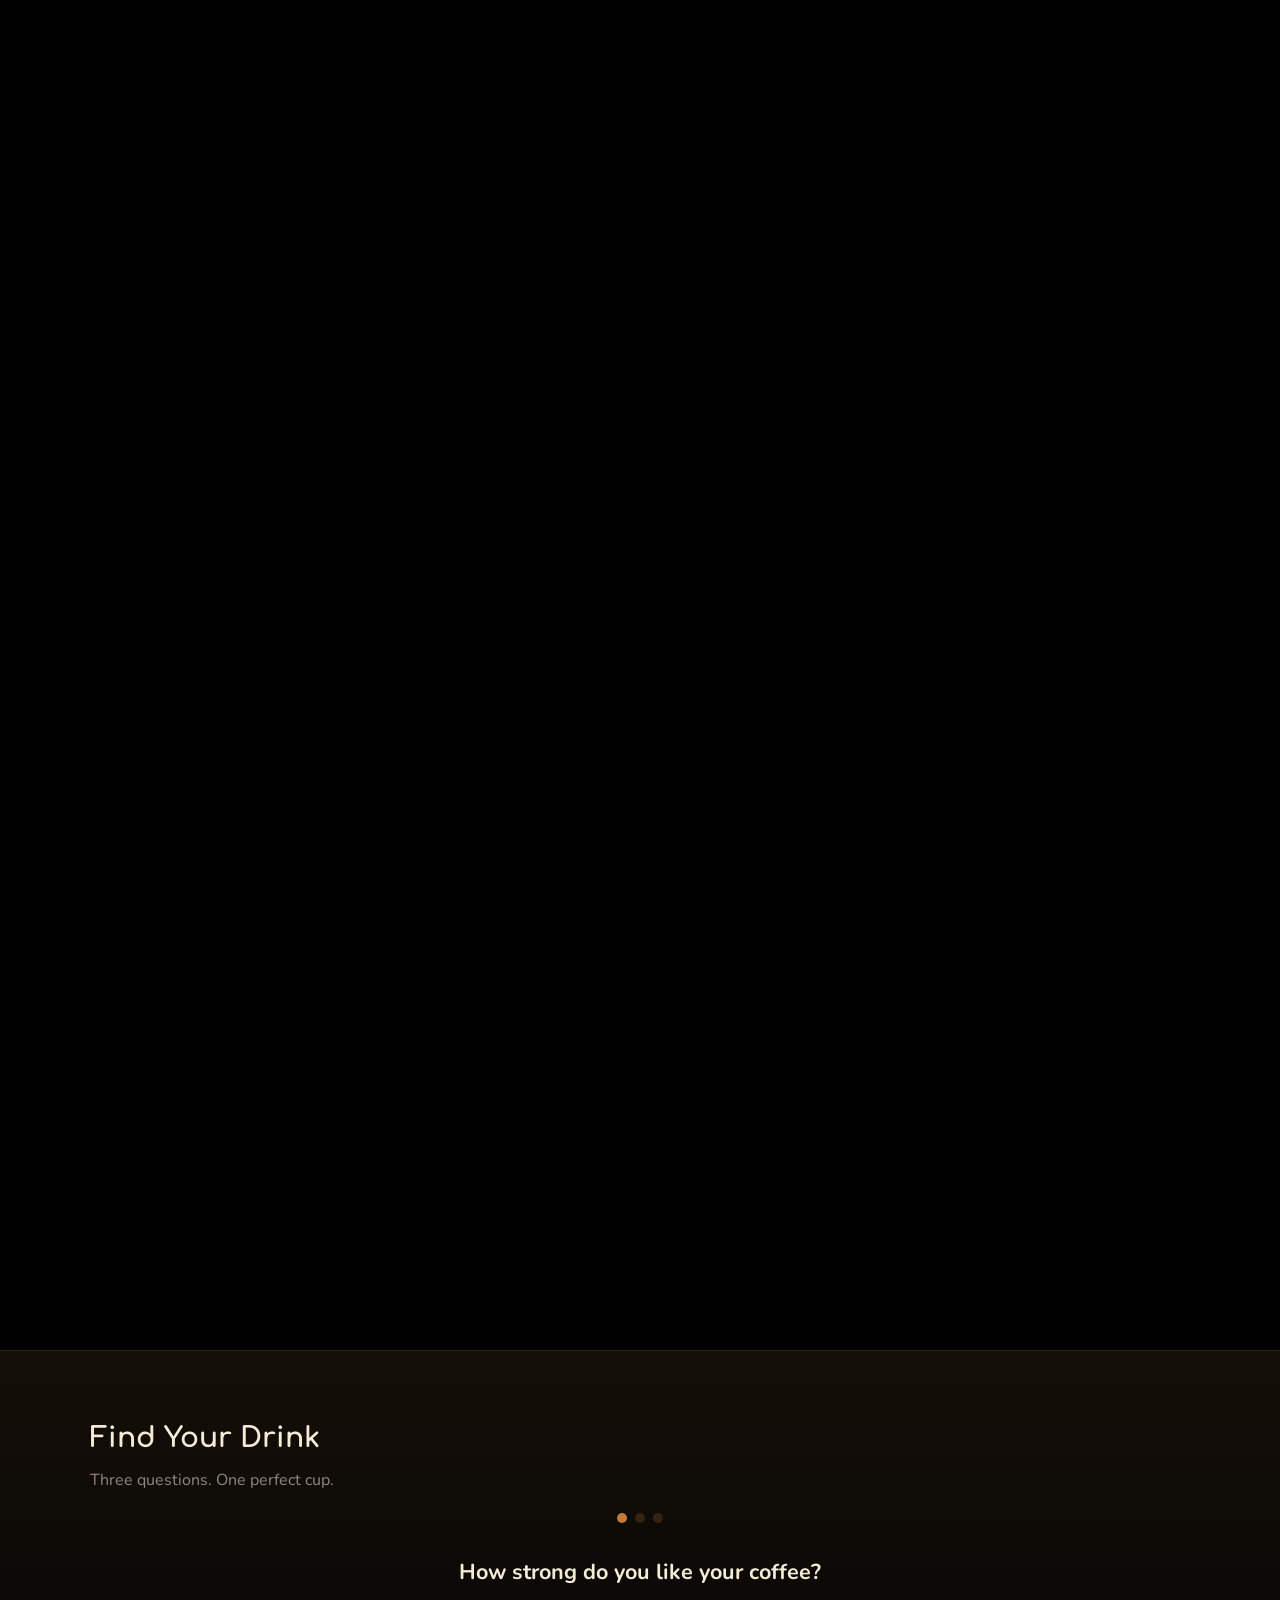
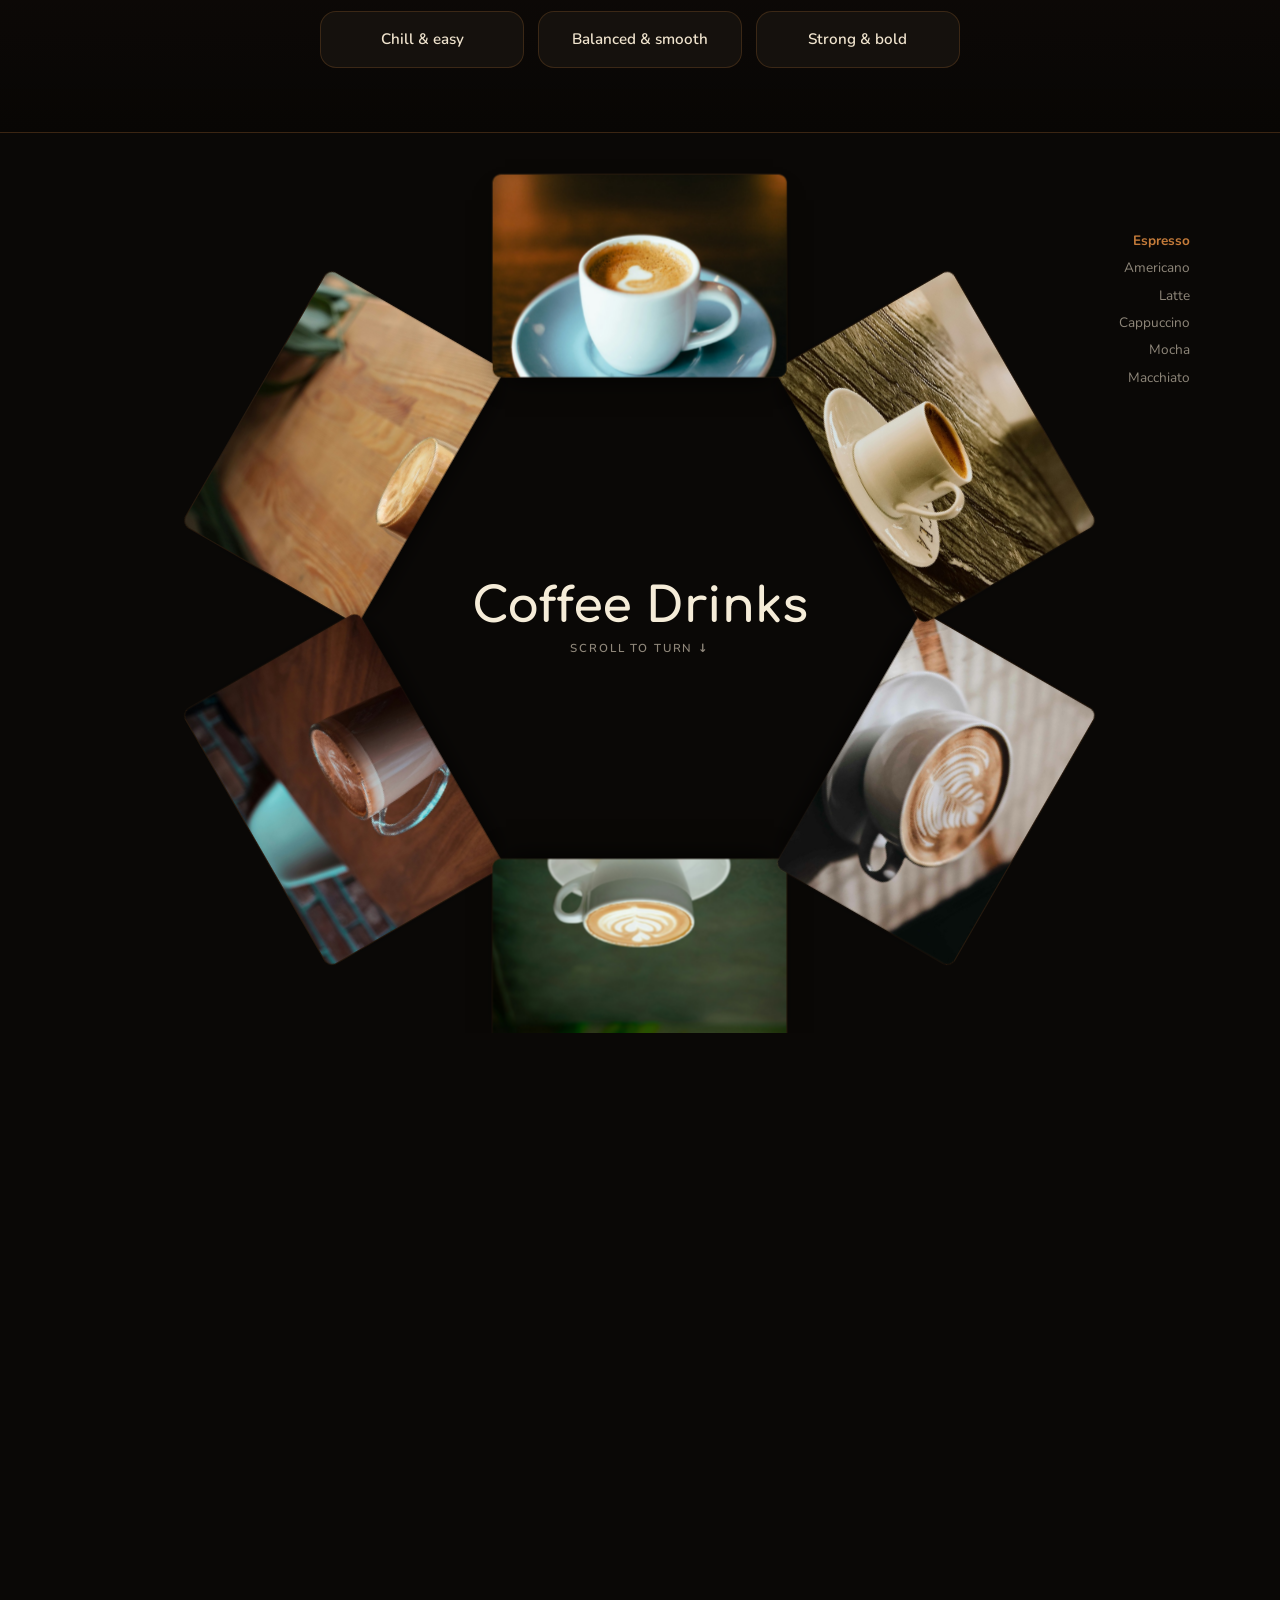
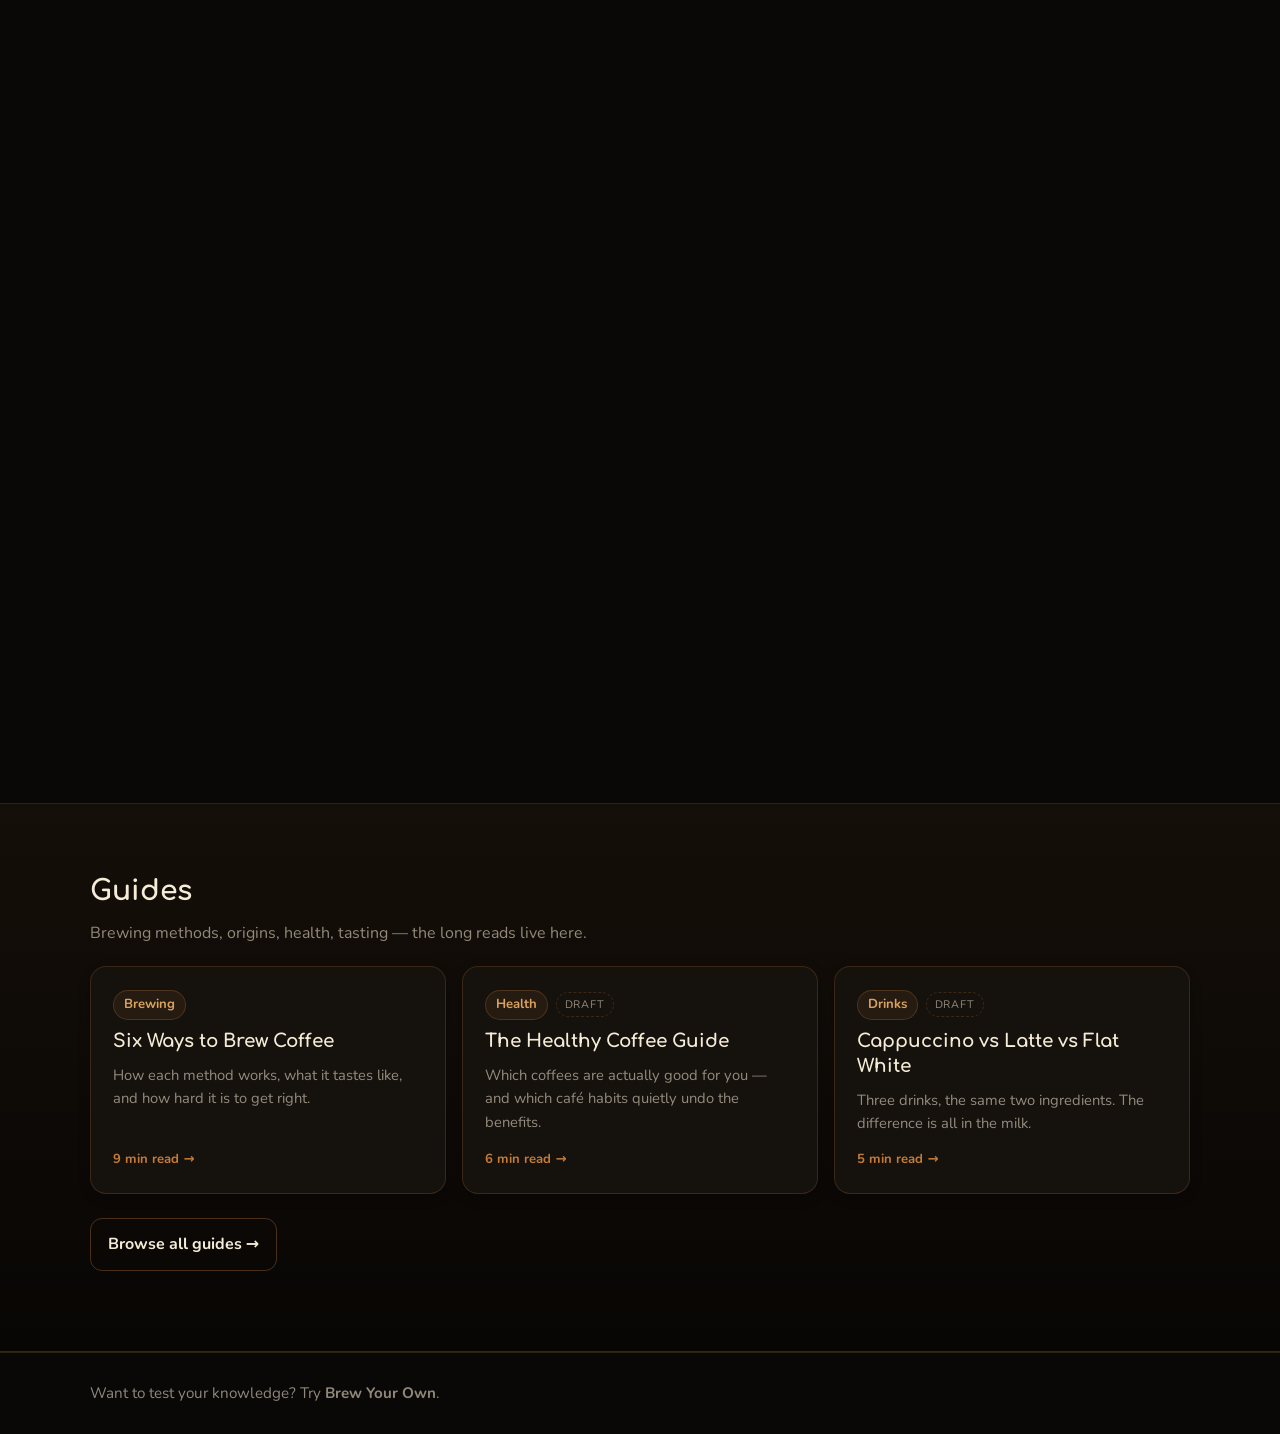
==== commit 34d50148: "Drinks: replace the sideways scroll with a ring that opens into a drum Ported from the WorksWheel co" ====
--- a/index.html
+++ b/index.html
@@ -8,7 +8,7 @@
   <script src="main.js" defer></script>
   <script src="beans.js" defer></script>
   <script src="portal.js" defer></script>
-  <script src="hscroll.js" defer></script>
+  <script src="wheel.js" defer></script>
   <script src="home-guides.js" defer></script>
   <script src="quiz.js" defer></script>
   <title>All About Coffee</title>
@@ -125,8 +125,8 @@
     <!-- BEANS -->
 
     <!-- DRINKS -->
-    <section id="drinks" class="section hscroll" data-hscroll>
-      <div class="hscroll__pin" data-hscroll-pin>
+    <section id="drinks" class="section wheel" data-wheel>
+      <div class="wheel__pin" data-wheel-pin>
         <div class="container">
           <div class="section-head reveal">
             <h2>Coffee Drinks</h2>
@@ -134,9 +134,11 @@
           </div>
         </div>
 
-        <div class="hscroll__viewport" data-hscroll-viewport>
-          <div class="drink-grid hscroll__track" data-hscroll-track>
-            <article class="drink-card">
+        <!-- Without JS (or with reduced motion) this is the plain card grid;
+             wheel.js turns it into the ring / drum. -->
+        <div class="wheel__stage" data-wheel-stage>
+          <div class="drink-grid wheel__drum" data-wheel-drum>
+            <article class="drink-card wheel__card" data-wheel-card>
               <img src="assets/drinks/espresso.jpg" alt="Espresso" loading="lazy" />
               <div class="drink-card__overlay"></div>
               <div class="drink-card__body">
@@ -149,7 +151,7 @@
               </div>
             </article>
 
-            <article class="drink-card">
+            <article class="drink-card wheel__card" data-wheel-card>
               <img src="assets/drinks/americano.jpg" alt="Americano" loading="lazy" />
               <div class="drink-card__overlay"></div>
               <div class="drink-card__body">
@@ -162,7 +164,7 @@
               </div>
             </article>
 
-            <article class="drink-card">
+            <article class="drink-card wheel__card" data-wheel-card>
               <img src="assets/drinks/latte.jpg" alt="Latte" loading="lazy" />
               <div class="drink-card__overlay"></div>
               <div class="drink-card__body">
@@ -175,7 +177,7 @@
               </div>
             </article>
 
-            <article class="drink-card">
+            <article class="drink-card wheel__card" data-wheel-card>
               <img src="assets/drinks/cappuccino.jpg" alt="Cappuccino" loading="lazy" />
               <div class="drink-card__overlay"></div>
               <div class="drink-card__body">
@@ -188,7 +190,7 @@
               </div>
             </article>
 
-            <article class="drink-card">
+            <article class="drink-card wheel__card" data-wheel-card>
               <img src="assets/drinks/mocha.jpg" alt="Mocha" loading="lazy" />
               <div class="drink-card__overlay"></div>
               <div class="drink-card__body">
@@ -201,7 +203,7 @@
               </div>
             </article>
 
-            <article class="drink-card">
+            <article class="drink-card wheel__card" data-wheel-card>
               <img src="assets/drinks/macchiato.jpg" alt="Macchiato" loading="lazy" />
               <div class="drink-card__overlay"></div>
               <div class="drink-card__body">
@@ -214,10 +216,13 @@
               </div>
             </article>
           </div>
-        </div>
-
-        <div class="container">
-          <div class="hscroll__progress" aria-hidden="true"><span data-hscroll-bar></span></div>
+
+          <p class="wheel__label" data-wheel-label aria-hidden="true">
+            Coffee Drinks
+            <span class="wheel__hint">Scroll to turn &darr;</span>
+          </p>
+          <div class="wheel__title" data-wheel-title aria-hidden="true"></div>
+          <ol class="wheel__index" data-wheel-index aria-label="Jump to a drink"></ol>
         </div>
       </div>
     </section>
--- a/styles.css
+++ b/styles.css
@@ -1440,82 +1440,188 @@
 }
 
 /* ==========================================================================
-   HSCROLL — scroll down, move sideways (drinks)
-   Base: a native swipeable row, which is what no-JS and reduced-motion
-   readers get. hscroll.js adds [data-hscroll-active] to pin the section and
-   drive the row from vertical scroll.
+   WHEEL — the drinks as a ring that opens into a turning drum (wheel.js)
+   Base: the ordinary card grid, which is what no-JS and reduced-motion
+   readers get. wheel.js adds [data-wheel-active] to pin the section and
+   switch on the 3D stage.
    ========================================================================== */
-.hscroll__viewport{
-  margin-top: 1.25rem;
-  overflow-x: auto;
-  scroll-snap-type: x proximity;
-  /* line snapped cards up with the heading, not the viewport edge */
-  scroll-padding-inline: max(1.25rem, calc((100% - var(--container)) / 2));
-  scrollbar-width: none;
-}
-.hscroll__viewport::-webkit-scrollbar{ display: none; }
-
-.drink-grid.hscroll__track{
-  display: flex;
-  gap: 1rem;
-  width: max-content;
-  margin: 0;
-  /* first card starts on the heading's left edge; last ends on its right */
-  padding-inline: max(1.25rem, calc((100% - var(--container)) / 2));
-}
-
-.hscroll .drink-card{
-  flex: 0 0 auto;
-  height: min(60svh, 520px);
-  width: auto;
-  aspect-ratio: 3 / 4;
-  scroll-snap-align: start;
-}
-
-.hscroll__progress{
-  height: 2px;
-  margin-top: 1.25rem;
-  border-radius: 2px;
-  background: var(--border);
-  overflow: hidden;
-}
-.hscroll__progress span{
-  display: block;
-  height: 100%;
-  background: var(--accent);
-  transform: scaleX(0);
-  transform-origin: left;
-}
-/* The bar only means something while scroll drives the row */
-.hscroll:not([data-hscroll-active]) .hscroll__progress{ display: none; }
-
-/* ---------- Pinned mode ---------- */
-.hscroll[data-hscroll-active]{
+.wheel__label,
+.wheel__title,
+.wheel__index{ display: none; }
+
+.wheel[data-wheel-active]{
   position: relative;
-  padding-block: 0;           /* height is set by hscroll.js */
-}
-.hscroll[data-hscroll-active] .hscroll__pin{
+  padding-block: 0;                      /* height is set by wheel.js */
+}
+.wheel[data-wheel-active] .wheel__pin{
   position: sticky;
   top: 0;
   height: 100svh;
   box-sizing: border-box;
-  padding-top: var(--hscroll-nav, 0px);   /* clear the sticky header */
-  display: flex;
-  flex-direction: column;
-  justify-content: center;
+  padding-top: var(--wheel-nav, 0px);    /* clear the sticky header */
   overflow: hidden;
 }
-.hscroll[data-hscroll-active] .hscroll__viewport{
+/* The ring label takes over from the heading; keep the h2 for readers. */
+.wheel[data-wheel-active] .section-head{
+  position: absolute;
+  width: 1px; height: 1px;
   overflow: hidden;
-  scroll-snap-type: none;
-}
-.hscroll[data-hscroll-active] .hscroll__track{ will-change: transform; }
-
+  clip: rect(0 0 0 0);
+  white-space: nowrap;
+}
+
+.wheel[data-wheel-active] .wheel__stage{
+  position: relative;
+  height: 100%;
+  --wheel-cy: 50%;
+}
+.wheel[data-wheel-active] .wheel__drum{
+  display: block;
+  position: absolute;
+  left: 50%;
+  top: var(--wheel-cy);
+  width: 0;
+  height: 0;
+  margin: 0;
+  transform-style: preserve-3d;
+  z-index: 1;
+}
+.wheel[data-wheel-active] .wheel__card{
+  position: absolute;
+  aspect-ratio: auto;                    /* size comes from wheel.js */
+  border-radius: 12px;
+  backface-visibility: hidden;
+  box-shadow: 0 18px 40px -18px rgba(0, 0, 0, 0.9), 0 0 0 1px var(--border);
+  will-change: transform, opacity;
+}
+.wheel[data-wheel-active] .drink-card__overlay{ display: none; }
+/* Card text moves to the panel beside the drum, but stays in each card for
+   screen readers, which get every drink rather than just the front one. */
+.wheel[data-wheel-active] .drink-card__body{
+  position: absolute;
+  width: 1px; height: 1px;
+  overflow: hidden;
+  clip: rect(0 0 0 0);
+  white-space: nowrap;
+  padding: 0;
+}
+
+/* Ring label, centred on the drum */
+.wheel[data-wheel-active] .wheel__label{
+  display: grid;
+  justify-items: center;
+  gap: 0.6rem;
+  position: absolute;
+  left: 50%;
+  top: var(--wheel-cy);
+  width: var(--wheel-ring-inner, 60%);
+  transform: translate(-50%, -50%);
+  margin: 0;
+  text-wrap: balance;
+  font-family: var(--font-heading);
+  font-weight: 700;
+  font-size: var(--wheel-label-size, 32px);
+  line-height: 1.05;
+  color: var(--coffee-900);
+  text-align: center;
+  pointer-events: none;
+  z-index: 2;
+}
+.wheel__hint{
+  font-family: var(--font-body);
+  font-weight: 600;
+  font-size: 0.72rem;
+  letter-spacing: 0.16em;
+  text-transform: uppercase;
+  color: var(--muted);
+}
+
+/* The front drink's details, beside the drum */
+.wheel[data-wheel-active] .wheel__title{
+  display: block;
+  position: absolute;
+  left: max(1.25rem, calc((100% - var(--container)) / 2));
+  top: var(--wheel-cy);
+  transform: translateY(-50%);
+  max-width: min(var(--wheel-title-max, 300px), 30ch);
+  opacity: 0;
+  pointer-events: none;
+  z-index: 3;
+}
+.wheel__tagline{
+  margin: 0 0 0.4rem;
+  font-size: 0.7rem;
+  font-weight: 700;
+  letter-spacing: 0.16em;
+  text-transform: uppercase;
+  color: var(--accent);
+}
+.wheel__name{
+  margin: 0 0 0.75rem;
+  font-family: var(--font-heading);
+  font-size: clamp(1.6rem, 3vw, 2.4rem);
+  line-height: 1.05;
+  color: var(--coffee-900);
+}
+.wheel__desc{
+  margin: 0 0 1rem;
+  font-size: 0.95rem;
+  line-height: 1.6;
+  color: var(--muted);
+}
+.wheel__tags{ display: flex; flex-wrap: wrap; gap: 0.35rem; }
+.wheel__tags span{
+  padding: 0.18rem 0.6rem;
+  border-radius: 999px;
+  border: 1px solid rgba(196, 123, 58, 0.4);
+  background: rgba(196, 123, 58, 0.12);
+  font-size: 0.72rem;
+  font-weight: 600;
+  color: var(--text);
+}
+
+/* Index down the right */
+.wheel[data-wheel-active] .wheel__index{
+  display: block;
+  position: absolute;
+  right: max(1.25rem, calc((100% - var(--container)) / 2));
+  top: 1.5rem;
+  margin: 0;
+  padding: 0;
+  list-style: none;
+  text-align: right;
+  z-index: 3;
+}
+.wheel__index button{
+  background: none;
+  border: 0;
+  padding: 0.12rem 0;
+  font: inherit;
+  font-size: 0.85rem;
+  color: var(--muted);
+  cursor: pointer;
+  transition: color 180ms ease;
+}
+.wheel__index button:hover{ color: var(--text); }
+.wheel__index button.is-active{ color: var(--accent); font-weight: 700; }
+.wheel__index button:focus-visible{ outline: 2px solid var(--accent); outline-offset: 3px; border-radius: 4px; }
+
+/* Narrow: drum sits higher, details go underneath over a scrim, no index */
 @media (max-width: 700px){
-  .hscroll .drink-card{
-    height: auto;
-    width: min(76vw, 340px);
+  .wheel[data-wheel-active] .wheel__stage{ --wheel-cy: 40%; }
+  .wheel[data-wheel-active] .wheel__title{
+    left: 0;
+    right: 0;
+    top: auto;
+    bottom: 0;
+    transform: none;
+    max-width: none;
+    padding: 3rem 1.25rem 1.5rem;
+    background: linear-gradient(to top, var(--bg) 62%, transparent);
   }
+  .wheel__name{ font-size: 1.6rem; margin-bottom: 0.5rem; }
+  .wheel__desc{ font-size: 0.88rem; margin-bottom: 0.75rem; }
+  .wheel[data-wheel-active] .wheel__index{ display: none; }
 }
 
 /* ---------- Falling beans (beans.js) ----------
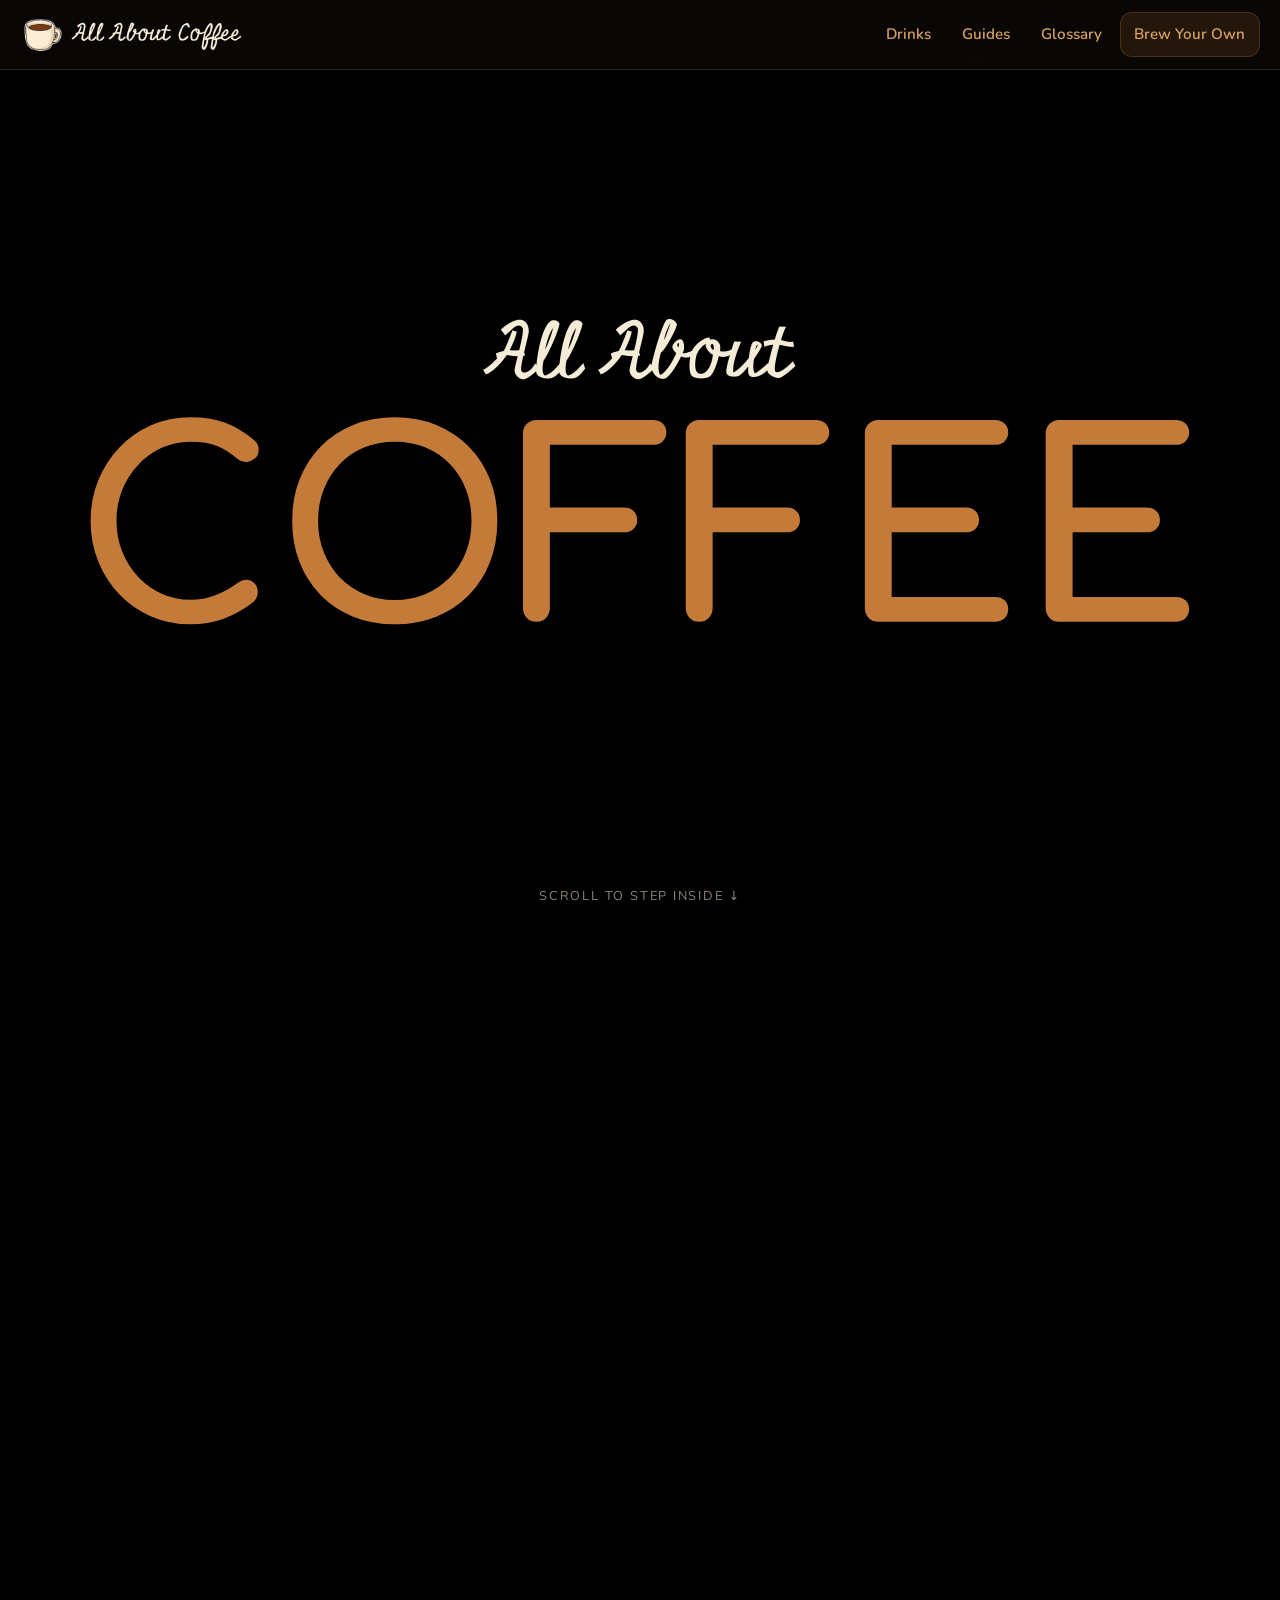
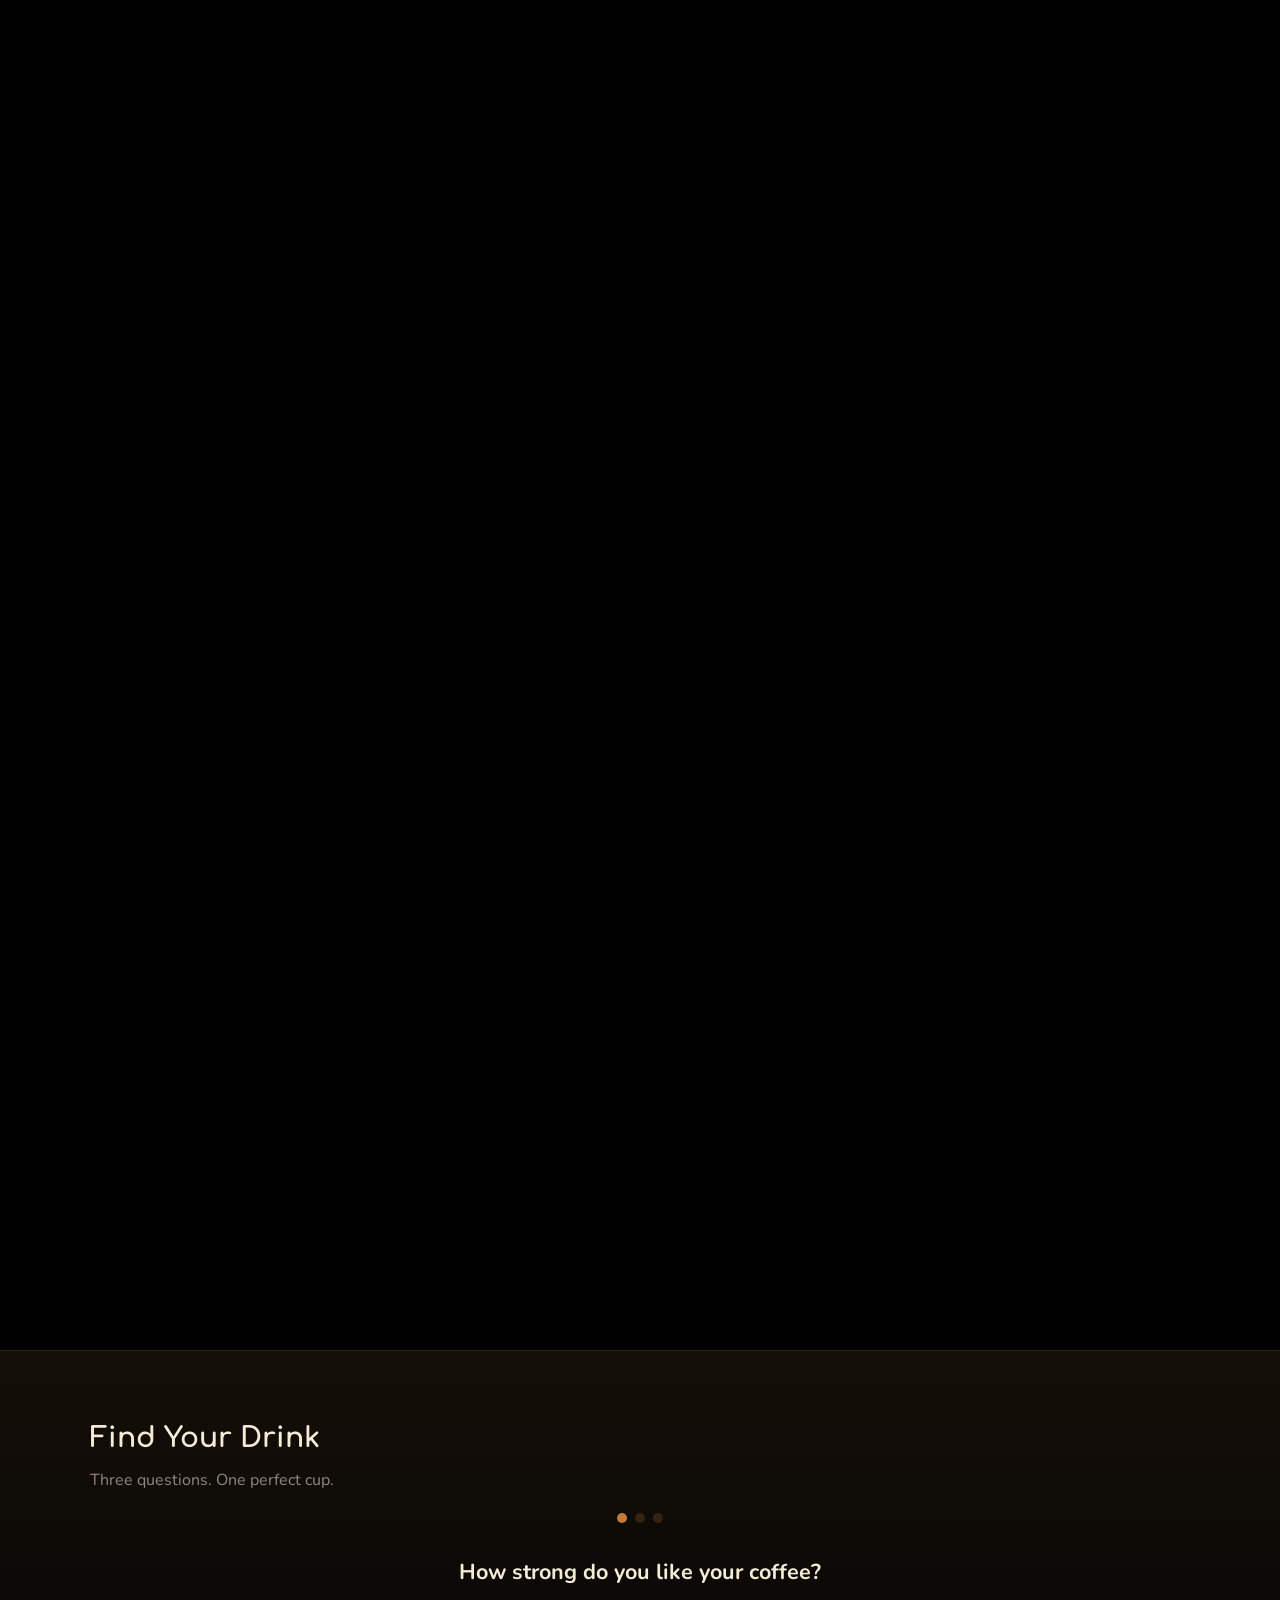
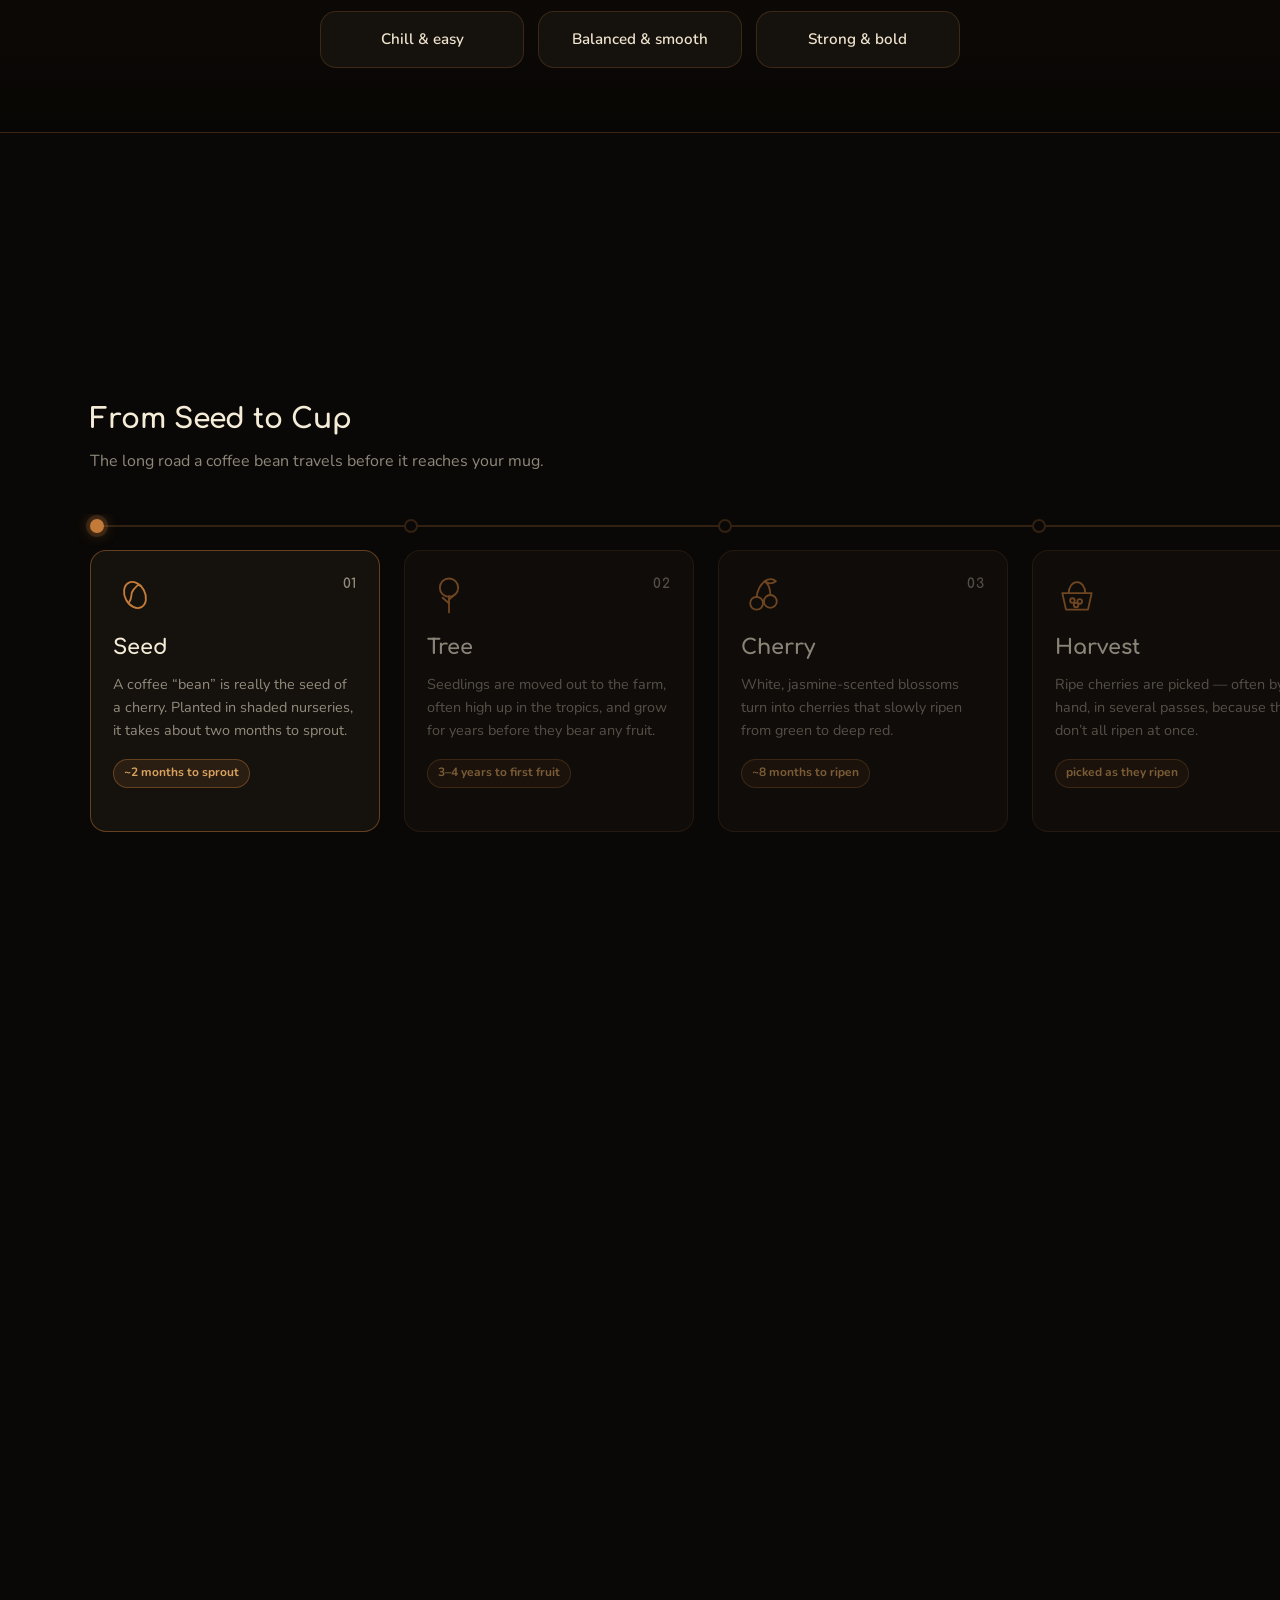
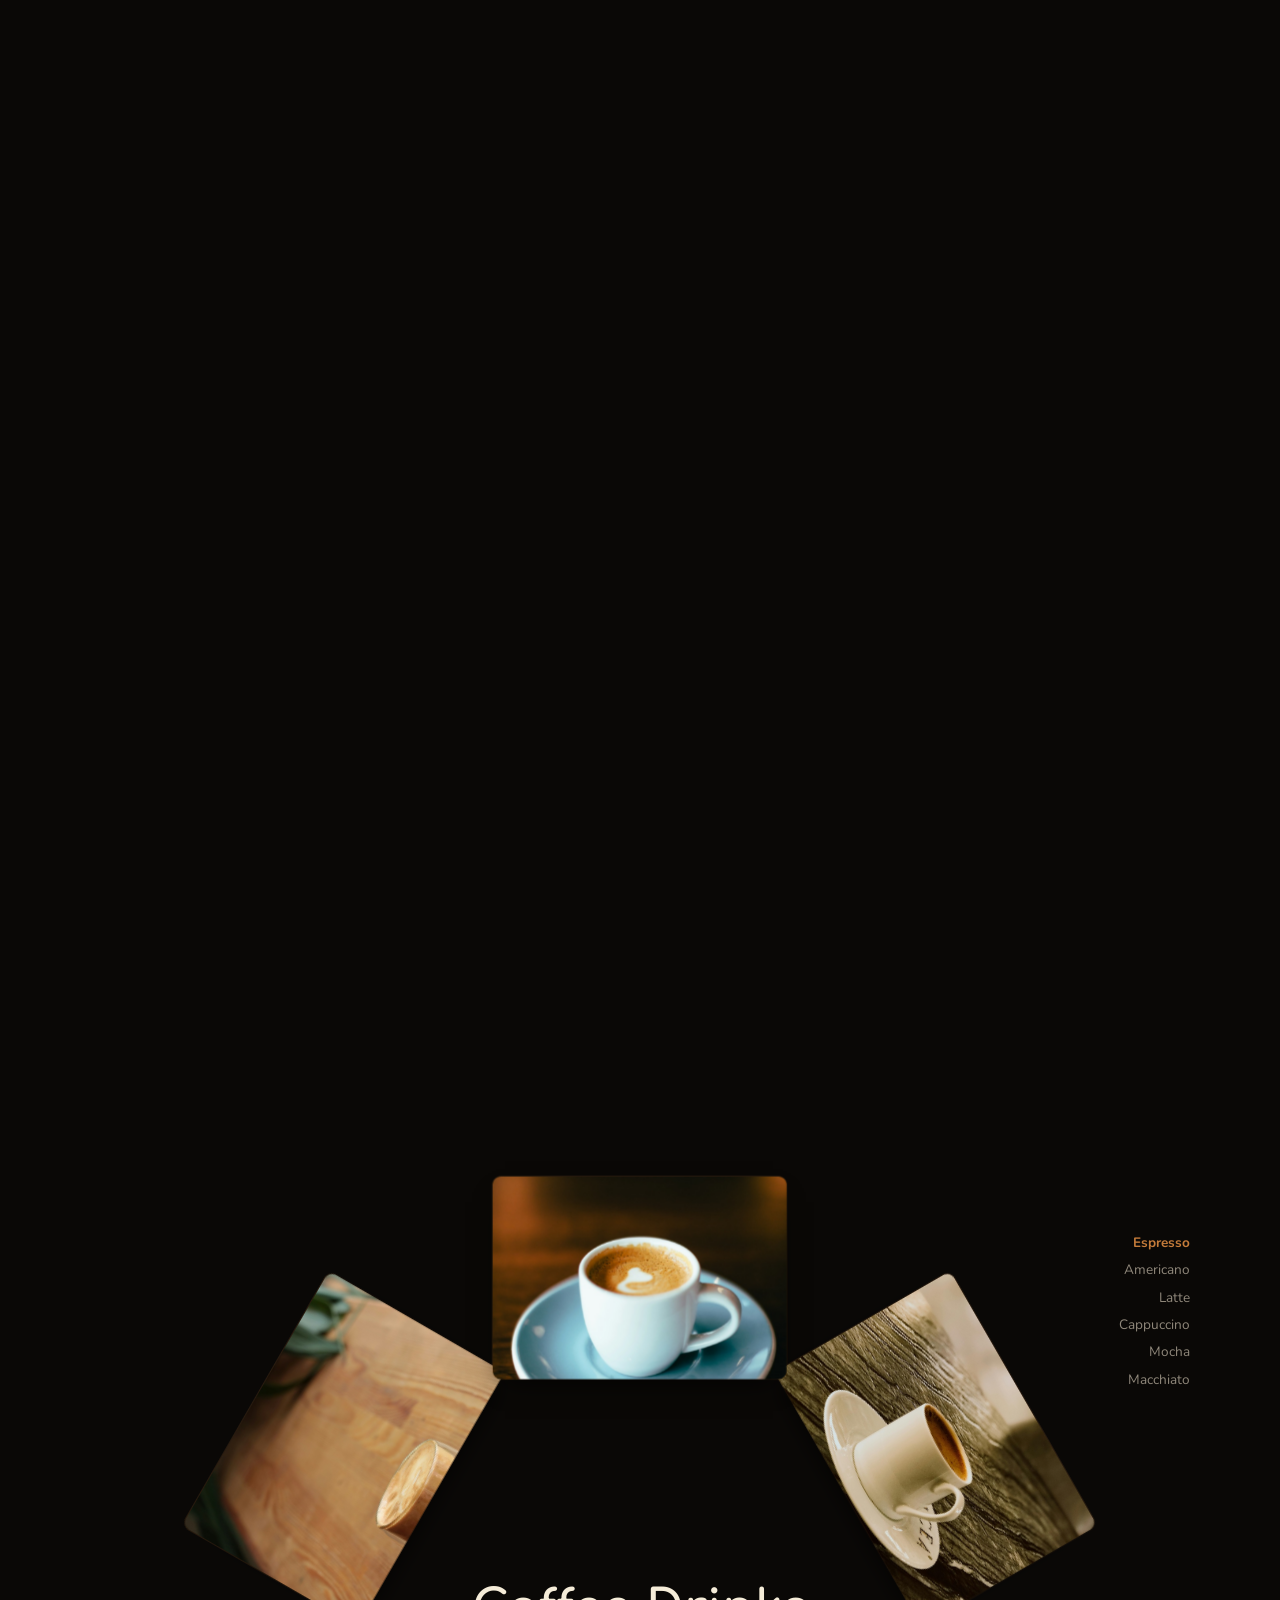
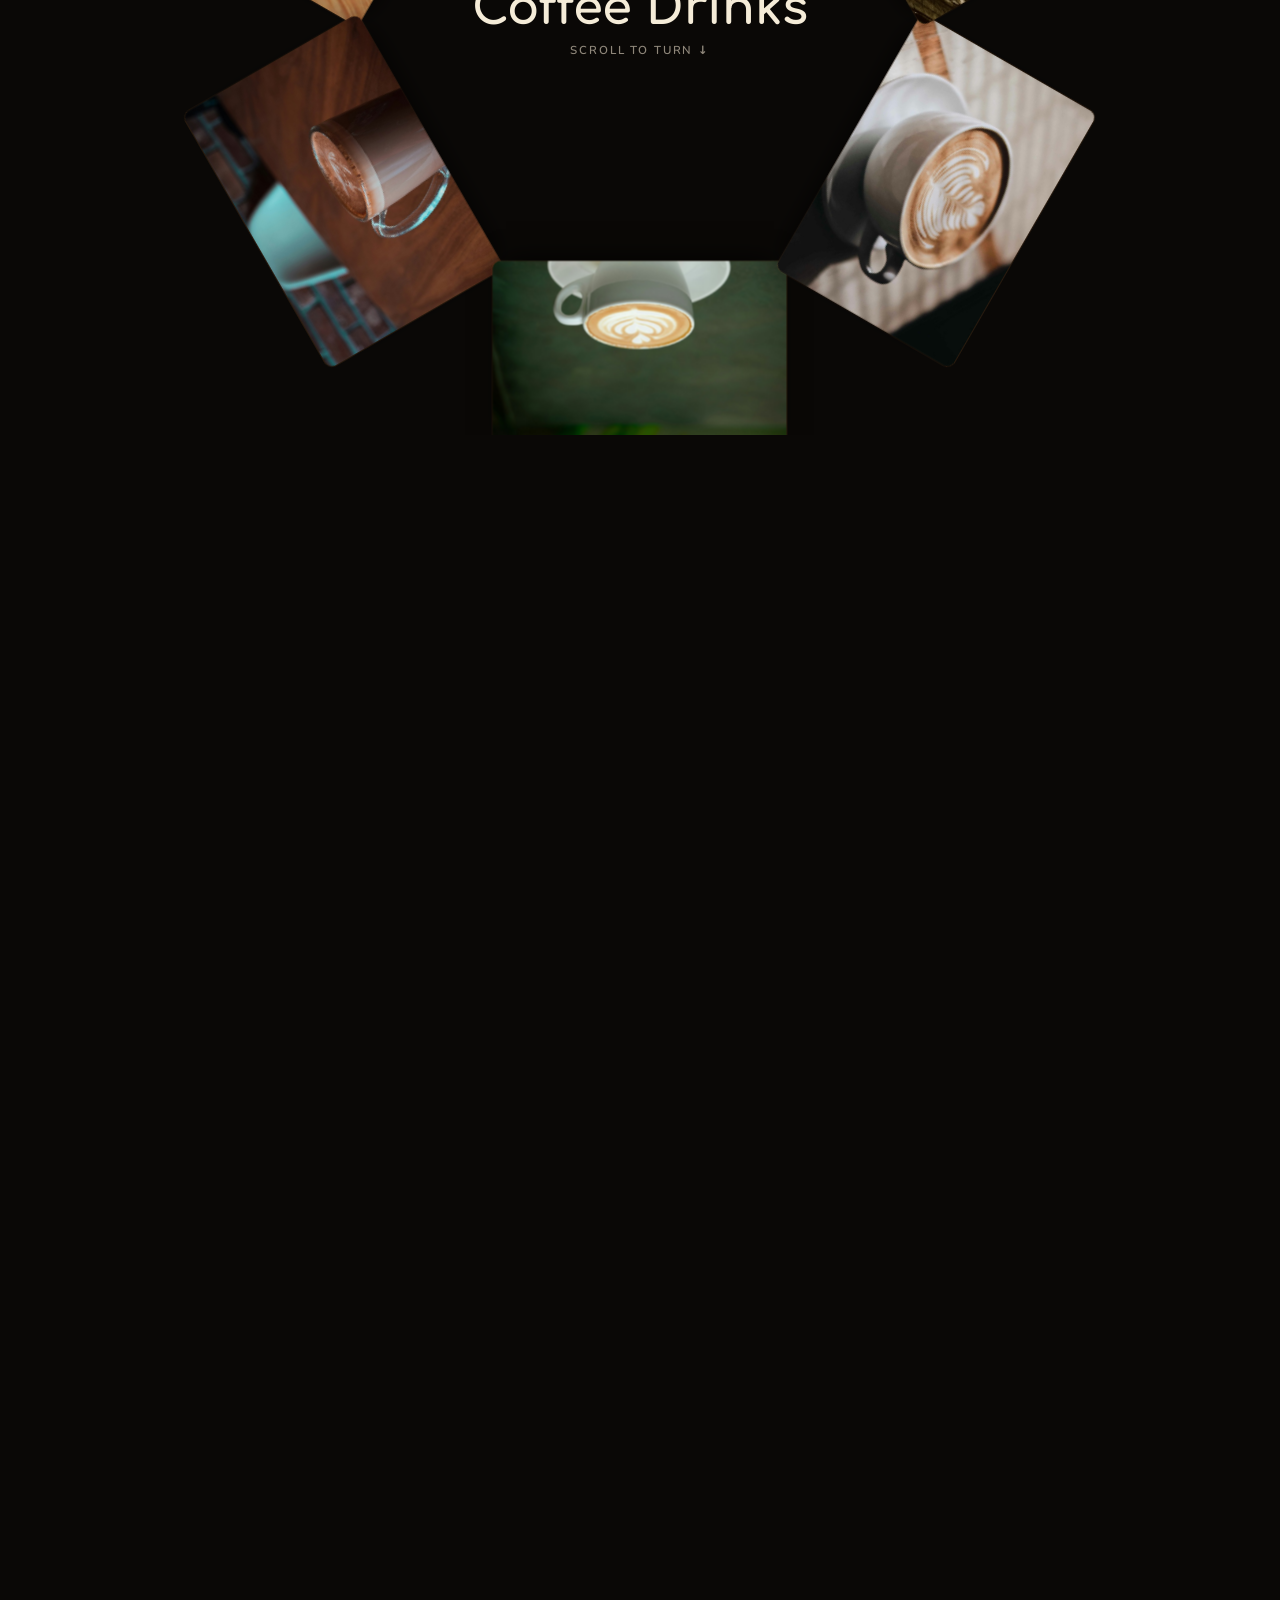
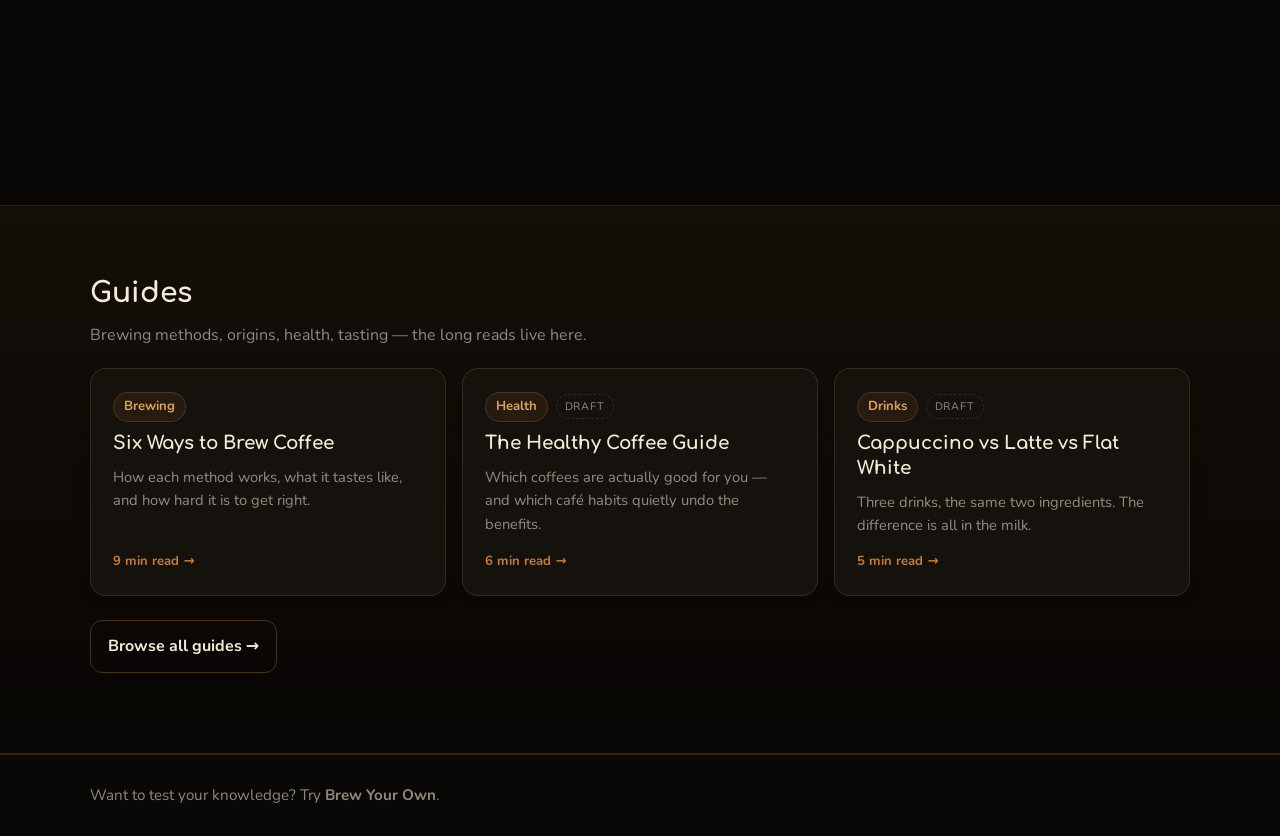
==== commit 70014668: "Add "From Seed to Cup" timeline with scroll-driven sideways travel Nine stages -- seed, tree, cherry" ====
--- a/index.html
+++ b/index.html
@@ -8,6 +8,7 @@
   <script src="main.js" defer></script>
   <script src="beans.js" defer></script>
   <script src="portal.js" defer></script>
+  <script src="hscroll.js" defer></script>
   <script src="wheel.js" defer></script>
   <script src="home-guides.js" defer></script>
   <script src="quiz.js" defer></script>
@@ -125,6 +126,130 @@
     <!-- BEANS -->
 
     <!-- DRINKS -->
+    <section id="journey" class="section hscroll journey" data-hscroll>
+      <div class="hscroll__pin" data-hscroll-pin>
+        <div class="container">
+          <div class="section-head reveal">
+            <h2>From Seed to Cup</h2>
+            <p>The long road a coffee bean travels before it reaches your mug.</p>
+          </div>
+        </div>
+
+        <div class="hscroll__viewport" data-hscroll-viewport>
+          <ol class="hscroll__track journey__track" data-hscroll-track>
+            <li class="journey__step" data-hscroll-step>
+              <span class="journey__dot" aria-hidden="true"></span>
+              <div class="journey__card">
+                <div class="journey__top">
+                  <svg class="journey__icon" viewBox="0 0 48 48" fill="none" stroke="currentColor" stroke-width="2" stroke-linecap="round" stroke-linejoin="round" aria-hidden="true"><ellipse cx="24" cy="24" rx="11" ry="15" transform="rotate(-28 24 24)"/><path d="M17.5 32c4-4 1-10 5-14s4-6 8-4"/></svg>
+                  <span class="journey__num" aria-hidden="true">01</span>
+                </div>
+                <h3>Seed</h3>
+                <p>A coffee “bean” is really the seed of a cherry. Planted in shaded nurseries, it takes about two months to sprout.</p>
+                <span class="journey__fact">~2 months to sprout</span>
+              </div>
+            </li>
+            <li class="journey__step" data-hscroll-step>
+              <span class="journey__dot" aria-hidden="true"></span>
+              <div class="journey__card">
+                <div class="journey__top">
+                  <svg class="journey__icon" viewBox="0 0 48 48" fill="none" stroke="currentColor" stroke-width="2" stroke-linecap="round" stroke-linejoin="round" aria-hidden="true"><path d="M24 43V25"/><path d="M24 33l-7-6M24 29l7-6"/><circle cx="24" cy="16" r="10"/></svg>
+                  <span class="journey__num" aria-hidden="true">02</span>
+                </div>
+                <h3>Tree</h3>
+                <p>Seedlings are moved out to the farm, often high up in the tropics, and grow for years before they bear any fruit.</p>
+                <span class="journey__fact">3–4 years to first fruit</span>
+              </div>
+            </li>
+            <li class="journey__step" data-hscroll-step>
+              <span class="journey__dot" aria-hidden="true"></span>
+              <div class="journey__card">
+                <div class="journey__top">
+                  <svg class="journey__icon" viewBox="0 0 48 48" fill="none" stroke="currentColor" stroke-width="2" stroke-linecap="round" stroke-linejoin="round" aria-hidden="true"><circle cx="17" cy="33" r="7"/><circle cx="32" cy="31" r="7"/><path d="M17 26c1-8 5-14 9-17M32 24c0-7-2-12-6-15"/><path d="M26 9c4-3 9-3 12 0-4 3-9 3-12 0z"/></svg>
+                  <span class="journey__num" aria-hidden="true">03</span>
+                </div>
+                <h3>Cherry</h3>
+                <p>White, jasmine-scented blossoms turn into cherries that slowly ripen from green to deep red.</p>
+                <span class="journey__fact">~8 months to ripen</span>
+              </div>
+            </li>
+            <li class="journey__step" data-hscroll-step>
+              <span class="journey__dot" aria-hidden="true"></span>
+              <div class="journey__card">
+                <div class="journey__top">
+                  <svg class="journey__icon" viewBox="0 0 48 48" fill="none" stroke="currentColor" stroke-width="2" stroke-linecap="round" stroke-linejoin="round" aria-hidden="true"><path d="M8 22h32l-4 18H12z"/><path d="M15 22c0-7 4-12 9-12s9 5 9 12"/><circle cx="19" cy="30" r="2.5"/><circle cx="27" cy="31" r="2.5"/><circle cx="23" cy="35" r="2.5"/></svg>
+                  <span class="journey__num" aria-hidden="true">04</span>
+                </div>
+                <h3>Harvest</h3>
+                <p>Ripe cherries are picked — often by hand, in several passes, because they don’t all ripen at once.</p>
+                <span class="journey__fact">picked as they ripen</span>
+              </div>
+            </li>
+            <li class="journey__step" data-hscroll-step>
+              <span class="journey__dot" aria-hidden="true"></span>
+              <div class="journey__card">
+                <div class="journey__top">
+                  <svg class="journey__icon" viewBox="0 0 48 48" fill="none" stroke="currentColor" stroke-width="2" stroke-linecap="round" stroke-linejoin="round" aria-hidden="true"><path d="M24 6c6 8 10 13 10 19a10 10 0 0 1-20 0c0-6 4-11 10-19z"/><path d="M6 41c4-3 8-3 12 0s8 3 12 0 8-3 12 0"/></svg>
+                  <span class="journey__num" aria-hidden="true">05</span>
+                </div>
+                <h3>Processing</h3>
+                <p>The fruit has to come off the seed. Washed, natural and honey methods each leave their own mark on the flavour.</p>
+                <span class="journey__fact">washed · natural · honey</span>
+              </div>
+            </li>
+            <li class="journey__step" data-hscroll-step>
+              <span class="journey__dot" aria-hidden="true"></span>
+              <div class="journey__card">
+                <div class="journey__top">
+                  <svg class="journey__icon" viewBox="0 0 48 48" fill="none" stroke="currentColor" stroke-width="2" stroke-linecap="round" stroke-linejoin="round" aria-hidden="true"><circle cx="24" cy="15" r="6"/><path d="M24 3v3M24 24v3M12 15H9M39 15h-3M15.5 6.5l2 2M30.5 21.5l2 2M15.5 23.5l2-2M30.5 8.5l2-2"/><path d="M6 36h36M10 36v6M38 36v6"/><circle cx="15" cy="33" r="1.5"/><circle cx="22" cy="33" r="1.5"/><circle cx="29" cy="33" r="1.5"/><circle cx="35" cy="33" r="1.5"/></svg>
+                  <span class="journey__num" aria-hidden="true">06</span>
+                </div>
+                <h3>Dry &amp; mill</h3>
+                <p>Beans are dried in the sun, then hulled out of their papery parchment and sorted. Now they’re “green coffee”, ready to ship.</p>
+                <span class="journey__fact">dried to ~11% moisture</span>
+              </div>
+            </li>
+            <li class="journey__step" data-hscroll-step>
+              <span class="journey__dot" aria-hidden="true"></span>
+              <div class="journey__card">
+                <div class="journey__top">
+                  <svg class="journey__icon" viewBox="0 0 48 48" fill="none" stroke="currentColor" stroke-width="2" stroke-linecap="round" stroke-linejoin="round" aria-hidden="true"><path d="M24 5c2 7 10 11 10 21a10 10 0 0 1-20 0c0-5 3-8 5-11 1 4 3 6 5 6-1-6 0-11 0-16z"/><path d="M24 43v-4"/></svg>
+                  <span class="journey__num" aria-hidden="true">07</span>
+                </div>
+                <h3>Roasting</h3>
+                <p>Heat turns the green bean brown: sugars caramelise, aromas develop, and the beans audibly crack.</p>
+                <span class="journey__fact">first crack ~196°C</span>
+              </div>
+            </li>
+            <li class="journey__step" data-hscroll-step>
+              <span class="journey__dot" aria-hidden="true"></span>
+              <div class="journey__card">
+                <div class="journey__top">
+                  <svg class="journey__icon" viewBox="0 0 48 48" fill="none" stroke="currentColor" stroke-width="2" stroke-linecap="round" stroke-linejoin="round" aria-hidden="true"><path d="M14 20h20l-3 22H17z"/><path d="M12 20h24"/><path d="M24 20v-6"/><path d="M24 14h13"/><circle cx="37" cy="14" r="2.5"/><path d="M20 30h8"/></svg>
+                  <span class="journey__num" aria-hidden="true">08</span>
+                </div>
+                <h3>Grinding</h3>
+                <p>Grind size is matched to the brew — coarse for a French press, fine for espresso. Grind just before brewing.</p>
+                <span class="journey__fact">coarse → fine</span>
+              </div>
+            </li>
+            <li class="journey__step" data-hscroll-step>
+              <span class="journey__dot" aria-hidden="true"></span>
+              <div class="journey__card">
+                <div class="journey__top">
+                  <svg class="journey__icon" viewBox="0 0 48 48" fill="none" stroke="currentColor" stroke-width="2" stroke-linecap="round" stroke-linejoin="round" aria-hidden="true"><path d="M9 21h26v9a11 11 0 0 1-11 11h-4A11 11 0 0 1 9 30z"/><path d="M35 24h3a4 4 0 0 1 0 8h-3"/><path d="M16 15c-2-3 2-5 0-8M23 15c-2-3 2-5 0-8M30 15c-2-3 2-5 0-8"/></svg>
+                  <span class="journey__num" aria-hidden="true">09</span>
+                </div>
+                <h3>Brewing</h3>
+                <p>Hot water pulls the flavour out of the grounds, and months of work end up in the cup in your hands.</p>
+                <span class="journey__fact">your cup</span>
+              </div>
+            </li>
+          </ol>
+        </div>
+      </div>
+    </section>
+
     <section id="drinks" class="section wheel" data-wheel>
       <div class="wheel__pin" data-wheel-pin>
         <div class="container">
--- a/styles.css
+++ b/styles.css
@@ -1440,6 +1440,162 @@
 }
 
 /* ==========================================================================
+   HSCROLL — scroll down, move sideways (hscroll.js)
+   Base: a native swipeable row, which is what no-JS and reduced-motion
+   readers get. hscroll.js adds [data-hscroll-active] to pin the section and
+   drive the row from vertical scroll.
+   ========================================================================== */
+.hscroll__viewport{
+  margin-top: 1.25rem;
+  overflow-x: auto;
+  scroll-snap-type: x proximity;
+  /* snap cards to the heading's edge, not the viewport's */
+  scroll-padding-inline: max(1.25rem, calc((100% - var(--container)) / 2));
+  scrollbar-width: none;
+}
+.hscroll__viewport::-webkit-scrollbar{ display: none; }
+
+.hscroll__track{
+  display: flex;
+  width: max-content;
+  margin: 0;
+  list-style: none;
+  /* first item starts on the heading's left edge; last ends on its right */
+  padding-inline: max(1.25rem, calc((100% - var(--container)) / 2));
+}
+
+.hscroll[data-hscroll-active]{
+  position: relative;
+  padding-block: 0;                      /* height is set by hscroll.js */
+}
+.hscroll[data-hscroll-active] .hscroll__pin{
+  position: sticky;
+  top: 0;
+  height: 100svh;
+  box-sizing: border-box;
+  padding-top: var(--hscroll-nav, 0px);  /* clear the sticky header */
+  display: flex;
+  flex-direction: column;
+  justify-content: center;
+  overflow: hidden;
+}
+.hscroll[data-hscroll-active] .hscroll__viewport{
+  overflow: hidden;
+  scroll-snap-type: none;
+}
+.hscroll[data-hscroll-active] .hscroll__track{ will-change: transform; }
+
+/* ---------- JOURNEY — the seed-to-cup timeline ---------- */
+.journey__track{
+  position: relative;
+  gap: 1.5rem;
+  padding-top: 2.25rem;                  /* room for the axis and dots */
+  padding-bottom: 0.5rem;
+}
+/* The axis: a hairline from the first dot to the last, filling with gold */
+.journey__track::before,
+.journey__track::after{
+  content: "";
+  position: absolute;
+  top: calc(0.75rem - 1px);
+  left: calc(var(--axis-start, 0px) + 7px);
+  height: 2px;
+  border-radius: 2px;
+}
+.journey__track::before{
+  width: var(--axis-len, 0px);
+  background: var(--border);
+}
+.journey__track::after{
+  width: var(--axis-fill, 0px);
+  background: linear-gradient(90deg, rgba(196, 123, 58, 0.55), var(--accent));
+  box-shadow: 0 0 12px rgba(196, 123, 58, 0.45);
+}
+
+.journey__step{
+  position: relative;
+  flex: 0 0 auto;
+  width: clamp(240px, 24vw, 290px);
+  scroll-snap-align: start;
+}
+.journey__dot{
+  position: absolute;
+  top: calc(-2.25rem + 0.75rem - 7px);
+  left: 0;
+  width: 14px;
+  height: 14px;
+  border-radius: 50%;
+  border: 2px solid var(--border);
+  background: var(--bg);
+  transition: background 300ms ease, border-color 300ms ease, box-shadow 300ms ease;
+  z-index: 1;
+}
+.journey__step.is-reached .journey__dot{
+  background: var(--accent);
+  border-color: var(--accent);
+  box-shadow: 0 0 0 4px rgba(196, 123, 58, 0.18), 0 0 14px rgba(196, 123, 58, 0.55);
+}
+
+.journey__card{
+  height: 100%;
+  box-sizing: border-box;
+  padding: 1.35rem 1.35rem 1.25rem;
+  border-radius: var(--radius);
+  border: 1px solid var(--border);
+  background: var(--surface);
+  opacity: 0.55;
+  transition: opacity 400ms ease, border-color 400ms ease, transform 400ms ease;
+}
+.journey__step.is-reached .journey__card{
+  opacity: 1;
+  border-color: rgba(196, 123, 58, 0.45);
+}
+.journey__top{
+  display: flex;
+  align-items: flex-start;
+  justify-content: space-between;
+  margin-bottom: 0.9rem;
+}
+.journey__icon{
+  width: 44px;
+  height: 44px;
+  color: var(--accent);
+}
+.journey__num{
+  font-family: var(--font-heading);
+  font-weight: 700;
+  font-size: 0.85rem;
+  letter-spacing: 0.08em;
+  color: var(--muted);
+}
+.journey__card h3{
+  margin: 0 0 0.5rem;
+  font-family: var(--font-heading);
+  font-size: 1.3rem;
+  color: var(--coffee-900);
+}
+.journey__card p{
+  margin: 0 0 1rem;
+  font-size: 0.9rem;
+  line-height: 1.6;
+  color: var(--muted);
+}
+.journey__fact{
+  display: inline-block;
+  padding: 0.22rem 0.65rem;
+  border-radius: 999px;
+  border: 1px solid rgba(196, 123, 58, 0.4);
+  background: rgba(196, 123, 58, 0.12);
+  font-size: 0.75rem;
+  font-weight: 700;
+  color: var(--coffee-700);
+}
+
+@media (max-width: 700px){
+  .journey__step{ width: min(78vw, 320px); }
+}
+
+/* ==========================================================================
    WHEEL — the drinks as a ring that opens into a turning drum (wheel.js)
    Base: the ordinary card grid, which is what no-JS and reduced-motion
    readers get. wheel.js adds [data-wheel-active] to pin the section and
